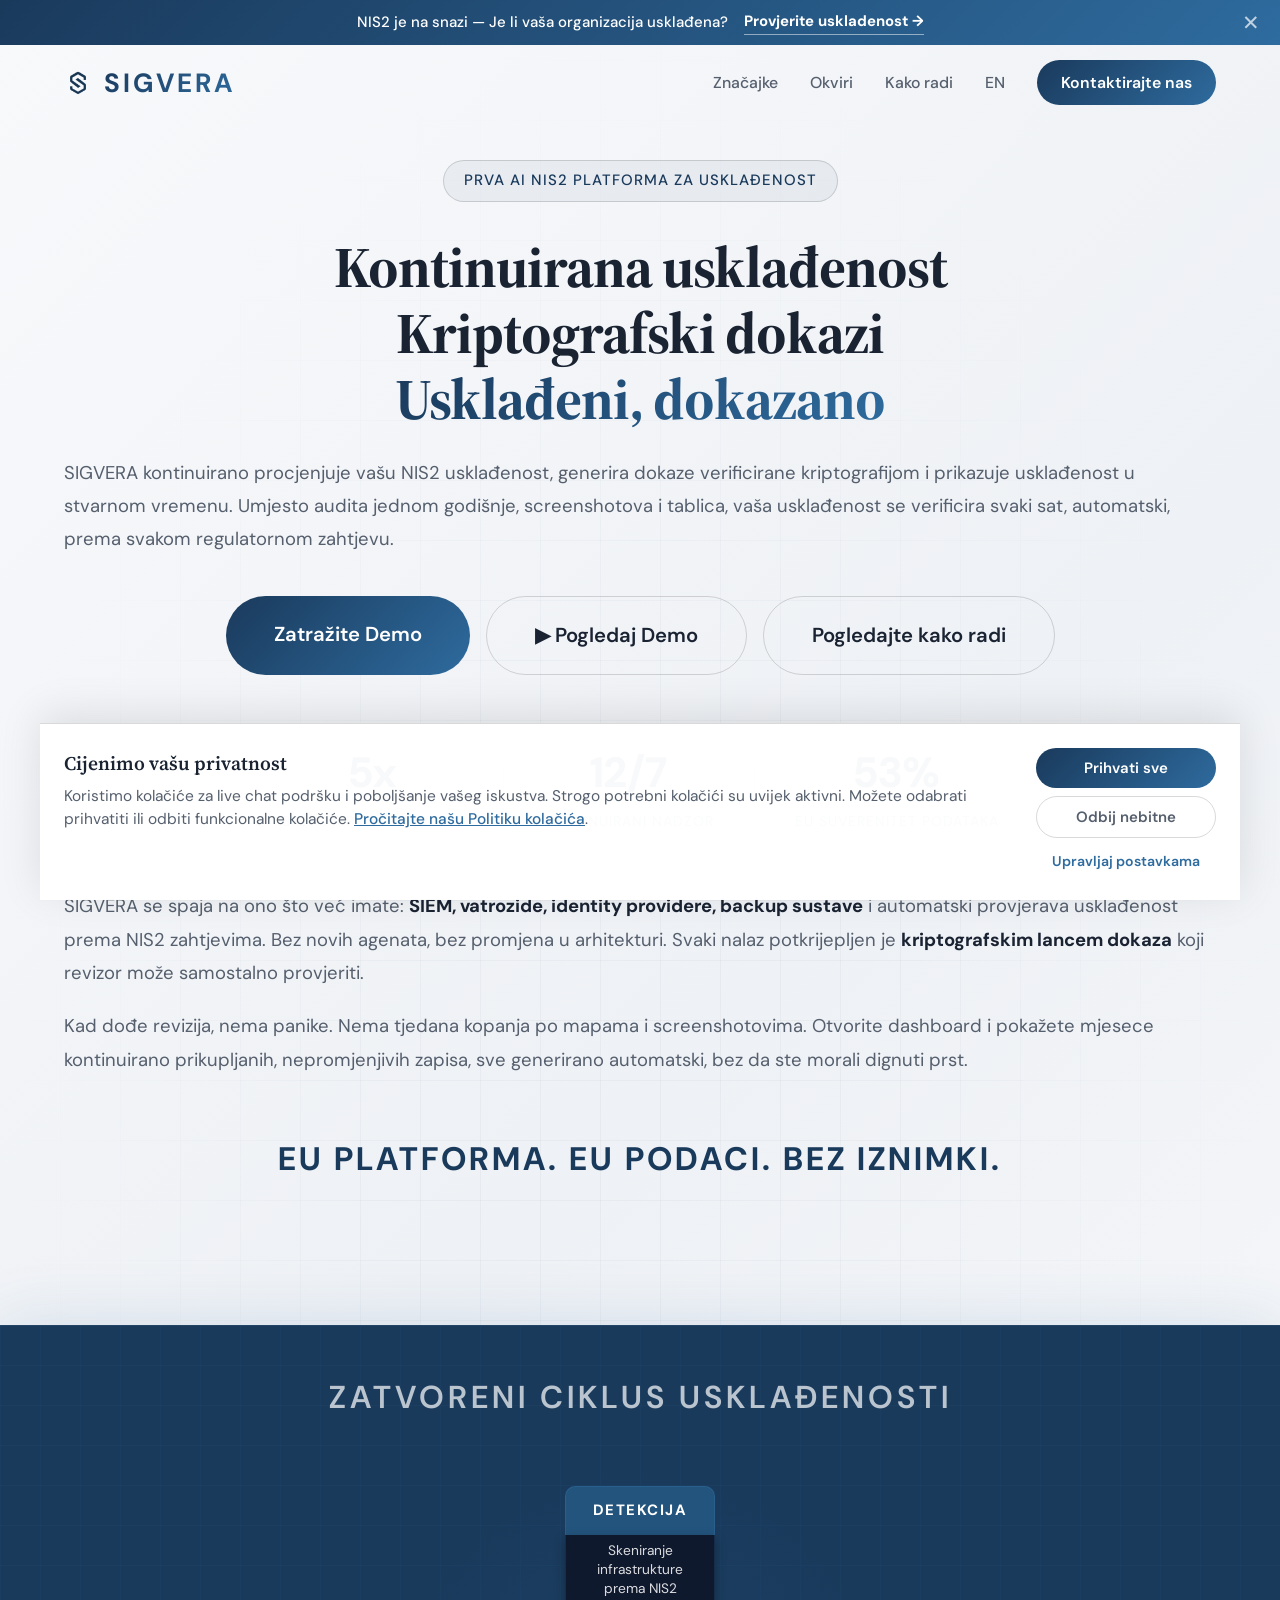
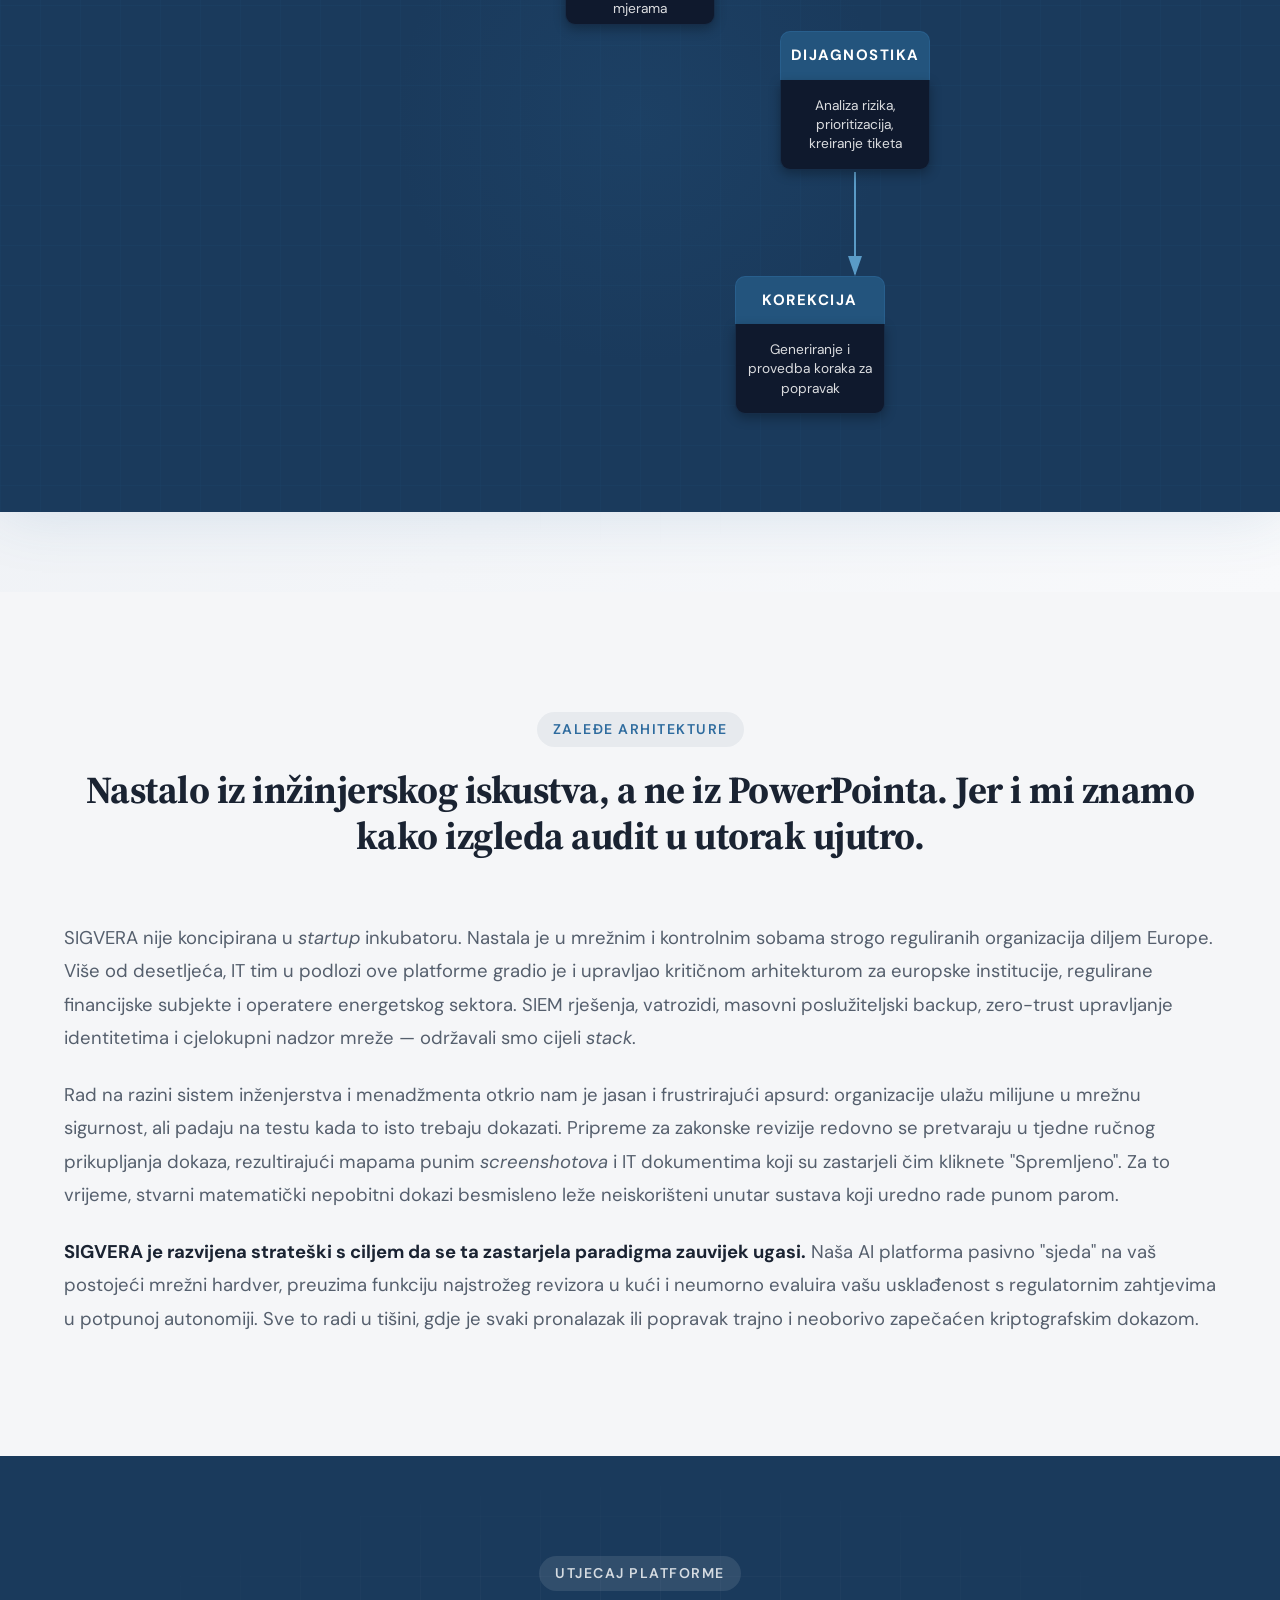
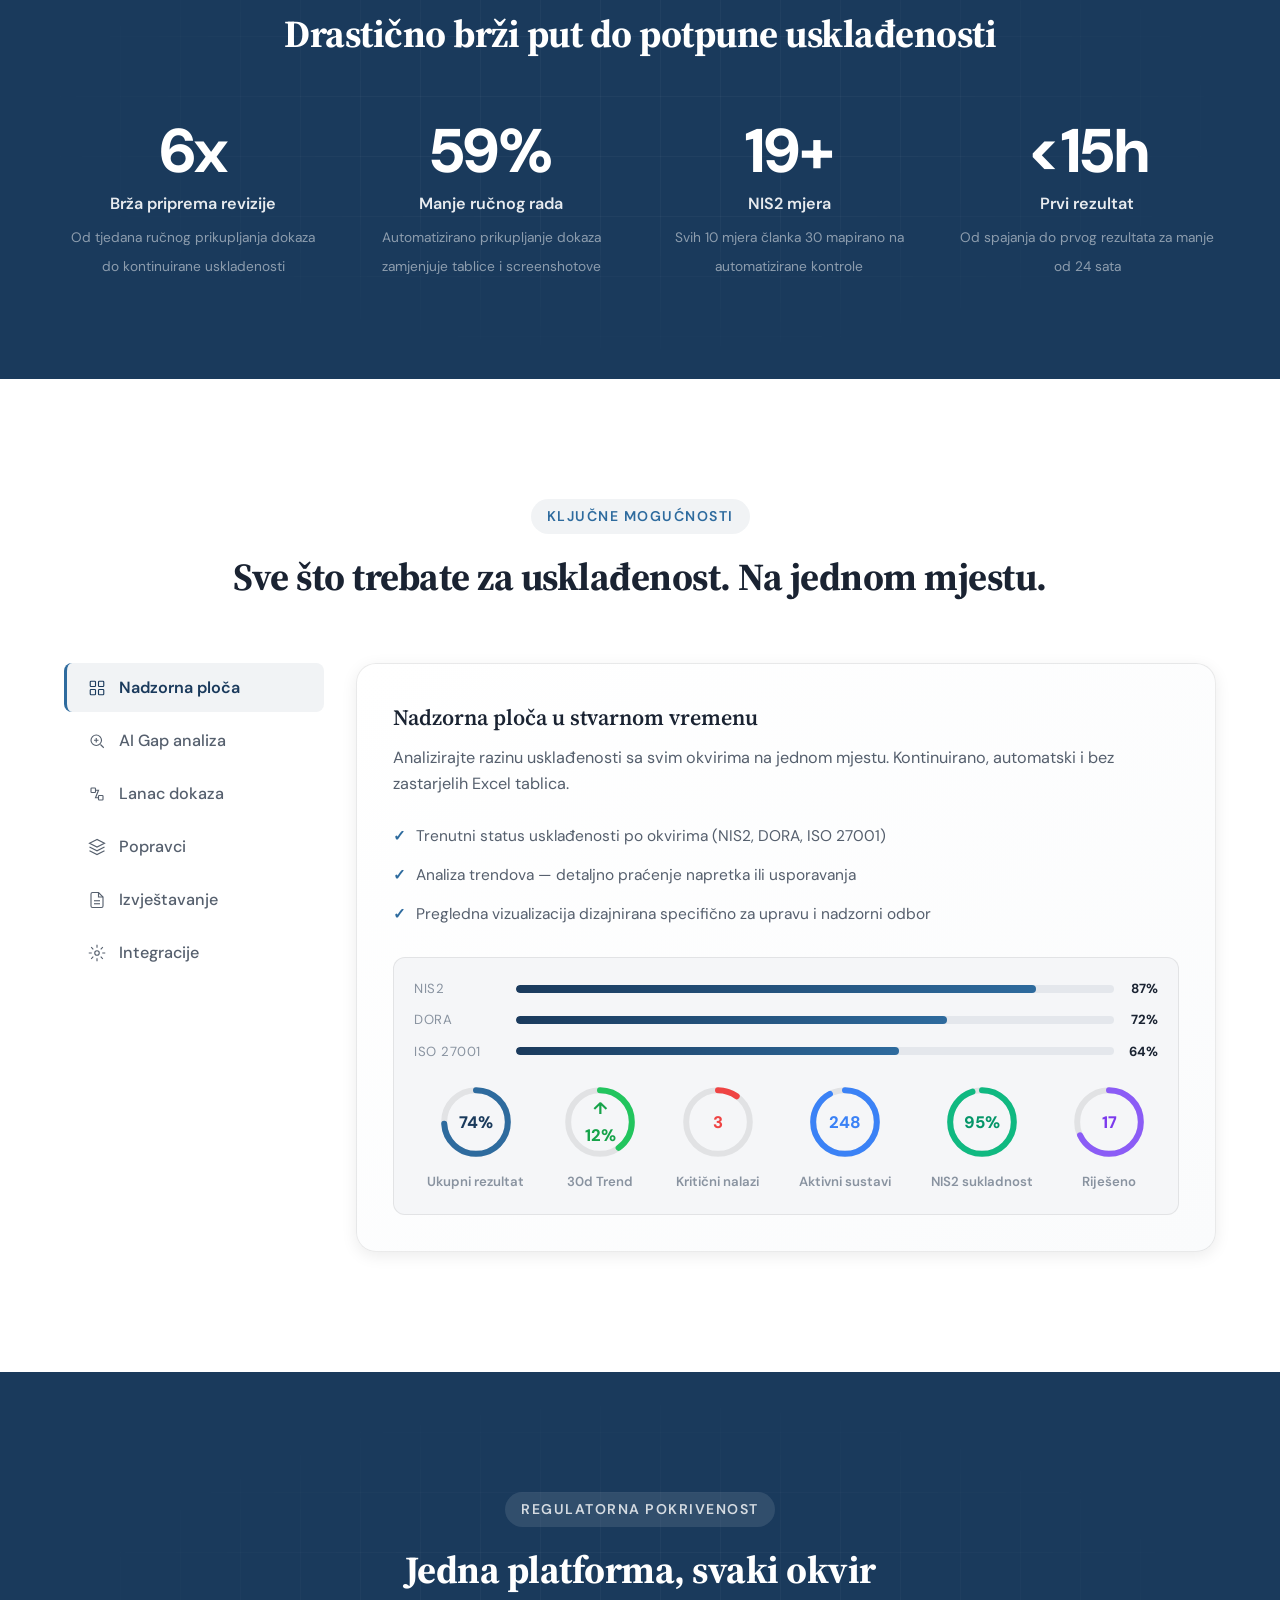
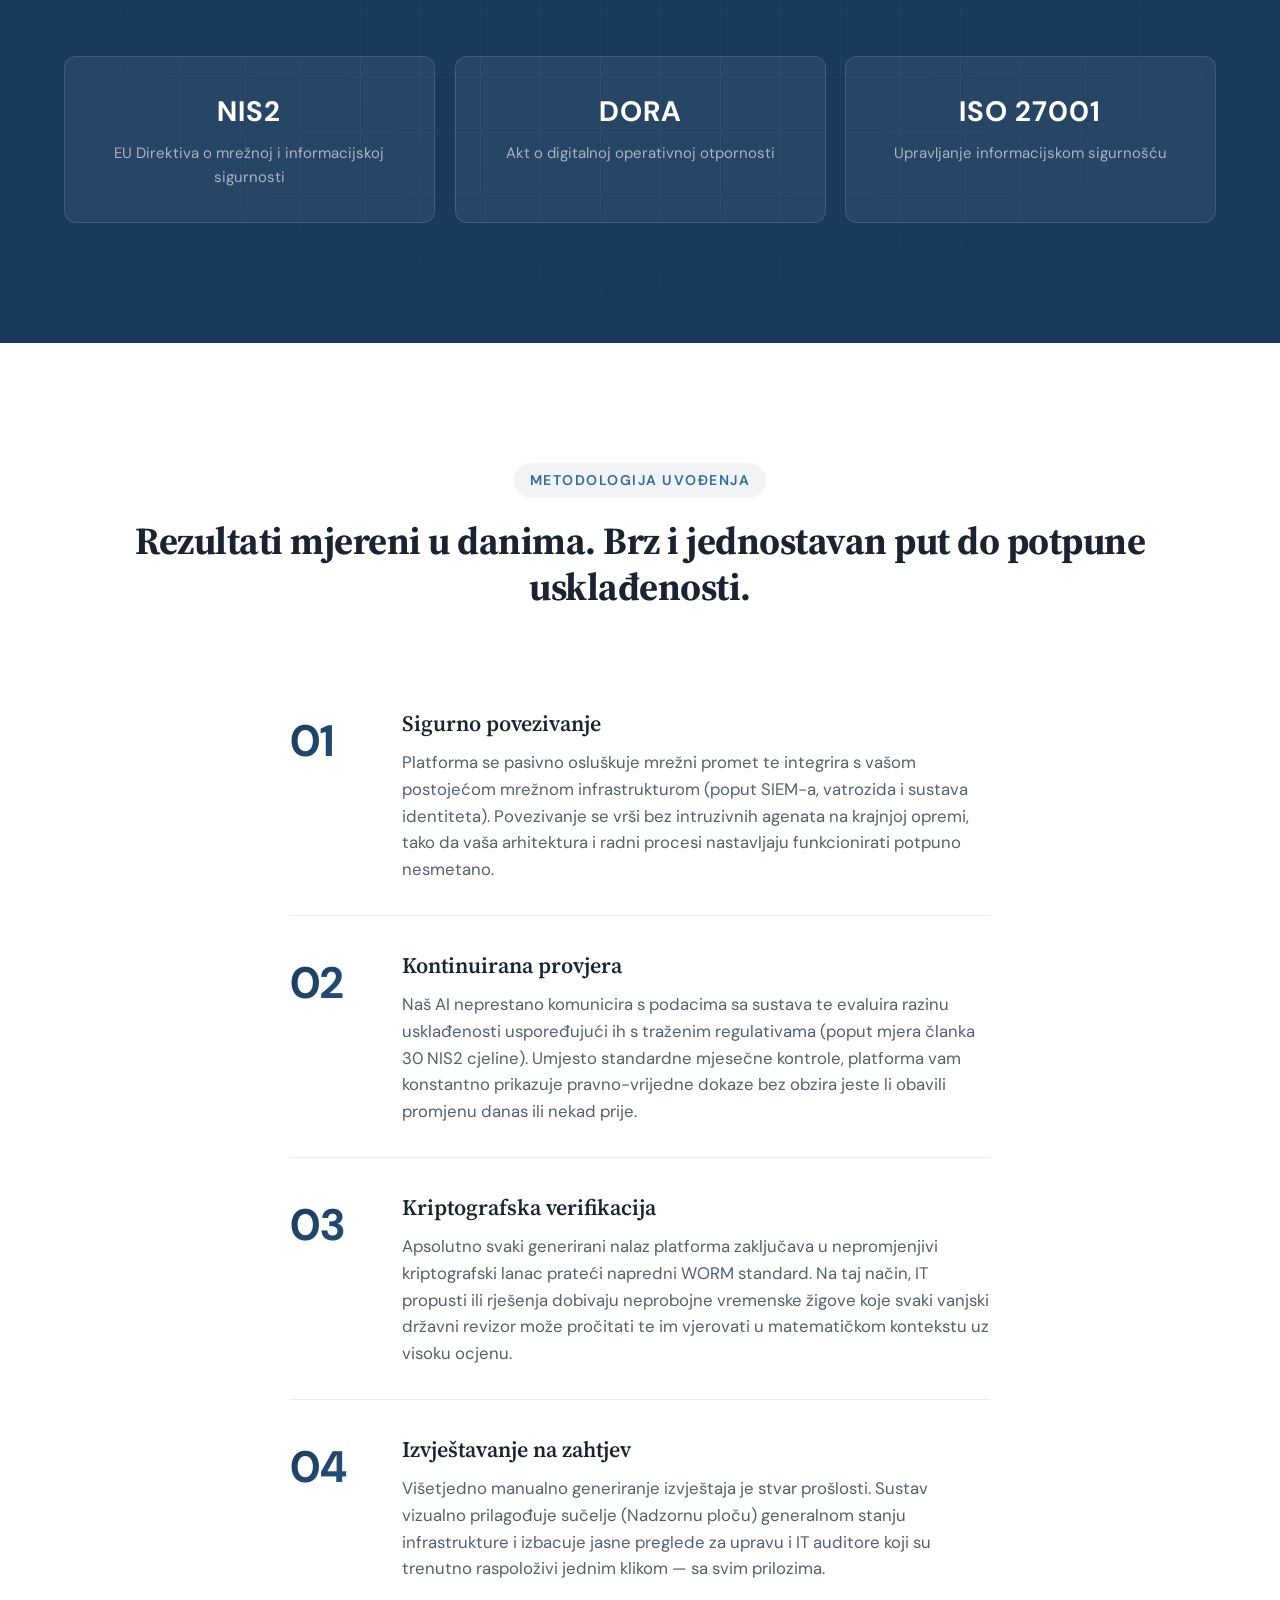
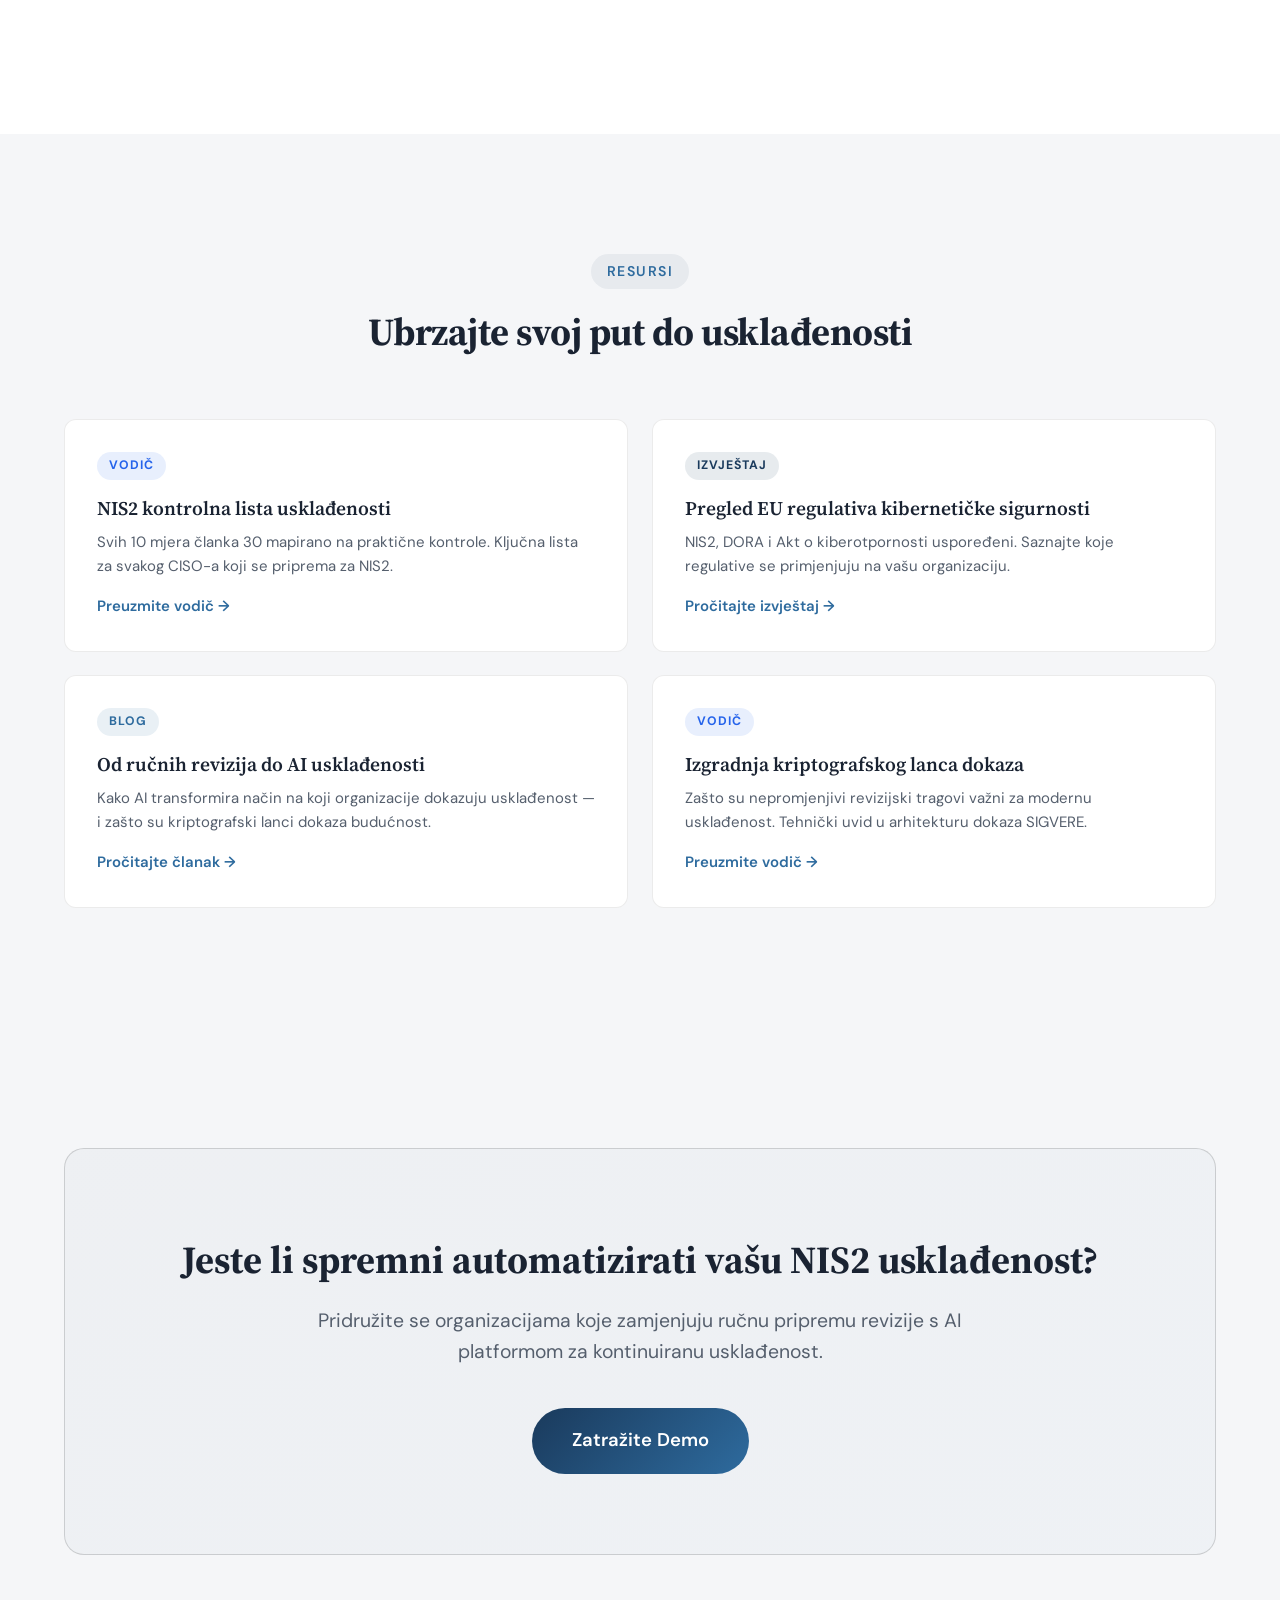
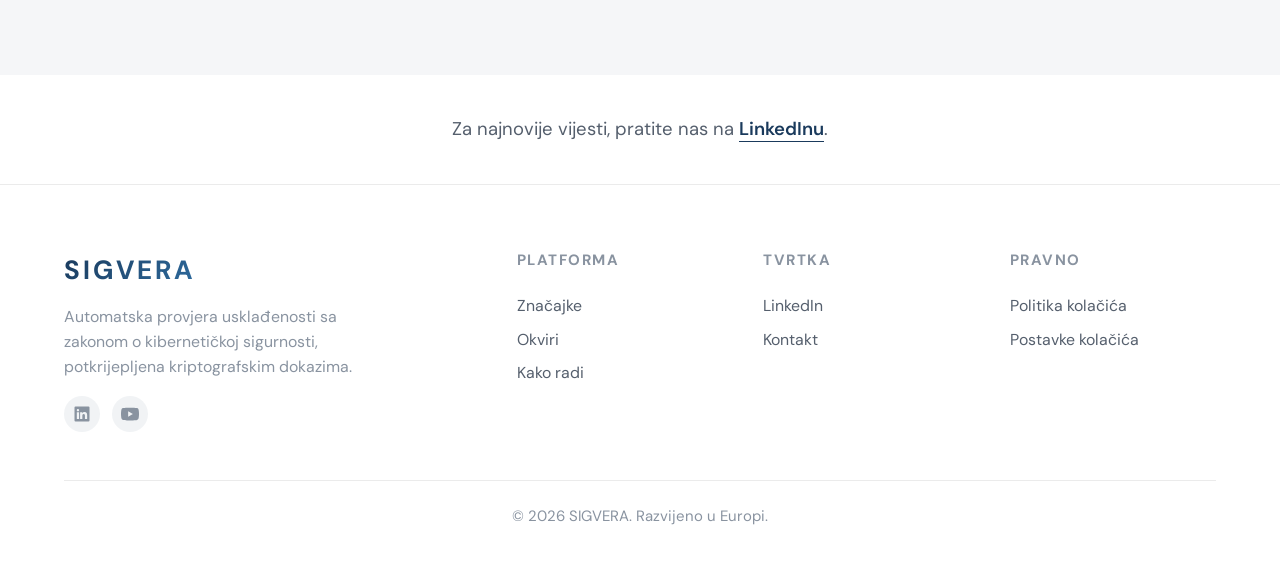
==== hr/index.html @ c68b0dc0 "content: rewrite AI sentence to sound more human" ====
<!DOCTYPE html>
<html lang="hr">
<head>
    <meta charset="UTF-8">
    <meta name="viewport" content="width=device-width, initial-scale=1.0">
    <title>SIGVERA — AI NIS2 Platforma za Usklađenost | Usklađeni. Dokazano.</title>
    <meta name="description" content="SIGVERA automatizira NIS2 usklađenost pomoću AI procjene sigurnosti, kriptografskih dokaza i bodovanja usklađenosti u stvarnom vremenu. Izgrađeno u EU, za EU.">
    <meta name="keywords" content="NIS2 zakon, NIS2 usklađenost, NIS2 platforma, NIS2 automatizacija, NIS2 gap analiza, NIS2 procjena rizika, kibernetička sigurnost, zakon o kibernetičkoj sigurnosti, sigurnosna revizija, kritična infrastruktura, automatizacija usklađenosti, kontinuirano praćenje usklađenosti, kibernetička otpornost, ISO 27001, DORA, NIS2 compliance, cybersecurity automation, AI compliance platform">
    <meta name="robots" content="index, follow">
    <meta name="author" content="SIGVERA">
    <link rel="canonical" href="https://sigvera.eu/hr/">
    <link rel="alternate" hreflang="en" href="https://sigvera.eu/">
    <link rel="alternate" hreflang="hr" href="https://sigvera.eu/hr/">
    <link rel="alternate" hreflang="x-default" href="https://sigvera.eu/">
    <link rel="icon" type="image/png" sizes="192x192" href="/favicon.png">
    <link rel="shortcut icon" href="/favicon.ico">
    <link rel="apple-touch-icon" sizes="192x192" href="/favicon.png">

    <!-- Open Graph -->
    <meta property="og:title" content="SIGVERA — AI NIS2 Platforma za Usklađenost">
    <meta property="og:description" content="Kontinuirana usklađenost. Kriptografski dokazi. Usklađeni. Dokazano.">
    <meta property="og:type" content="website">
    <meta property="og:url" content="https://sigvera.eu/hr/">
    <meta property="og:site_name" content="SIGVERA">
    <meta property="og:locale" content="hr_HR">
    <meta property="og:image" content="https://sigvera.eu/og-image.png?v=2">
    <meta property="og:image:width" content="1200">
    <meta property="og:image:height" content="630">
    <meta property="og:image:type" content="image/png">

    <!-- Twitter Card -->
    <meta name="twitter:card" content="summary_large_image">
    <meta name="twitter:title" content="SIGVERA — AI NIS2 Platforma za Usklađenost">
    <meta name="twitter:description" content="Kontinuirana usklađenost. Kriptografski dokazi. Usklađeni. Dokazano.">
    <meta name="twitter:image" content="https://sigvera.eu/og-image.png?v=2">

    <!-- Structured Data -->
    <script type="application/ld+json">
    {
        "@context": "https://schema.org",
        "@type": "Organization",
        "name": "SIGVERA",
        "url": "https://sigvera.eu",
        "description": "AI NIS2 platforma za usklađenost — kontinuirana procjena sigurnosti s kriptografskim dokazima",
        "sameAs": ["https://www.linkedin.com/company/sigvera"]
    }
    </script>

    <link rel="preconnect" href="https://fonts.googleapis.com">
    <link rel="preconnect" href="https://fonts.gstatic.com" crossorigin>
    <link href="https://fonts.googleapis.com/css2?family=DM+Sans:wght@300;400;500;600;700&family=Source+Serif+4:wght@400;600;700&display=swap" rel="stylesheet">
    <link rel="stylesheet" href="../style.css?v=2">
</head>
<body>
    <!-- Announcement Bar -->
    <div class="announcement-bar" id="announcementBar">
        <span>NIS2 je na snazi — Je li vaša organizacija usklađena?</span>
        <a href="#" onclick="openContactModal(); return false;">Provjerite uskladenost →</a>
        <button class="announcement-bar-close" onclick="dismissAnnouncement()" aria-label="Zatvori">✕</button>
    </div>

    <!-- Navigation -->
    <nav class="nav" id="nav">
        <div class="nav-container">
            <div class="nav-logo">
                <a href="#hero" style="display: flex; align-items: center; text-decoration: none;">
                    <img src="../favicon.png" alt="SIGVERA Icon" style="width: 28px; height: 28px; margin-right: 12px; border-radius: 4px;">
                    <span class="logo-text">SIGVERA</span>
                </a>
            </div>
            <div class="nav-links">
                <a href="#features">Značajke</a>
                <a href="#frameworks">Okviri</a>
                <a href="#how-it-works">Kako radi</a>
                <a href="../" onclick="localStorage.setItem('sigvera_lang','en')">EN</a>
                <a href="#contact" class="nav-cta">Kontaktirajte nas</a>
            </div>
        </div>
    </nav>

    <!-- Hero Section -->
    <section class="hero" id="hero">
        <div class="hero-bg-grid"></div>
        <div class="hero-content">
            <div class="hero-badge">Prva AI NIS2 Platforma za Usklađenost</div>
            <h1>
                <span class="title-line title-line-1">Kontinuirana usklađenost</span><br>
                <span class="title-line title-line-2">Kriptografski dokazi</span><br>
                <span class="title-line title-line-3 hero-highlight">Usklađeni, dokazano</span>
            </h1>
            <div class="hero-description">
                <p>SIGVERA kontinuirano procjenjuje vašu NIS2 usklađenost, generira dokaze verificirane kriptografijom i prikazuje usklađenost u stvarnom vremenu. Umjesto audita jednom godišnje, screenshotova i tablica, vaša usklađenost se verificira svaki sat, automatski, prema svakom regulatornom zahtjevu.</p>
            </div>
            <div class="hero-cta-group">
                <a href="#" class="btn btn-primary" onclick="openContactModal(); return false;">Zatražite Demo</a>
                <a href="#" class="btn btn-secondary" onclick="openDemoModal(); return false;">▶ Pogledaj Demo</a>
                <a href="#how-it-works" class="btn btn-secondary">Pogledajte kako radi</a>
            </div>
            <div class="hero-stats">
                <div class="stat">
                    <span class="stat-number" data-target="10" data-suffix="x">0x</span>
                    <span class="stat-label">Brža priprema revizije</span>
                </div>
                <div class="stat-divider"></div>
                <div class="stat">
                    <span class="stat-number" data-target="24" data-suffix="/7">0/7</span>
                    <span class="stat-label">Kontinuirani nadzor</span>
                </div>
                <div class="stat-divider"></div>
                <div class="stat">
                    <span class="stat-number" data-target="100" data-suffix="%">0%</span>
                    <span class="stat-label">EU suverenitet podataka</span>
                </div>
            </div>
            <div class="hero-description" style="margin-top: 56px; margin-bottom: 0;">
                <p>SIGVERA se spaja na ono što već imate: <strong>SIEM, vatrozide, identity providere, backup sustave</strong> i automatski provjerava usklađenost prema NIS2 zahtjevima. Bez novih agenata, bez promjena u arhitekturi. Svaki nalaz potkrijepljen je <strong>kriptografskim lancem dokaza</strong> koji revizor može samostalno provjeriti.</p>
                <p>Kad dođe revizija, nema panike. Nema tjedana kopanja po mapama i screenshotovima. Otvorite dashboard i pokažete mjesece kontinuirano prikupljanih, nepromjenjivih zapisa, sve generirano automatski, bez da ste morali dignuti prst.</p>
            </div>
            <div class="hero-eu-banner">
                <span><strong>EU platforma. EU podaci. Bez iznimki.</strong></span>
            </div>
            <div class="hero-diagram scroll-section">
                <h2 class="diagram-title scroll-animate delay-1">Zatvoreni ciklus usklađenosti</h2>
                <div class="loop-container" id="loopContainer">
                    <svg class="loop-arrows" id="loopArrows" viewBox="0 0 600 600"></svg>
                    <div class="loop-phase phase-detect" data-phase="0">
                        <div class="phase-title">DETEKCIJA</div>
                        <div class="phase-desc">Skeniranje infrastrukture prema NIS2 mjerama</div>
                    </div>
                    <div class="loop-phase phase-diagnose" data-phase="1">
                        <div class="phase-title">DIJAGNOSTIKA</div>
                        <div class="phase-desc">Analiza rizika, prioritizacija, kreiranje tiketa</div>
                    </div>
                    <div class="loop-phase phase-remediate" data-phase="2">
                        <div class="phase-title">KOREKCIJA</div>
                        <div class="phase-desc">Generiranje i provedba koraka za popravak</div>
                    </div>
                    <div class="loop-phase phase-verify" data-phase="3">
                        <div class="phase-title">VERIFIKACIJA</div>
                        <div class="phase-desc">Provjera jesu li popravci stvarno primijenjeni</div>
                    </div>
                    <div class="loop-phase phase-certify" data-phase="4">
                        <div class="phase-title">CERTIFIKACIJA</div>
                        <div class="phase-desc">Svaki nalaz potpisan i nepromjenjiv</div>
                    </div>
                    <div class="loop-center">SIGVERA</div>
                </div>
            </div>
        </div>
    </section>

    <!-- Origin Story Section -->
    <section class="origin scroll-section" id="origin">
        <div class="container">
            <div class="section-header scroll-animate delay-1">
                <span class="section-tag">Zaleđe arhitekture</span>
                <h2>Nastalo iz inžinjerskog iskustva, a ne iz PowerPointa. Jer i mi znamo kako izgleda audit u utorak ujutro.</h2>
            </div>
            <div class="origin-content">
                <p class="scroll-animate delay-2">SIGVERA nije koncipirana u <em>startup</em> inkubatoru. Nastala je u mrežnim i kontrolnim sobama strogo reguliranih organizacija diljem Europe. Više od desetljeća, IT tim u podlozi ove platforme gradio je i upravljao kritičnom arhitekturom za europske institucije, regulirane financijske subjekte i operatere energetskog sektora. SIEM rješenja, vatrozidi, masovni poslužiteljski backup, zero-trust upravljanje identitetima i cjelokupni nadzor mreže — održavali smo cijeli <em>stack</em>.</p>
                <p class="scroll-animate delay-3">Rad na razini sistem inženjerstva i menadžmenta otkrio nam je jasan i frustrirajući apsurd: organizacije ulažu milijune u mrežnu sigurnost, ali padaju na testu kada to isto trebaju dokazati. Pripreme za zakonske revizije redovno se pretvaraju u tjedne ručnog prikupljanja dokaza, rezultirajući mapama punim <em>screenshotova</em> i IT dokumentima koji su zastarjeli čim kliknete "Spremljeno". Za to vrijeme, stvarni matematički nepobitni dokazi besmisleno leže neiskorišteni unutar sustava koji uredno rade punom parom.</p>
                <p class="scroll-animate delay-4"><strong>SIGVERA je razvijena strateški s ciljem da se ta zastarjela paradigma zauvijek ugasi.</strong> Naša AI platforma pasivno "sjeda" na vaš postojeći mrežni hardver, preuzima funkciju najstrožeg revizora u kući i neumorno evaluira vašu usklađenost s regulatornim zahtjevima u potpunoj autonomiji. Sve to radi u tišini, gdje je svaki pronalazak ili popravak trajno i neoborivo zapečaćen kriptografskim dokazom.</p>
            </div>
        </div>
    </section>

    <!-- Impact Stats -->
    <section class="impact-stats scroll-section">
        <div class="container">
            <div class="section-header scroll-animate delay-1">
                <span class="section-tag">Utjecaj platforme</span>
                <h2>Drastično brži put do potpune usklađenosti</h2>
            </div>
            <div class="impact-stats-grid">
                <div class="impact-stat scroll-animate delay-2"><span class="impact-stat-number stat-counter" data-target="10" data-suffix="x">0x</span><span class="impact-stat-label">Brža priprema revizije</span><span class="impact-stat-desc">Od tjedana ručnog prikupljanja dokaza do kontinuirane uskladenosti</span></div>
                <div class="impact-stat scroll-animate delay-3"><span class="impact-stat-number stat-counter" data-target="90" data-suffix="%">0%</span><span class="impact-stat-label">Manje ručnog rada</span><span class="impact-stat-desc">Automatizirano prikupljanje dokaza zamjenjuje tablice i screenshotove</span></div>
                <div class="impact-stat scroll-animate delay-4"><span class="impact-stat-number stat-counter" data-target="30" data-suffix="+">0+</span><span class="impact-stat-label">NIS2 mjera</span><span class="impact-stat-desc">Svih 10 mjera članka 30 mapirano na automatizirane kontrole</span></div>
                <div class="impact-stat scroll-animate delay-5"><span class="impact-stat-number stat-counter" data-target="24" data-prefix="&lt;" data-suffix="h">&lt;0h</span><span class="impact-stat-label">Prvi rezultat</span><span class="impact-stat-desc">Od spajanja do prvog rezultata za manje od 24 sata</span></div>
            </div>
        </div>
    </section>

    <!-- Features Section (Tabbed) -->
    <section class="features scroll-section" id="features">
        <div class="container">
            <div class="section-header scroll-animate delay-1">
                <span class="section-tag">Ključne mogućnosti</span>
                <h2>Sve što trebate za usklađenost. Na jednom mjestu.</h2>
            </div>
            <div class="feature-tabs-container scroll-animate delay-2">
                <div class="tab-nav">
                    <button class="tab-btn active" data-tab="tabDashboard"><span class="tab-btn-icon"><svg viewBox="0 0 24 24" fill="none" stroke="currentColor" stroke-width="1.5"><rect x="3" y="3" width="7" height="7" rx="1"/><rect x="14" y="3" width="7" height="7" rx="1"/><rect x="3" y="14" width="7" height="7" rx="1"/><rect x="14" y="14" width="7" height="7" rx="1"/></svg></span> Nadzorna ploča</button>
                    <button class="tab-btn" data-tab="tabAnalysis"><span class="tab-btn-icon"><svg viewBox="0 0 24 24" fill="none" stroke="currentColor" stroke-width="1.5"><circle cx="11" cy="11" r="7"/><path d="M21 21l-4.35-4.35"/><path d="M8 11h6M11 8v6"/></svg></span> AI Gap analiza</button>
                    <button class="tab-btn" data-tab="tabEvidence"><span class="tab-btn-icon"><svg viewBox="0 0 24 24" fill="none" stroke="currentColor" stroke-width="1.5"><rect x="4" y="4" width="6" height="6" rx="1"/><rect x="14" y="14" width="6" height="6" rx="1"/><path d="M10 7h4l-4 10h4"/></svg></span> Lanac dokaza</button>
                    <button class="tab-btn" data-tab="tabRemediation"><span class="tab-btn-icon"><svg viewBox="0 0 24 24" fill="none" stroke="currentColor" stroke-width="1.5"><path d="M12 2L2 7l10 5 10-5-10-5z"/><path d="M2 17l10 5 10-5"/><path d="M2 12l10 5 10-5"/></svg></span> Popravci</button>
                    <button class="tab-btn" data-tab="tabReporting"><span class="tab-btn-icon"><svg viewBox="0 0 24 24" fill="none" stroke="currentColor" stroke-width="1.5"><path d="M14 2H6a2 2 0 00-2 2v16a2 2 0 002 2h12a2 2 0 002-2V8z"/><polyline points="14 2 14 8 20 8"/><line x1="16" y1="13" x2="8" y2="13"/><line x1="16" y1="17" x2="8" y2="17"/></svg></span> Izvještavanje</button>
                    <button class="tab-btn" data-tab="tabIntegration"><span class="tab-btn-icon"><svg viewBox="0 0 24 24" fill="none" stroke="currentColor" stroke-width="1.5"><circle cx="12" cy="12" r="3"/><path d="M12 1v4M12 19v4M4.22 4.22l2.83 2.83M16.95 16.95l2.83 2.83M1 12h4M19 12h4M4.22 19.78l2.83-2.83M16.95 7.05l2.83-2.83"/></svg></span> Integracije</button>
                </div>
                <div class="tab-panels">
                    <div class="tab-panel active" id="tabDashboard">
                        <h3>Nadzorna ploča u stvarnom vremenu</h3>
                        <p>Analizirajte razinu usklađenosti sa svim okvirima na jednom mjestu. Kontinuirano, automatski i bez zastarjelih Excel tablica.</p>
                        <ul class="tab-highlights">
                            <li>Trenutni status usklađenosti po okvirima (NIS2, DORA, ISO 27001)</li>
                            <li>Analiza trendova — detaljno praćenje napretka ili usporavanja</li>
                            <li>Pregledna vizualizacija dizajnirana specifično za upravu i nadzorni odbor</li>
                        </ul>
                        <div class="tab-visual">
                            <div class="mockup-bar"><span class="mockup-bar-label">NIS2</span><div class="mockup-bar-track"><div class="mockup-bar-fill" style="width:87%"></div></div><span class="mockup-bar-value">87%</span></div>
                            <div class="mockup-bar"><span class="mockup-bar-label">DORA</span><div class="mockup-bar-track"><div class="mockup-bar-fill" style="width:72%"></div></div><span class="mockup-bar-value">72%</span></div>
                            <div class="mockup-bar"><span class="mockup-bar-label">ISO 27001</span><div class="mockup-bar-track"><div class="mockup-bar-fill" style="width:64%"></div></div><span class="mockup-bar-value">64%</span></div>
                            <div style="display:flex;justify-content:center;margin-top:24px;gap:40px;flex-wrap:wrap">
                                <div style="text-align:center">
                                    <div class="mockup-gauge">
                                        <svg viewBox="0 0 36 36"><path class="gauge-bg" d="M18 2.0845 a 15.9155 15.9155 0 0 1 0 31.831 a 15.9155 15.9155 0 0 1 0 -31.831" /><path class="gauge-path" style="stroke: var(--accent-steel); --target: 74;" d="M18 2.0845 a 15.9155 15.9155 0 0 1 0 31.831 a 15.9155 15.9155 0 0 1 0 -31.831" /></svg>
                                        <div class="gauge-content"><span class="gauge-number" style="color:var(--accent-navy)">74%</span></div>
                                    </div>
                                    <span style="font-size:0.75rem;color:var(--text-muted);font-weight:600">Ukupni rezultat</span>
                                </div>
                                <div style="text-align:center">
                                    <div class="mockup-gauge">
                                        <svg viewBox="0 0 36 36"><path class="gauge-bg" d="M18 2.0845 a 15.9155 15.9155 0 0 1 0 31.831 a 15.9155 15.9155 0 0 1 0 -31.831" /><path class="gauge-path" style="stroke: #22c55e; --target: 40;" d="M18 2.0845 a 15.9155 15.9155 0 0 1 0 31.831 a 15.9155 15.9155 0 0 1 0 -31.831" /></svg>
                                        <div class="gauge-content"><span class="gauge-number" style="color:#16a34a">↑ 12%</span></div>
                                    </div>
                                    <span style="font-size:0.75rem;color:var(--text-muted);font-weight:600">30d Trend</span>
                                </div>
                                <div style="text-align:center">
                                    <div class="mockup-gauge">
                                        <svg viewBox="0 0 36 36"><path class="gauge-bg" d="M18 2.0845 a 15.9155 15.9155 0 0 1 0 31.831 a 15.9155 15.9155 0 0 1 0 -31.831" /><path class="gauge-path" style="stroke: #ef4444; --target: 10;" d="M18 2.0845 a 15.9155 15.9155 0 0 1 0 31.831 a 15.9155 15.9155 0 0 1 0 -31.831" /></svg>
                                        <div class="gauge-content"><span class="gauge-number" style="color:#ef4444">3</span></div>
                                    </div>
                                    <span style="font-size:0.75rem;color:var(--text-muted);font-weight:600">Kritični nalazi</span>
                                </div>
                                <div style="text-align:center">
                                    <div class="mockup-gauge">
                                        <svg viewBox="0 0 36 36"><path class="gauge-bg" d="M18 2.0845 a 15.9155 15.9155 0 0 1 0 31.831 a 15.9155 15.9155 0 0 1 0 -31.831" /><path class="gauge-path" style="stroke: #3b82f6; --target: 92;" d="M18 2.0845 a 15.9155 15.9155 0 0 1 0 31.831 a 15.9155 15.9155 0 0 1 0 -31.831" /></svg>
                                        <div class="gauge-content"><span class="gauge-number" style="color:#3b82f6">248</span></div>
                                    </div>
                                    <span style="font-size:0.75rem;color:var(--text-muted);font-weight:600">Aktivni sustavi</span>
                                </div>
                                <div style="text-align:center">
                                    <div class="mockup-gauge">
                                        <svg viewBox="0 0 36 36"><path class="gauge-bg" d="M18 2.0845 a 15.9155 15.9155 0 0 1 0 31.831 a 15.9155 15.9155 0 0 1 0 -31.831" /><path class="gauge-path" style="stroke: #10b981; --target: 95;" d="M18 2.0845 a 15.9155 15.9155 0 0 1 0 31.831 a 15.9155 15.9155 0 0 1 0 -31.831" /></svg>
                                        <div class="gauge-content"><span class="gauge-number" style="color:#059669">95%</span></div>
                                    </div>
                                    <span style="font-size:0.75rem;color:var(--text-muted);font-weight:600">NIS2 sukladnost</span>
                                </div>
                                <div style="text-align:center">
                                    <div class="mockup-gauge">
                                        <svg viewBox="0 0 36 36"><path class="gauge-bg" d="M18 2.0845 a 15.9155 15.9155 0 0 1 0 31.831 a 15.9155 15.9155 0 0 1 0 -31.831" /><path class="gauge-path" style="stroke: #8b5cf6; --target: 68;" d="M18 2.0845 a 15.9155 15.9155 0 0 1 0 31.831 a 15.9155 15.9155 0 0 1 0 -31.831" /></svg>
                                        <div class="gauge-content"><span class="gauge-number" style="color:#7c3aed">17</span></div>
                                    </div>
                                    <span style="font-size:0.75rem;color:var(--text-muted);font-weight:600">Riješeno</span>
                                </div>
                            </div>
                        </div>
                    </div>
                    <div class="tab-panel" id="tabAnalysis">
                        <h3>Automatska analiza propusta (Gap Analysis)</h3>
                        <p>Naš AI sustav skenira infrastrukturu iz perspektive tehničkog revizora i automatski preslikava svaki nalaz na konkretne zakonske i regulatorne stavke.</p>
                        <ul class="tab-highlights">
                            <li>Automatizirano skeniranje SIEM sustava, vatrozida i upravljanja identitetima</li>
                            <li>Preslikavanje tehničkih nalaza u specifične zakonske zahtjeve (npr. NIS2 Članak 30)</li>
                            <li>Rizici strogo rangirani prema potencijalnom utjecaju na poslovanje</li>
                            <li>Kontinuirana procjena usklađenosti umjesto povremenih i jednokratnih audita</li>
                        </ul>
                        <div class="tab-visual">
                            <div style="display:flex;flex-direction:column;gap:8px">
                                <div style="display:flex;align-items:center;gap:10px;padding:8px 12px;background:#fff;border-radius:6px;border-left:3px solid #ef4444"><span style="font-size:0.7rem;font-weight:700;color:#ef4444;min-width:55px">KRITIČNO</span><span style="font-size:0.8rem;color:var(--text-secondary)">MFA nije aktiviran za admin račune</span><span style="margin-left:auto;font-size:0.7rem;color:var(--text-muted)">Čl. 30(1)(j)</span></div>
                                <div style="display:flex;align-items:center;gap:10px;padding:8px 12px;background:#fff;border-radius:6px;border-left:3px solid #f59e0b"><span style="font-size:0.7rem;font-weight:700;color:#f59e0b;min-width:55px">VISOKO</span><span style="font-size:0.8rem;color:var(--text-secondary)">Nema šifriranja za backup pohranu</span><span style="margin-left:auto;font-size:0.7rem;color:var(--text-muted)">Čl. 30(1)(e)</span></div>
                                <div style="display:flex;align-items:center;gap:10px;padding:8px 12px;background:#fff;border-radius:6px;border-left:3px solid #3b82f6"><span style="font-size:0.7rem;font-weight:700;color:#3b82f6;min-width:55px">SREDNJE</span><span style="font-size:0.8rem;color:var(--text-secondary)">IR plan nije testiran 12 mjeseci</span><span style="margin-left:auto;font-size:0.7rem;color:var(--text-muted)">Čl. 30(1)(b)</span></div>
                                <div style="display:flex;align-items:center;gap:10px;padding:8px 12px;background:#fff;border-radius:6px;border-left:3px solid #22c55e"><span style="font-size:0.7rem;font-weight:700;color:#22c55e;min-width:55px">PROŠLO</span><span style="font-size:0.8rem;color:var(--text-secondary)">Mrežna segmentacija ispravno konfigurirana</span><span style="margin-left:auto;font-size:0.7rem;color:var(--text-muted)">Čl. 30(1)(d)</span></div>
                            </div>
                        </div>
                    </div>
                    <div class="tab-panel" id="tabEvidence">
                        <h3>Kriptografski lanac dokaza</h3>
                        <p>Svako skeniranje infrastrukture stvara nepromjenjiv i digitalno potpisan trag dokaza koji prolazi i najstrože neovisne revizije bez ikakve rasprave.</p>
                        <ul class="tab-highlights">
                            <li>Matematički SHA-256 niz koji kontinuirano ulančano povezuje sve mjere</li>
                            <li>Precizne vremenske oznake (timestamps) potpuno otporne na naknadne manipulacije</li>
                            <li>Potpuni i neizbrisivi revizijski trag svih skeniranih operacija</li>
                            <li>IT revizori verificiraju objektivnu matematiku, a ne vaše Excel izvještaje</li>
                        </ul>
                        <div class="tab-visual">
                            <div style="display:flex;flex-direction:column;gap:2px;align-items:center">
                                <div style="background:#fff;border:1px solid var(--border);border-radius:8px;padding:10px 16px;width:100%;max-width:380px;text-align:center"><div style="font-size:0.7rem;color:var(--text-muted);margin-bottom:2px">Blok #1847 · 2026-03-19 14:32:01 UTC</div><code style="font-size:0.7rem;color:var(--accent-navy)">sha256:a3f8c1...7e92b4</code><div style="font-size:0.72rem;color:var(--text-secondary);margin-top:4px">✓ Politika pristupa verificirana</div></div>
                                <div style="color:var(--accent-steel);font-size:1.2rem">↓</div>
                                <div style="background:#fff;border:1px solid var(--border);border-radius:8px;padding:10px 16px;width:100%;max-width:380px;text-align:center"><div style="font-size:0.7rem;color:var(--text-muted);margin-bottom:2px">Blok #1848 · 2026-03-19 14:32:18 UTC</div><code style="font-size:0.7rem;color:var(--accent-navy)">sha256:b7d4e2...1f83a6</code><div style="font-size:0.72rem;color:var(--text-secondary);margin-top:4px">✓ Provjera pravila vatrozida</div></div>
                                <div style="color:var(--accent-steel);font-size:1.2rem">↓</div>
                                <div style="background:#fff;border:1px solid var(--border);border-radius:8px;padding:10px 16px;width:100%;max-width:380px;text-align:center"><div style="font-size:0.7rem;color:var(--text-muted);margin-bottom:2px">Blok #1849 · 2026-03-19 14:32:35 UTC</div><code style="font-size:0.7rem;color:var(--accent-navy)">sha256:c9e5f3...4a27d8</code><div style="font-size:0.72rem;color:var(--text-secondary);margin-top:4px">✓ MFA provedba validirana</div></div>
                            </div>
                        </div>
                    </div>
                    <div class="tab-panel" id="tabRemediation">
                        <h3>Pametno otklanjanje i sanacija</h3>
                        <p>Locirajte IT propuste i odmah ih eliminirajte. Platforma izbacuje iskoristive smjernice i specifične inženjerske korake prilagođene strukturi vaše postojeće opreme.</p>
                        <ul class="tab-highlights">
                            <li>Automatski generirani sanacijski planovi za brže zatvaranje tehničkih propusta</li>
                            <li>Preporuke svrstane prema razini opasnosti i ukupnom poslovnom utjecaju</li>
                            <li>Jasno praćenje izvršenih promjena s generiranim rješenjima u ticketing sustavu</li>
                        </ul>
                        <div class="tab-visual">
                            <div style="display:flex;flex-direction:column;gap:8px">
                                <div style="display:flex;align-items:center;gap:10px;padding:10px 14px;background:#fff;border-radius:6px;border:1px solid var(--border)"><span style="width:20px;height:20px;border-radius:50%;background:#22c55e;display:flex;align-items:center;justify-content:center;color:#fff;font-size:0.7rem;flex-shrink:0">✓</span><span style="font-size:0.82rem;color:var(--text-secondary);text-decoration:line-through">Aktiviraj MFA za sve admin račune</span><span style="margin-left:auto;font-size:0.65rem;background:rgba(34,197,94,0.1);color:#16a34a;padding:2px 8px;border-radius:50px;font-weight:600">Gotovo</span></div>
                                <div style="display:flex;align-items:center;gap:10px;padding:10px 14px;background:#fff;border-radius:6px;border:1px solid var(--border)"><span style="width:20px;height:20px;border-radius:50%;background:#3b82f6;display:flex;align-items:center;justify-content:center;color:#fff;font-size:0.65rem;flex-shrink:0">…</span><span style="font-size:0.82rem;color:var(--text-secondary)">Konfiguriraj šifriranje za backupe</span><span style="margin-left:auto;font-size:0.65rem;background:rgba(59,130,246,0.1);color:#3b82f6;padding:2px 8px;border-radius:50px;font-weight:600">U tijeku</span></div>
                                <div style="display:flex;align-items:center;gap:10px;padding:10px 14px;background:#fff;border-radius:6px;border:1px solid var(--border)"><span style="width:20px;height:20px;border-radius:50%;background:var(--border);display:flex;align-items:center;justify-content:center;flex-shrink:0"></span><span style="font-size:0.82rem;color:var(--text-secondary)">Zakaži godišnje testiranje IR plana</span><span style="margin-left:auto;font-size:0.65rem;background:rgba(107,114,128,0.1);color:#6b7280;padding:2px 8px;border-radius:50px;font-weight:600">Na čekanju</span></div>
                            </div>
                        </div>
                    </div>
                    <div class="tab-panel" id="tabReporting">
                        <h3>Automatizirano izvještavanje na zahtjev</h3>
                        <p>Generirajte elegantne izvršne sažetke za upravu ili tehnički brutalno precizne izvještaje od desetaka stranica. Sve u par sekundi uz kriptografski čiste dokaze.</p>
                        <ul class="tab-highlights">
                            <li>Kompaktni probavljivi izvještaji fokusirani na C-level upravu i nadzorni odbor</li>
                            <li>Ispis sirovih tehničkih opservacija s dokazima idealan za inženjere i vanjsku reviziju</li>
                            <li>Višetjedna nadzorna ploča praćenja rasta usklađenosti unutar tvrtke</li>
                            <li>Direktan API ili ručni izvoz izvornih dokaza u .pdf format ili .csv tablice</li>
                        </ul>
                        <div class="tab-visual">
                            <div style="display:flex;gap:12px">
                                <div style="flex:1;background:#fff;border:1px solid var(--border);border-radius:8px;padding:14px;text-align:center"><svg viewBox="0 0 24 24" fill="none" stroke="var(--accent-steel)" stroke-width="1.5" style="width:28px;height:28px;margin:0 auto 8px;display:block"><path d="M14 2H6a2 2 0 00-2 2v16a2 2 0 002 2h12a2 2 0 002-2V8z"/><polyline points="14 2 14 8 20 8"/></svg><div style="font-size:0.78rem;font-weight:600;color:var(--accent-navy)">Sažetak za upravu</div><div style="font-size:0.65rem;color:var(--text-muted);margin-top:2px">PDF · 12 stranica</div></div>
                                <div style="flex:1;background:#fff;border:1px solid var(--border);border-radius:8px;padding:14px;text-align:center"><svg viewBox="0 0 24 24" fill="none" stroke="var(--accent-steel)" stroke-width="1.5" style="width:28px;height:28px;margin:0 auto 8px;display:block"><rect x="3" y="3" width="18" height="18" rx="2"/><path d="M3 9h18M9 21V9"/></svg><div style="font-size:0.78rem;font-weight:600;color:var(--accent-navy)">Tehnički izvještaj</div><div style="font-size:0.65rem;color:var(--text-muted);margin-top:2px">PDF · 48 stranica</div></div>
                                <div style="flex:1;background:#fff;border:1px solid var(--border);border-radius:8px;padding:14px;text-align:center"><svg viewBox="0 0 24 24" fill="none" stroke="var(--accent-steel)" stroke-width="1.5" style="width:28px;height:28px;margin:0 auto 8px;display:block"><polyline points="22 12 18 12 15 21 9 3 6 12 2 12"/></svg><div style="font-size:0.78rem;font-weight:600;color:var(--accent-navy)">Trend nadzorna ploča</div><div style="font-size:0.65rem;color:var(--text-muted);margin-top:2px">Uživo · Interaktivno</div></div>
                            </div>
                        </div>
                    </div>
                    <div class="tab-panel" id="tabIntegration">
                        <h3>Potpuno platformski agnostično</h3>
                        <p>Platforma se povezuje izravno s alatima i mrežnom opremom koju već koristite. Integracija je u potpunosti pasivna bez instalacije softverskih agenata i bez ometanja postojećih operativnih procesa.</p>
                        <ul class="tab-highlights">
                            <li>Centralni SIEM i log nadzor: Wazuh, Microsoft Sentinel i Splunk</li>
                            <li>Mrežna oprema i vatrozidi: Cisco platforme (FTD/ASA), Fortinet i Palo Alto Networks</li>
                            <li>Upravljanje identitetima i korisničkim rolama: lokalni On-premise LDAP repozitoriji sve do moderne AAD Okta sinkronizacije</li>
                            <li>Sustavi upravljanja zahtjevima (ITSM tickets): automatizacija s alatima poput ServiceNow, Jira Service Management te Freshservice-a</li>
                            <li>Sustav pokreće isključivo europska Mistral umjetna inteligencija čime jamčimo potpunu privatnost i sigurnost vaših podataka</li>
                        </ul>
                        <div class="tab-visual">
                            <div style="display:grid;grid-template-columns:repeat(3,1fr);gap:8px">
                                <div style="background:#fff;border:1px solid var(--border);border-radius:6px;padding:10px;text-align:center;font-size:0.78rem;font-weight:600;color:var(--accent-navy)">Wazuh</div>
                                <div style="background:#fff;border:1px solid var(--border);border-radius:6px;padding:10px;text-align:center;font-size:0.78rem;font-weight:600;color:var(--accent-navy)">Cisco FTD</div>
                                <div style="background:#fff;border:1px solid var(--border);border-radius:6px;padding:10px;text-align:center;font-size:0.78rem;font-weight:600;color:var(--accent-navy)">Fortinet</div>
                                <div style="background:#fff;border:1px solid var(--border);border-radius:6px;padding:10px;text-align:center;font-size:0.78rem;font-weight:600;color:var(--accent-navy)">Azure AD</div>
                                <div style="background:#fff;border:1px solid var(--border);border-radius:6px;padding:10px;text-align:center;font-size:0.78rem;font-weight:600;color:var(--accent-navy)">Splunk</div>
                                <div style="background:#fff;border:1px solid var(--border);border-radius:6px;padding:10px;text-align:center;font-size:0.78rem;font-weight:600;color:var(--accent-navy)">ServiceNow</div>
                                <div style="background:#fff;border:1px solid var(--border);border-radius:6px;padding:10px;text-align:center;font-size:0.78rem;font-weight:600;color:var(--accent-navy)">Okta</div>
                                <div style="background:#fff;border:1px solid var(--border);border-radius:6px;padding:10px;text-align:center;font-size:0.78rem;font-weight:600;color:var(--accent-navy)">Palo Alto</div>
                                <div style="background:#fff;border:1px solid var(--border);border-radius:6px;padding:10px;text-align:center;font-size:0.78rem;font-weight:600;color:var(--accent-navy)">Sentinel</div>
                            </div>
                        </div>
                    </div>
                </div>
            </div>
        </div>
    </section>

    <!-- Frameworks Section -->
    <section class="frameworks scroll-section" id="frameworks">
        <div class="container">
            <div class="section-header scroll-animate delay-1">
                <span class="section-tag">Regulatorna pokrivenost</span>
                <h2>Jedna platforma, svaki okvir</h2>
            </div>
            <div class="frameworks-grid">
                <div class="framework-card scroll-animate delay-2">
                    <div class="framework-name">NIS2</div>
                    <div class="framework-desc">EU Direktiva o mrežnoj i informacijskoj sigurnosti</div>
                </div>
                <div class="framework-card scroll-animate delay-3">
                    <span class="coming-soon-badge">Uskoro</span>
                    <div class="framework-name">DORA</div>
                    <div class="framework-desc">Akt o digitalnoj operativnoj otpornosti</div>
                </div>
                <div class="framework-card scroll-animate delay-4">
                    <span class="coming-soon-badge">Uskoro</span>
                    <div class="framework-name">ISO 27001</div>
                    <div class="framework-desc">Upravljanje informacijskom sigurnošću</div>
                </div>
            </div>
        </div>
    </section>
    <!-- Removed extra closing section tag that was present here before -->

    <!-- How It Works Section -->
    <section class="how-it-works scroll-section" id="how-it-works">
        <div class="container">
            <div class="section-header scroll-animate delay-1">
                <span class="section-tag">Metodologija uvođenja</span>
                <h2>Rezultati mjereni u danima. Brz i jednostavan put do potpune usklađenosti.</h2>
            </div>
            <div class="steps">
                <div class="step scroll-animate delay-2">
                    <div class="step-number">01</div>
                    <div class="step-content">
                        <h3>Sigurno povezivanje</h3>
                        <p>Platforma se pasivno osluškuje mrežni promet te integrira s vašom postojećom mrežnom infrastrukturom (poput SIEM-a, vatrozida i sustava identiteta). Povezivanje se vrši bez intruzivnih agenata na krajnjoj opremi, tako da vaša arhitektura i radni procesi nastavljaju funkcionirati potpuno nesmetano.</p>
                    </div>
                </div>
                <div class="step scroll-animate delay-3">
                    <div class="step-number">02</div>
                    <div class="step-content">
                        <h3>Kontinuirana provjera</h3>
                        <p>Naš AI neprestano komunicira s podacima sa sustava te evaluira razinu usklađenosti uspoređujući ih s traženim regulativama (poput mjera članka 30 NIS2 cjeline). Umjesto standardne mjesečne kontrole, platforma vam konstantno prikazuje pravno-vrijedne dokaze bez obzira jeste li obavili promjenu danas ili nekad prije.</p>
                    </div>
                </div>
                <div class="step scroll-animate delay-4">
                    <div class="step-number">03</div>
                    <div class="step-content">
                        <h3>Kriptografska verifikacija</h3>
                        <p>Apsolutno svaki generirani nalaz platforma zaključava u nepromjenjivi kriptografski lanac prateći napredni WORM standard. Na taj način, IT propusti ili rješenja dobivaju neprobojne vremenske žigove koje svaki vanjski državni revizor može pročitati te im vjerovati u matematičkom kontekstu uz visoku ocjenu.</p>
                    </div>
                </div>
                <div class="step scroll-animate delay-5">
                    <div class="step-number">04</div>
                    <div class="step-content">
                        <h3>Izvještavanje na zahtjev</h3>
                        <p>Višetjedno manualno generiranje izvještaja je stvar prošlosti. Sustav vizualno prilagođuje sučelje (Nadzornu ploču) generalnom stanju infrastrukture i izbacuje jasne preglede za upravu i IT auditore koji su trenutno raspoloživi jednim klikom — sa svim prilozima.</p>
                    </div>
                </div>
            </div>
        </div>
    </section>

    <!-- Resources Section -->
    <section class="resources-section scroll-section" id="resources">
        <div class="container">
            <div class="section-header scroll-animate delay-1">
                <span class="section-tag">Resursi</span>
                <h2>Ubrzajte svoj put do usklađenosti</h2>
            </div>
            <div class="resources-grid">
                <a class="resource-card scroll-animate delay-2" href="#" onclick="openContactModal(); return false;"><span class="resource-tag guide">Vodič</span><h3>NIS2 kontrolna lista usklađenosti</h3><p>Svih 10 mjera članka 30 mapirano na praktične kontrole. Ključna lista za svakog CISO-a koji se priprema za NIS2.</p><span class="resource-card-cta">Preuzmite vodič →</span></a>
                <a class="resource-card scroll-animate delay-3" href="#" onclick="openContactModal(); return false;"><span class="resource-tag report">Izvještaj</span><h3>Pregled EU regulativa kibernetičke sigurnosti</h3><p>NIS2, DORA i Akt o kiberotpornosti uspoređeni. Saznajte koje regulative se primjenjuju na vašu organizaciju.</p><span class="resource-card-cta">Pročitajte izvještaj →</span></a>
                <a class="resource-card scroll-animate delay-4" href="#" onclick="openContactModal(); return false;"><span class="resource-tag blog">Blog</span><h3>Od ručnih revizija do AI usklađenosti</h3><p>Kako AI transformira način na koji organizacije dokazuju usklađenost — i zašto su kriptografski lanci dokaza budućnost.</p><span class="resource-card-cta">Pročitajte članak →</span></a>
                <a class="resource-card scroll-animate delay-5" href="#" onclick="openContactModal(); return false;"><span class="resource-tag guide">Vodič</span><h3>Izgradnja kriptografskog lanca dokaza</h3><p>Zašto su nepromjenjivi revizijski tragovi važni za modernu usklađenost. Tehnički uvid u arhitekturu dokaza SIGVERE.</p><span class="resource-card-cta">Preuzmite vodič →</span></a>
            </div>
        </div>
    </section>

    <!-- CTA Section -->
    <section class="cta-section scroll-section" id="contact">
        <div class="container">
            <div class="cta-card scroll-animate delay-1">
                <h2>Jeste li spremni automatizirati vašu NIS2 usklađenost?</h2>
                <p>Pridružite se organizacijama koje zamjenjuju ručnu pripremu revizije s AI platformom za kontinuiranu usklađenost.</p>
                <div class="cta-buttons">
                    <a href="#" class="btn btn-primary btn-large" onclick="openContactModal(); return false;">Zatražite Demo</a>
                </div>
            </div>
        </div>
    </section>

    <!-- LinkedIn Section -->
    <section class="linkedin-section">
        <div class="container">
            <p class="linkedin-text">Za najnovije vijesti, pratite nas na <a href="https://www.linkedin.com/company/sigvera" target="_blank">LinkedInu</a>.</p>
        </div>
    </section>

    <!-- Demo Coming Soon Modal -->
    <div class="modal-overlay" id="demoModal">
        <div class="modal-card">
            <button class="modal-close" onclick="closeDemoModal()">&times;</button>
            <div class="demo-modal-content">
                <div class="demo-modal-icon">🎬</div>
                <h3>Demo video uskoro</h3>
                <p>Pripremamo detaljan video pregled SIGVERA platforme. Ostavite svoje podatke da vas obavijestimo kada bude spreman.</p>
                <a href="#" class="btn btn-primary" onclick="closeDemoModal(); openContactModal(); return false;">Obavijestite me</a>
            </div>
        </div>
    </div>

    <!-- Contact Modal -->
    <div class="modal-overlay" id="contactModal">
        <div class="modal-card">
            <button class="modal-close" onclick="closeContactModal()">&times;</button>
            <h2>Kontaktirajte nas</h2>
            <p class="modal-subtitle">Recite nam što tražite i javit ćemo vam se uskoro.</p>
            <form id="contactForm" onsubmit="submitContactForm(event)">
                <div class="form-row">
                    <div class="form-group">
                        <label for="contactName">Ime</label>
                        <input type="text" id="contactName" name="name" required placeholder="Vaše puno ime">
                    </div>
                    <div class="form-group">
                        <label for="contactEmail">Email</label>
                        <input type="email" id="contactEmail" name="email" required placeholder="posao@tvrtka.hr">
                    </div>
                </div>
                <div class="form-row">
                    <div class="form-group">
                        <label for="contactCompany">Tvrtka</label>
                        <input type="text" id="contactCompany" name="company" placeholder="Vaša organizacija">
                    </div>
                    <div class="form-group">
                        <label for="contactInquiry">Vrsta upita</label>
                        <select id="contactInquiry" name="inquiry" required>
                            <option value="" disabled selected>Odaberite opciju</option>
                            <option value="Zatražite Demo">Zatražite Demo</option>
                            <option value="Više informacija">Više informacija</option>
                            <option value="Partnerstvo">Partnerstvo</option>
                            <option value="Cijene">Cijene</option>
                            <option value="Ostalo">Ostalo</option>
                        </select>
                    </div>
                </div>
                <div class="form-group">
                    <label for="contactMessage">Poruka</label>
                    <textarea id="contactMessage" name="message" rows="4" placeholder="Opišite nam vaše potrebe za usklađenost..."></textarea>
                </div>
                <button type="submit" class="btn btn-primary btn-large" style="width: 100%;">Pošaljite poruku</button>
            </form>
        </div>
    </div>

    <!-- Tab Switching + Announcement Bar + Demo Modal JS -->
    <script>
        document.querySelectorAll('.tab-btn').forEach(function(btn) {
            btn.addEventListener('click', function() {
                document.querySelectorAll('.tab-btn').forEach(function(b) { b.classList.remove('active'); });
                document.querySelectorAll('.tab-panel').forEach(function(p) { p.classList.remove('active', 'animating'); });
                btn.classList.add('active');
                var panel = document.getElementById(btn.dataset.tab);
                panel.classList.add('active', 'animating');
                setTimeout(function() { panel.classList.remove('animating'); }, 1500);
            });
        });
        (function() {
            var initial = document.querySelector('.tab-panel.active');
            if (initial) { initial.classList.add('animating'); setTimeout(function() { initial.classList.remove('animating'); }, 1500); }
        })();
        // Loop diagram staggered animation on scroll
        var loopAnimationDone = false;
        (function() {
            var loop = document.getElementById('loopContainer');
            if (!loop) return;

            function runSequence() {
                var phases = loop.querySelectorAll('.loop-phase');
                var center = loop.querySelector('.loop-center');
                function getArrow(i) { var a = loop.querySelectorAll('.arrow-path'); return a[i]; }
                var seq = [
                    [200,   function() { if (phases[0]) phases[0].classList.add('phase-visible'); }],
                    [700,   function() { var a = getArrow(0); if (a) a.classList.add('arrow-visible'); }],
                    [1000,  function() { if (phases[1]) phases[1].classList.add('phase-visible'); }],
                    [1500,  function() { var a = getArrow(1); if (a) a.classList.add('arrow-visible'); }],
                    [1800,  function() { if (phases[2]) phases[2].classList.add('phase-visible'); }],
                    [2300,  function() { var a = getArrow(2); if (a) a.classList.add('arrow-visible'); }],
                    [2600,  function() { if (phases[3]) phases[3].classList.add('phase-visible'); }],
                    [3100,  function() { var a = getArrow(3); if (a) a.classList.add('arrow-visible'); }],
                    [3400,  function() { if (phases[4]) phases[4].classList.add('phase-visible'); }],
                    [3900,  function() { var a = getArrow(4); if (a) a.classList.add('arrow-visible'); }],
                    [4400,  function() { if (center) center.classList.add('center-visible'); loopAnimationDone = true; setTimeout(drawLoopArrows, 50); }]
                ];
                seq.forEach(function(s) { setTimeout(s[1], s[0]); });
            }

            if ('IntersectionObserver' in window) {
                var obs = new IntersectionObserver(function(entries) {
                    entries.forEach(function(entry) {
                        if (entry.isIntersecting) {
                            runSequence();
                            obs.unobserve(loop);
                        }
                    });
                }, { threshold: 0.3 });
                obs.observe(loop);
            } else {
                runSequence();
            }
        })();
        function dismissAnnouncement() {
            var bar = document.getElementById('announcementBar');
            if (bar) bar.remove();
            document.body.classList.remove('has-announcement');
            localStorage.setItem('sigvera_announcement_dismissed', '1');
        }
        (function() {
            if (localStorage.getItem('sigvera_announcement_dismissed')) {
                var bar = document.getElementById('announcementBar');
                if (bar) bar.remove();
            } else {
                document.body.classList.add('has-announcement');
            }
        })();
        function openDemoModal() {
            document.getElementById('demoModal').classList.add('active');
            document.body.style.overflow = 'hidden';
        }
        function closeDemoModal() {
            document.getElementById('demoModal').classList.remove('active');
            document.body.style.overflow = '';
        }
        document.getElementById('demoModal').addEventListener('click', function(e) {
            if (e.target === this) closeDemoModal();
        });

        // Stats counter animation & Scroll animations
        function setupAnimations() {
            var numberObs = new IntersectionObserver(function(entries) {
                entries.forEach(function(entry) {
                    if (entry.isIntersecting) {
                        var el = entry.target;
                        if (!el.dataset.animated) {
                            el.dataset.animated = 'true';
                            var target = parseInt(el.getAttribute('data-target'));
                            var suffix = el.getAttribute('data-suffix') || '';
                            var prefix = el.getAttribute('data-prefix') || '';
                            var current = 0;
                            var duration = el.classList.contains('impact-stat-number') ? 2500 : 1200; // ms
                            var increment = target / (duration / 40); // update every 40ms
                            
                            var timer = setInterval(function() {
                                current += increment;
                                if (current >= target) {
                                    el.textContent = prefix + target + suffix;
                                    clearInterval(timer);
                                } else {
                                    el.textContent = prefix + Math.floor(current) + suffix;
                                }
                            }, 40);
                        }
                    }
                });
            }, { threshold: 0.1 });

            // Initialize scroll animations
            var scrollObs = new IntersectionObserver(function(entries) {
                entries.forEach(function(entry) {
                    if (entry.isIntersecting) {
                        entry.target.classList.add('is-visible');
                        scrollObs.unobserve(entry.target);
                    }
                });
            }, { threshold: 0.15 });

            document.querySelectorAll('.scroll-section').forEach(function(el) {
                scrollObs.observe(el);
            });

            // Observe impact stats immediately based on scroll
            document.querySelectorAll('.impact-stat-number.stat-counter').forEach(function(el) {
                numberObs.observe(el);
            });

            // For hero stats, we delay the observation slightly so they don't count up while invisible during CSS fade-up
            setTimeout(function() {
                document.querySelectorAll('.hero-stats .stat-number').forEach(function(el) {
                    numberObs.observe(el);
                });
            }, 1700);
        }

        window.addEventListener('load', setupAnimations);
    </script>

    <!-- Cookie Consent Banner -->
    <div class="cookie-banner" id="cookieBanner">
        <div class="cookie-banner-inner">

            <div class="cookie-text">
                <h3>Cijenimo vašu privatnost</h3>
                <p>Koristimo kolačiće za live chat podršku i poboljšanje vašeg iskustva. Strogo potrebni kolačići su uvijek aktivni. Možete odabrati prihvatiti ili odbiti funkcionalne kolačiće. <a href="cookie-policy.html">Pročitajte našu Politiku kolačića</a>.</p>
                <!-- Upravljanje postavkama -->
                <div class="cookie-preferences" id="cookiePreferences">
                    <div class="cookie-pref-item">
                        <div class="cookie-pref-info">
                            <h4>Strogo potrebni</h4>
                            <p>Potrebni za funkcioniranje web stranice (jezik, postavke pristanka)</p>
                        </div>
                        <label class="cookie-toggle">
                            <input type="checkbox" checked disabled>
                            <span class="cookie-toggle-slider"></span>
                        </label>
                    </div>
                    <div class="cookie-pref-item">
                        <div class="cookie-pref-info">
                            <h4>Funkcionalni</h4>
                            <p>Live chat podrška (Tawk.to) — omogućuje pomoć u stvarnom vremenu</p>
                        </div>
                        <label class="cookie-toggle">
                            <input type="checkbox" id="cookieFunctional" checked>
                            <span class="cookie-toggle-slider"></span>
                        </label>
                    </div>
                    <div class="cookie-pref-actions">
                        <button class="cookie-btn cookie-btn-accept" onclick="savePreferences()">Spremi postavke</button>
                    </div>
                </div>
            </div>
            <div class="cookie-actions" id="cookieMainActions">
                <button class="cookie-btn cookie-btn-accept" onclick="acceptAllCookies()">Prihvati sve</button>
                <button class="cookie-btn cookie-btn-reject" onclick="rejectNonEssential()">Odbij nebitne</button>
                <button class="cookie-btn cookie-btn-manage" onclick="togglePreferences()">Upravljaj postavkama</button>
            </div>
        </div>
    </div>

    <!-- Footer -->
    <footer class="footer">
        <div class="container">
            <div class="footer-grid">
                <div class="footer-brand">
                    <span class="logo-text">SIGVERA</span>
                    <p>Automatska provjera usklađenosti sa zakonom o kibernetičkoj sigurnosti, potkrijepljena kriptografskim dokazima.</p>
                    <div class="social-icons">
                        <a href="https://www.linkedin.com/company/sigvera" target="_blank" class="social-icon" aria-label="LinkedIn"><svg viewBox="0 0 24 24"><path d="M20.47 2H3.53A1.45 1.45 0 002 3.47v17.06A1.45 1.45 0 003.47 22h17.06A1.45 1.45 0 0022 20.53V3.47A1.45 1.45 0 0020.47 2zM8.09 18.74h-3v-9h3v9zM6.59 8.48a1.56 1.56 0 110-3.12 1.56 1.56 0 010 3.12zM18.91 18.74h-3v-4.26c0-1.14-.03-2.61-1.59-2.61-1.59 0-1.84 1.24-1.84 2.53v4.34h-3v-9h2.89v1.17h.04a3.16 3.16 0 012.85-1.56c3.05 0 3.61 2.01 3.61 4.62v4.77z"/></svg></a>
                        <a href="https://youtube.com/@sigvera" target="_blank" class="social-icon" aria-label="YouTube"><svg viewBox="0 0 24 24"><path d="M23.5 6.19a3 3 0 00-2.11-2.12C19.55 3.5 12 3.5 12 3.5s-7.55 0-9.39.57A3 3 0 00.5 6.19 31.5 31.5 0 000 12a31.5 31.5 0 00.5 5.81 3 3 0 002.11 2.12c1.84.57 9.39.57 9.39.57s7.55 0 9.39-.57a3 3 0 002.11-2.12A31.5 31.5 0 0024 12a31.5 31.5 0 00-.5-5.81zM9.55 15.57V8.43L15.82 12l-6.27 3.57z"/></svg></a>
                    </div>
                </div>
                <div class="footer-links">
                    <h4>Platforma</h4>
                    <a href="#features">Značajke</a>
                    <a href="#frameworks">Okviri</a>
                    <a href="#how-it-works">Kako radi</a>
                </div>
                <div class="footer-links">
                    <h4>Tvrtka</h4>
                    <a href="https://www.linkedin.com/company/sigvera" target="_blank">LinkedIn</a>
                    <a href="#" onclick="openContactModal(); return false;">Kontakt</a>
                </div>
                <div class="footer-links">
                    <h4>Pravno</h4>
                    <a href="cookie-policy.html">Politika kolačića</a>
                    <a href="#" id="openCookieSettings" onclick="openCookieSettings(); return false;">Postavke kolačića</a>
                </div>
            </div>
            <div class="footer-bottom">
                <p>&copy; 2026 SIGVERA. Razvijeno u Europi.</p>
            </div>
        </div>
    </footer>

    <script>
        // Navbar scroll effect
        window.addEventListener('scroll', () => {
            const nav = document.getElementById('nav');
            if (window.scrollY > 50) {
                nav.classList.add('nav-scrolled');
            } else {
                nav.classList.remove('nav-scrolled');
            }
        });

        // Smooth scroll for anchor links
        document.querySelectorAll('a[href^="#"]').forEach(anchor => {
            anchor.addEventListener('click', function (e) {
                e.preventDefault();
                const target = document.querySelector(this.getAttribute('href'));
                if (target) {
                    target.scrollIntoView({ behavior: 'smooth', block: 'start' });
                }
            });
        });

        // Fade-in animation on scroll
        const observerOptions = { threshold: 0.1, rootMargin: '0px 0px -50px 0px' };
        const observer = new IntersectionObserver((entries) => {
            entries.forEach(entry => {
                if (entry.isIntersecting) {
                    entry.target.classList.add('visible');
                }
            });
        }, observerOptions);
        document.querySelectorAll('.feature-card, .problem-card, .framework-card, .step').forEach(el => {
            el.classList.add('fade-in');
            observer.observe(el);
        });

        // Dynamic arrow drawing - reads actual box positions, works on all screen sizes
        function drawLoopArrows() {
            const container = document.getElementById('loopContainer');
            const svg = document.getElementById('loopArrows');
            if (!container || !svg) return;
            const cRect = container.getBoundingClientRect();
            const W = cRect.width, H = cRect.height;
            svg.setAttribute('viewBox', '0 0 ' + W + ' ' + H);
            svg.innerHTML = '';

            const ns = 'http://www.w3.org/2000/svg';
            const defs = document.createElementNS(ns, 'defs');
            const marker = document.createElementNS(ns, 'marker');
            marker.setAttribute('id', 'ah');
            marker.setAttribute('markerWidth', '10');
            marker.setAttribute('markerHeight', '7');
            marker.setAttribute('refX', '9');
            marker.setAttribute('refY', '3.5');
            marker.setAttribute('orient', 'auto');
            const poly = document.createElementNS(ns, 'polygon');
            poly.setAttribute('points', '0 0, 10 3.5, 0 7');
            poly.setAttribute('fill', '#5a9bc7');
            marker.appendChild(poly);
            defs.appendChild(marker);
            svg.appendChild(defs);

            const phases = container.querySelectorAll('.loop-phase');
            const b = [];
            phases.forEach(p => {
                const r = p.getBoundingClientRect();
                const x = r.left - cRect.left, y = r.top - cRect.top;
                b.push({
                    cx: x + r.width / 2, cy: y + r.height / 2,
                    top: y, bottom: y + r.height,
                    left: x, right: x + r.width
                });
            });

            const conns = [
                [0, 'right',  1, 'top'],
                [1, 'bottom', 2, 'top'],
                [2, 'left',   3, 'right'],
                [3, 'top',    4, 'bottom'],
                [4, 'top',    0, 'left']
            ];

            function edgePt(box, edge, alignX) {
                switch(edge) {
                    case 'top':    return { x: alignX !== undefined ? alignX : box.cx, y: box.top - 2 };
                    case 'bottom': return { x: alignX !== undefined ? alignX : box.cx, y: box.bottom + 2 };
                    case 'left':   return { x: box.left - 2, y: box.cy };
                    case 'right':  return { x: box.right + 2, y: box.cy };
                }
            }

            conns.forEach(([fi, fe, ti, te], i) => {
                let sx, sy, ex, ey;
                const pArr = Array.from(phases);

                if (i === 2) {
                    const title1 = pArr[fi].querySelector('.phase-title');
                    const title2 = pArr[ti].querySelector('.phase-title');
                    const y1 = title1.getBoundingClientRect().bottom - cRect.top;
                    const y2 = title2.getBoundingClientRect().bottom - cRect.top;
                    const arrowY = (y1 + y2) / 2;
                    sx = b[fi].left; sy = arrowY;
                    ex = b[ti].right; ey = arrowY;
                } else if (i === 1) {
                    const pt1 = edgePt(b[fi], fe, b[fi].cx);
                    const pt2 = edgePt(b[ti], te, b[fi].cx);
                    sx = pt1.x; sy = pt1.y; ex = pt2.x; ey = pt2.y;
                } else if (i === 3) {
                    const pt1 = edgePt(b[fi], fe, b[ti].cx);
                    const pt2 = edgePt(b[ti], te, b[ti].cx);
                    sx = pt1.x; sy = pt1.y; ex = pt2.x; ey = pt2.y;
                } else {
                    const pt1 = edgePt(b[fi], fe);
                    const pt2 = edgePt(b[ti], te);
                    sx = pt1.x; sy = pt1.y; ex = pt2.x; ey = pt2.y;
                }

                const path = document.createElementNS(ns, 'path');
                path.setAttribute('d', 'M ' + sx + ' ' + sy + ' L ' + ex + ' ' + ey);
                path.setAttribute('fill', 'none');
                path.setAttribute('stroke', '#5a9bc7');
                path.setAttribute('stroke-width', '2');
                path.setAttribute('marker-end', 'url(#ah)');
                path.classList.add('arrow-path');
                svg.appendChild(path);
                var len = path.getTotalLength();
                path.style.strokeDasharray = len;
                path.style.strokeDashoffset = len;
                if (typeof loopAnimationDone !== 'undefined' && loopAnimationDone) {
                    path.style.strokeDashoffset = '0';
                    path.classList.add('arrow-visible');
                }
            });
        }

        if (document.fonts && document.fonts.ready) {
            document.fonts.ready.then(function() { setTimeout(drawLoopArrows, 50); });
        } else {
            window.addEventListener('load', () => setTimeout(drawLoopArrows, 300));
        }
        window.addEventListener('resize', drawLoopArrows);

        // Contact modal
        function openContactModal() {
            document.getElementById('contactModal').classList.add('active');
            document.body.style.overflow = 'hidden';
        }
        function closeContactModal() {
            document.getElementById('contactModal').classList.remove('active');
            document.body.style.overflow = '';
        }
        document.getElementById('contactModal').addEventListener('click', function(e) {
            if (e.target === this) closeContactModal();
        });
        document.addEventListener('keydown', function(e) {
            if (e.key === 'Escape') closeContactModal();
        });
        function submitContactForm(e) {
            e.preventDefault();
            const btn = e.target.querySelector('button[type="submit"]');
            const origText = btn.textContent;
            btn.textContent = 'Šaljem...';
            btn.disabled = true;

            const formData = new FormData();
            formData.append('name', document.getElementById('contactName').value);
            formData.append('email', document.getElementById('contactEmail').value);
            formData.append('company', document.getElementById('contactCompany').value);
            formData.append('inquiry', document.getElementById('contactInquiry').value);
            formData.append('message', document.getElementById('contactMessage').value);
            formData.append('_subject', 'SIGVERA — ' + document.getElementById('contactInquiry').value);
            formData.append('_captcha', 'false');
            formData.append('_template', 'table');

            fetch('https://formsubmit.co/ajax/info@virtualis.hr', {
                method: 'POST',
                body: formData
            })
            .then(r => r.json())
            .then(data => {
                if (data.success) {
                    e.target.innerHTML = '<div style="text-align:center;padding:40px 0;"><div style="font-size:48px;margin-bottom:16px;">✓</div><h3 style="color:#2E6B9E;margin-bottom:8px;">Poruka poslana!</h3><p style="color:#64748b;">Javit ćemo vam se uskoro.</p></div>';
                    setTimeout(closeContactModal, 3000);
                } else {
                    btn.textContent = origText;
                    btn.disabled = false;
                    alert('Nešto je pošlo po krivu. Pokušajte ponovno.');
                }
            })
            .catch(() => {
                btn.textContent = origText;
                btn.disabled = false;
                alert('Greška mreže. Pokušajte ponovno.');
            });
        }
    </script>
    <!-- Cookie Consent + Conditional Tawk.to -->
    <script>
        // Cookie consent logic
        function getCookieConsent() {
            try {
                return JSON.parse(localStorage.getItem('sigvera_cookie_consent'));
            } catch (e) { return null; }
        }

        function setCookieConsent(prefs) {
            localStorage.setItem('sigvera_cookie_consent', JSON.stringify(prefs));
        }

        function showBanner() {
            document.getElementById('cookieBanner').classList.add('active');
        }

        function hideBanner() {
            document.getElementById('cookieBanner').classList.remove('active');
        }

        function acceptAllCookies() {
            setCookieConsent({ necessary: true, functional: true });
            hideBanner();
            loadTawkTo();
        }

        function rejectNonEssential() {
            setCookieConsent({ necessary: true, functional: false });
            hideBanner();
        }

        function togglePreferences() {
            var prefs = document.getElementById('cookiePreferences');
            var actions = document.getElementById('cookieMainActions');
            prefs.classList.toggle('active');
            actions.style.display = prefs.classList.contains('active') ? 'none' : '';
        }

        function savePreferences() {
            var functional = document.getElementById('cookieFunctional').checked;
            setCookieConsent({ necessary: true, functional: functional });
            hideBanner();
            if (functional) loadTawkTo();
        }

        function openCookieSettings() {
            localStorage.removeItem('sigvera_cookie_consent');
            document.getElementById('cookiePreferences').classList.remove('active');
            document.getElementById('cookieMainActions').style.display = '';
            document.getElementById('cookieFunctional').checked = true;
            showBanner();
        }

        // Tawk.to conditional loader
        function loadTawkTo() {
            if (window.__tawkLoaded) return;
            window.__tawkLoaded = true;
            var Tawk_API = Tawk_API || {};
            var Tawk_LoadStart = new Date();
            var s1 = document.createElement('script');
            var s0 = document.getElementsByTagName('script')[0];
            s1.async = true;
            s1.src = 'https://embed.tawk.to/69b87e192cbcd11c3aa9f47a/1jjsap5ss';
            s1.charset = 'UTF-8';
            s1.setAttribute('crossorigin', '*');
            s0.parentNode.insertBefore(s1, s0);
        }

        // On page load: check consent
        (function() {
            var consent = getCookieConsent();
            if (!consent) {
                showBanner();
            } else {
                if (consent.functional) {
                    loadTawkTo();
                }
            }
        })();
    </script>
</body>
</html>
---- style.css ----
/* ========== DESIGN TOKENS ========== */
:root {
    --bg-primary: #FFFFFF;
    --bg-secondary: #F5F6F8;
    --bg-card: #FFFFFF;
    --bg-card-hover: #F0F2F5;
    --border: rgba(0, 0, 0, 0.08);
    --border-hover: rgba(0, 0, 0, 0.15);
    --text-primary: #1A2332;
    --text-secondary: #555F6D;
    --text-muted: #8993A0;
    --accent-navy: #1A3A5C;
    --accent-steel: #2E6B9E;
    --accent-blue: #2563EB;
    --gradient-hero: linear-gradient(135deg, #F8F9FB 0%, #EEF1F5 50%, #F8F9FB 100%);
    --gradient-card: linear-gradient(145deg, #FFFFFF, #FAFBFC);
    --gradient-accent: linear-gradient(135deg, #1A3A5C, #2E6B9E);
    --shadow-sm: 0 1px 3px rgba(0, 0, 0, 0.06);
    --shadow-md: 0 4px 16px rgba(0, 0, 0, 0.08);
    --shadow-lg: 0 8px 32px rgba(0, 0, 0, 0.1);
    --radius-sm: 8px;
    --radius-md: 12px;
    --radius-lg: 20px;
    --transition: all 0.3s cubic-bezier(0.4, 0, 0.2, 1);
}

/* ========== RESET & BASE ========== */
*, *::before, *::after {
    margin: 0;
    padding: 0;
    box-sizing: border-box;
}

html {
    scroll-behavior: smooth;
    font-size: 110%;
}

body {
    font-family: 'DM Sans', -apple-system, BlinkMacSystemFont, sans-serif;
    background: var(--bg-primary);
    color: var(--text-primary);
    line-height: 1.6;
    overflow-x: hidden;
}

.container {
    max-width: 1200px;
    margin: 0 auto;
    padding: 0 24px;
}

/* ========== SCROLL ANIMATIONS ========== */
.scroll-section .scroll-animate {
    opacity: 0;
    transform: translateY(40px);
    transition: opacity 1.0s cubic-bezier(0.16, 1, 0.3, 1), transform 1.0s cubic-bezier(0.16, 1, 0.3, 1);
    will-change: opacity, transform;
}

.scroll-section.is-visible .scroll-animate {
    opacity: 1;
    transform: translateY(0);
}

.scroll-section.is-visible .delay-1 { transition-delay: 0.2s; }
.scroll-section.is-visible .delay-2 { transition-delay: 0.5s; }
.scroll-section.is-visible .delay-3 { transition-delay: 0.8s; }
.scroll-section.is-visible .delay-4 { transition-delay: 1.1s; }
.scroll-section.is-visible .delay-5 { transition-delay: 1.4s; }

/* ========== NAVIGATION ========== */
.nav {
    position: fixed;
    top: 0;
    left: 0;
    right: 0;
    z-index: 100;
    padding: 20px 0;
    transition: var(--transition);
}

.nav-scrolled {
    background: rgba(255, 255, 255, 0.95);
    backdrop-filter: blur(20px);
    padding: 12px 0;
    border-bottom: 1px solid var(--border);
    box-shadow: var(--shadow-sm);
}

.nav-container {
    max-width: 1200px;
    margin: 0 auto;
    padding: 0 24px;
    display: flex;
    justify-content: space-between;
    align-items: center;
}

.logo-text {
    font-size: 1.5rem;
    font-weight: 700;
    letter-spacing: 3px;
    background: var(--gradient-accent);
    -webkit-background-clip: text;
    -webkit-text-fill-color: transparent;
    background-clip: text;
    text-decoration: none;
}

.nav-links {
    display: flex;
    align-items: center;
    gap: 32px;
}

.nav-links a {
    color: var(--text-secondary);
    text-decoration: none;
    font-size: 0.9rem;
    font-weight: 500;
    transition: var(--transition);
}

.nav-links a:hover {
    color: var(--text-primary);
}

.nav-cta {
    background: var(--gradient-accent);
    color: #FFFFFF !important;
    padding: 10px 24px;
    border-radius: 50px;
    font-weight: 600 !important;
}

.nav-cta:hover {
    transform: translateY(-1px);
    box-shadow: 0 4px 20px rgba(26, 58, 92, 0.25);
}

/* ========== HERO ========== */
.hero {
    min-height: 100vh;
    display: flex;
    align-items: center;
    justify-content: center;
    position: relative;
    background: var(--gradient-hero);
    padding: 120px 24px 80px;
    overflow: hidden;
}

.hero-bg-grid {
    position: absolute;
    inset: 0;
    background-image:
        linear-gradient(rgba(26, 58, 92, 0.03) 1px, transparent 1px),
        linear-gradient(90deg, rgba(26, 58, 92, 0.03) 1px, transparent 1px);
    background-size: 60px 60px;
    mask-image: radial-gradient(ellipse at center, black 30%, transparent 70%);
    -webkit-mask-image: radial-gradient(ellipse at center, black 30%, transparent 70%);
}

@keyframes heroFadeUp {
    from {
        opacity: 0;
        transform: translateY(30px);
    }
    to {
        opacity: 1;
        transform: translateY(0);
    }
}

.hero-content {
    max-width: 1200px;
    padding: 0 24px;
    text-align: center;
    position: relative;
    z-index: 1;
}

.hero-badge {
    display: inline-block;
    padding: 8px 20px;
    border-radius: 50px;
    border: 1px solid var(--border-hover);
    background: rgba(26, 58, 92, 0.05);
    color: var(--accent-navy);
    font-size: 0.85rem;
    font-weight: 500;
    letter-spacing: 1px;
    margin-bottom: 32px;
    text-transform: uppercase;
    animation: heroFadeUp 1.3s cubic-bezier(0.16, 1, 0.3, 1) both;
}

.hero h1 {
    font-family: 'Source Serif 4', Georgia, serif;
    font-size: clamp(2rem, 4.5vw, 3.8rem);
    font-weight: 700;
    line-height: 1.15;
    margin-bottom: 24px;
    letter-spacing: -1px;
}

.title-line {
    display: inline-block;
    opacity: 0;
    animation: heroFadeUp 1.3s cubic-bezier(0.16, 1, 0.3, 1) both;
}

.title-line-1 { animation-delay: 0.2s; }
.title-line-2 { animation-delay: 0.6s; }
.title-line-3 { animation-delay: 1.0s; }

.hero-highlight {
    background: var(--gradient-accent);
    -webkit-background-clip: text;
    -webkit-text-fill-color: transparent;
    background-clip: text;
}

.hero-subtitle {
    font-size: 1.15rem;
    color: var(--text-secondary);
    max-width: 640px;
    margin: 0 auto 40px;
    line-height: 1.7;
}

.hero-description {
    max-width: 100%;
    margin: 0 auto 40px;
    text-align: left;
    animation: heroFadeUp 1.3s cubic-bezier(0.16, 1, 0.3, 1) both 1.3s;
}

.hero-description p {
    font-size: 1.05rem;
    line-height: 1.8;
    color: var(--text-secondary);
    margin-bottom: 20px;
}

.hero-description p:last-child {
    margin-bottom: 0;
}

.hero-description strong {
    color: var(--text-primary);
}

.hero-cta-group {
    display: flex;
    gap: 16px;
    justify-content: center;
    margin-bottom: 64px;
    animation: heroFadeUp 1.3s cubic-bezier(0.16, 1, 0.3, 1) both 1.5s;
}

/* ========== BUTTONS ========== */
.btn {
    display: inline-block;
    padding: 22px 48px;
    border-radius: 50px;
    font-size: 1.15rem;
    font-weight: 600;
    text-decoration: none;
    transition: var(--transition);
    cursor: pointer;
}

.btn-primary {
    background: var(--gradient-accent);
    color: #FFFFFF;
}

.btn-primary:hover {
    transform: translateY(-2px);
    box-shadow: 0 6px 30px rgba(26, 58, 92, 0.2);
}

.btn-secondary {
    background: transparent;
    color: var(--text-primary);
    border: 1px solid var(--border-hover);
}

.btn-secondary:hover {
    background: rgba(26, 58, 92, 0.04);
    border-color: var(--accent-navy);
}

.btn-large {
    padding: 18px 40px;
    font-size: 1.05rem;
}

/* ========== HERO STATS ========== */
.hero-stats {
    display: flex;
    justify-content: center;
    align-items: center;
    gap: 40px;
    animation: heroFadeUp 1.3s cubic-bezier(0.16, 1, 0.3, 1) both 1.7s;
}

.stat {
    text-align: center;
}

.stat-number {
    display: block;
    font-size: 2.4rem;
    font-weight: 800;
    color: var(--accent-navy);
}

.stat-label {
    font-size: 0.8rem;
    color: var(--text-muted);
    text-transform: uppercase;
    letter-spacing: 1px;
}

.stat-divider {
    width: 1px;
    height: 40px;
    background: var(--border);
}

/* ========== EU BANNER ========== */
@keyframes bannerPopIn {
    0% { opacity: 0; transform: scale(0.85); }
    60% { opacity: 1; transform: scale(1.03); }
    100% { opacity: 1; transform: scale(1); }
}

.hero-eu-banner {
    margin-top: 56px;
    animation: bannerPopIn 0.8s cubic-bezier(0.175, 0.885, 0.32, 1.275) both 2.9s;
}

.hero-eu-banner span {
    color: var(--accent-navy);
    font-size: 1.85rem;
    font-weight: 700;
    letter-spacing: 3px;
    text-transform: uppercase;
}

/* ========== HERO DIAGRAM ========== */
.hero-diagram {
    margin-top: 140px;
    display: flex;
    flex-direction: column;
    align-items: center;
    background: var(--accent-navy);
    padding: 48px 24px 56px;
    position: relative;
    overflow: hidden;
    box-shadow: 0 0 60px rgba(46, 107, 158, 0.15), inset 0 1px 0 rgba(255,255,255,0.04);
    width: 100vw;
    margin-left: calc(-50vw + 50%);
    margin-right: calc(-50vw + 50%);
}

/* Cyber grid overlay */
.hero-diagram::before {
    content: '';
    position: absolute;
    inset: 0;
    background-image:
        linear-gradient(rgba(46, 107, 158, 0.06) 1px, transparent 1px),
        linear-gradient(90deg, rgba(46, 107, 158, 0.06) 1px, transparent 1px);
    background-size: 40px 40px;
    pointer-events: none;
}

/* Subtle radial glow */
.hero-diagram::after {
    content: '';
    position: absolute;
    top: 50%;
    left: 50%;
    transform: translate(-50%, -50%);
    width: 500px;
    height: 500px;
    background: radial-gradient(circle, rgba(46, 107, 158, 0.12) 0%, transparent 70%);
    pointer-events: none;
}

.diagram-title {
    font-family: 'DM Sans', sans-serif;
    font-size: 1.8rem;
    font-weight: 600;
    letter-spacing: 4px;
    text-transform: uppercase;
    color: rgba(255, 255, 255, 0.7);
    margin-bottom: 32px;
    position: relative;
    z-index: 1;
}

.loop-container {
    position: relative;
    width: 600px;
    height: 600px;
    z-index: 1;
}

.loop-arrows {
    position: absolute;
    inset: 0;
    width: 100%;
    height: 100%;
    z-index: 1;
    pointer-events: none;
}

.arrow-path {
    opacity: 0;
}
.arrow-path.arrow-visible {
    opacity: 1;
    animation: drawArrow 0.5s ease forwards;
}

@keyframes drawArrow {
    to { stroke-dashoffset: 0; }
}

/* Phase boxes */
.loop-phase {
    position: absolute;
    width: 150px;
    text-align: center;
    cursor: default;
    transition: var(--transition);
    opacity: 0;
    transform-origin: center;
    z-index: 2;
}

.loop-phase.phase-visible {
    animation: phaseAppear 0.6s cubic-bezier(0.34, 1.56, 0.64, 1) both;
}
/* Override for detect which has translateX */
.phase-detect.phase-visible {
    animation-name: phaseAppearCenter;
}

@keyframes phaseAppear {
    0% { opacity: 0; transform: scale(0.5) translateY(20px); }
    60% { opacity: 1; transform: scale(1.06) translateY(-3px); }
    100% { opacity: 1; transform: scale(1) translateY(0); }
}

@keyframes phaseAppearCenter {
    0% { opacity: 0; transform: translateX(-50%) scale(0.5) translateY(20px); }
    60% { opacity: 1; transform: translateX(-50%) scale(1.06) translateY(-3px); }
    100% { opacity: 1; transform: translateX(-50%) scale(1) translateY(0); }
}

.loop-phase:hover {
    transform: scale(1.08);
}

.loop-phase:hover .phase-title {
    background: #3a8fd4;
    box-shadow: 0 0 20px rgba(58, 143, 212, 0.4);
}

.phase-title {
    background: #23547d; /* Solid navy instead of rgba */
    color: #FFFFFF;
    font-family: 'DM Sans', sans-serif;
    font-size: 0.85rem;
    font-weight: 700;
    letter-spacing: 1.5px;
    padding: 12px 8px;
    border-radius: 10px 10px 0 0;
    transition: var(--transition);
    border: 1px solid rgba(46, 107, 158, 0.5);
    border-bottom: none;
}

.phase-desc {
    background: #0f192d; /* Solid dark instead of rgba */
    border: 1px solid rgba(46, 107, 158, 0.25);
    border-top: none;
    padding: 10px 10px;
    border-radius: 0 0 10px 10px;
    font-size: 0.78rem;
    color: rgba(255, 255, 255, 0.85);
    line-height: 1.4;
    box-shadow: 0 4px 12px rgba(0, 0, 0, 0.3);
    height: 90px;
    display: flex;
    align-items: center;
    justify-content: center;
    flex-direction: column;
}

/* Positions: circular layout */
.phase-detect    { top: 30px;  left: 50%;  transform: translateX(-50%); }
.phase-diagnose  { top: 175px; right: 10px; }
.phase-remediate { top: 420px; right: 55px; }
.phase-verify    { top: 420px; left: 55px; }
.phase-certify   { top: 175px; left: 10px; }

.phase-detect:hover    { transform: translateX(-50%) scale(1.08); }

/* Center text */
.loop-center {
    position: absolute;
    top: 50%;
    left: 50%;
    transform: translate(-50%, -50%);
    font-family: 'Source Serif 4', Georgia, serif;
    font-size: 1.6rem;
    font-weight: 600;
    color: rgba(255, 255, 255, 0.85);
    letter-spacing: 3px;
    opacity: 0;
    text-shadow: 0 0 30px rgba(46, 107, 158, 0.5);
}
.loop-center.center-visible {
    animation: centerReveal 0.7s ease-out both;
}
@keyframes centerReveal {
    0% { opacity: 0; transform: translate(-50%, -50%) scale(0.7); letter-spacing: 10px; }
    100% { opacity: 1; transform: translate(-50%, -50%) scale(1); letter-spacing: 3px; }
}

@media (max-width: 768px) {
    .loop-container {
        width: 340px;
        height: 400px;
    }
    .loop-phase { width: 90px; }
    .phase-title { font-size: 0.65rem; padding: 8px 4px; }
    .phase-desc { font-size: 0.6rem; padding: 6px; height: 70px; }
    .loop-center { font-size: 1rem; }
    .phase-detect    { top: 10px; }
    .phase-diagnose  { top: 95px; right: 0; }
    .phase-remediate { top: 280px; right: 20px; }
    .phase-verify    { top: 280px; left: 20px; }
    .phase-certify   { top: 95px; left: 0; }
    .diagram-title { font-size: 0.85rem; letter-spacing: 2px; }
}

/* ========== HERO PROBLEM CARDS ========== */
.hero-problems {
    display: grid;
    grid-template-columns: repeat(3, 1fr);
    gap: 20px;
    margin-top: 64px;
    max-width: 1000px;
    margin-left: auto;
    margin-right: auto;
}

.problem-card {
    padding: 28px;
    background: rgba(18, 29, 51, 0.6);
    border: 1px solid var(--border);
    border-radius: var(--radius-md);
    transition: var(--transition);
    text-align: left;
}

.problem-card:hover {
    border-color: var(--border-hover);
    transform: translateY(-4px);
}

.problem-icon {
    font-size: 1.5rem;
    margin-bottom: 12px;
}

.problem-card h3 {
    font-size: 1rem;
    margin-bottom: 8px;
    color: var(--text-primary);
}

.problem-card p {
    color: var(--text-secondary);
    font-size: 0.85rem;
}

/* ========== SECTION HEADERS ========== */
.section-header {
    text-align: center;
    margin-bottom: 64px;
}


.section-tag {
    display: inline-block;
    padding: 6px 16px;
    border-radius: 50px;
    background: rgba(26, 58, 92, 0.06);
    color: var(--accent-steel);
    font-size: 0.8rem;
    font-weight: 600;
    letter-spacing: 1.5px;
    text-transform: uppercase;
    margin-bottom: 20px;
}

.section-header h2 {
    font-family: 'Source Serif 4', Georgia, serif;
    font-size: clamp(1.8rem, 3vw, 2.2rem);
    font-weight: 700;
    line-height: 1.2;
    letter-spacing: -0.5px;
}

/* ========== ORIGIN STORY ========== */
.origin {
    padding: 120px 0;
    background: var(--bg-secondary);
}

.origin-content p {
    font-size: 1.05rem;
    line-height: 1.8;
    color: var(--text-secondary);
    margin-bottom: 24px;
}

.origin-content p:last-child {
    margin-bottom: 0;
}

.origin-content strong {
    color: var(--text-primary);
}

.origin-quote {
    margin: 48px 0 0;
    padding: 32px 40px;
    border-left: 3px solid var(--accent-steel);
    background: rgba(26, 58, 92, 0.03);
    border-radius: 0 var(--radius-sm) var(--radius-sm) 0;
    font-family: 'Source Serif 4', Georgia, serif;
    font-size: 1.15rem;
    font-style: italic;
    color: var(--accent-navy);
    line-height: 1.6;
}

/* ========== FEATURES ========== */
.features {
    padding: 120px 0;
}

.features-grid {
    display: grid;
    grid-template-columns: repeat(3, 1fr);
    gap: 24px;
}

.feature-card {
    padding: 36px;
    background: var(--gradient-card);
    border: 1px solid var(--border);
    border-radius: var(--radius-md);
    transition: var(--transition);
    box-shadow: var(--shadow-sm);
}

.feature-card:hover {
    border-color: var(--accent-steel);
    transform: translateY(-4px);
    box-shadow: var(--shadow-md);
}

.feature-icon-wrap {
    width: 56px;
    height: 56px;
    border-radius: var(--radius-sm);
    background: rgba(26, 58, 92, 0.06);
    display: flex;
    align-items: center;
    justify-content: center;
    margin-bottom: 20px;
}

.feature-icon {
    font-size: 1.5rem;
}

.feature-card h3 {
    font-family: 'Source Serif 4', Georgia, serif;
    font-size: 1.1rem;
    margin-bottom: 10px;
    font-weight: 600;
}

.feature-card p {
    color: var(--text-secondary);
    font-size: 0.9rem;
    line-height: 1.6;
}

/* ========== FRAMEWORKS ========== */
.frameworks {
    padding: 120px 0;
    background: var(--accent-navy);
    position: relative;
    overflow: hidden;
}

.frameworks::before {
    content: '';
    position: absolute;
    inset: 0;
    background-image:
        linear-gradient(rgba(255,255,255,0.03) 1px, transparent 1px),
        linear-gradient(90deg, rgba(255,255,255,0.03) 1px, transparent 1px);
    background-size: 60px 60px;
    mask-image: radial-gradient(ellipse at center, black 30%, transparent 70%);
    -webkit-mask-image: radial-gradient(ellipse at center, black 30%, transparent 70%);
    pointer-events: none;
}

.frameworks .section-tag { background: rgba(255,255,255,0.1); color: rgba(255,255,255,0.8); }
.frameworks .section-header h2 { color: #FFFFFF; }

.frameworks-grid {
    display: grid;
    grid-template-columns: repeat(3, 1fr);
    gap: 20px;
    position: relative;
}

.framework-card {
    padding: 32px;
    background: rgba(255,255,255,0.06);
    border: 1px solid rgba(255,255,255,0.12);
    border-radius: var(--radius-md);
    text-align: center;
    transition: var(--transition);
}

.framework-card:hover {
    background: rgba(255,255,255,0.1);
    border-color: rgba(255,255,255,0.25);
    transform: translateY(-2px);
    box-shadow: 0 8px 32px rgba(0,0,0,0.2);
}

.coming-soon-badge {
    position: absolute;
    top: 0;
    left: 50%;
    transform: translate(-50%, 10px);
    opacity: 0;
    transition: all 0.3s ease;
    font-size: 0.65rem;
    background: rgba(255,255,255,0.15);
    backdrop-filter: blur(4px);
    -webkit-backdrop-filter: blur(4px);
    border: 1px solid rgba(255,255,255,0.1);
    color: rgba(255,255,255,0.9);
    padding: 4px 12px;
    border-radius: 20px;
    font-weight: 600;
    text-transform: uppercase;
    letter-spacing: 1px;
    pointer-events: none;
    white-space: nowrap;
}

.framework-card:hover .coming-soon-badge {
    opacity: 1;
    transform: translate(-50%, calc(-100% - 14px));
}

.framework-name {
    font-size: 1.6rem;
    font-weight: 700;
    color: #FFFFFF;
    margin-bottom: 8px;
    letter-spacing: 1px;
}

.framework-desc {
    font-size: 0.85rem;
    color: rgba(255,255,255,0.6);
}

/* ========== HOW IT WORKS ========== */
.how-it-works {
    padding: 120px 0;
}

.steps {
    max-width: 700px;
    margin: 0 auto;
}

.step {
    display: flex;
    gap: 32px;
    padding: 32px 0;
    border-bottom: 1px solid var(--border);
}

.step:last-child {
    border-bottom: none;
}

.step-number {
    font-size: 2.5rem;
    font-weight: 700;
    background: var(--gradient-accent);
    -webkit-background-clip: text;
    -webkit-text-fill-color: transparent;
    background-clip: text;
    min-width: 80px;
}

.step-content h3 {
    font-family: 'Source Serif 4', Georgia, serif;
    font-size: 1.25rem;
    font-weight: 600;
    margin-bottom: 8px;
}

.step-content p {
    color: var(--text-secondary);
    font-size: 0.95rem;
    line-height: 1.6;
}

/* ========== CTA SECTION ========== */
.cta-section {
    padding: 120px 0;
    background: var(--bg-secondary);
}

.cta-card {
    text-align: center;
    padding: 80px 40px;
    border-radius: var(--radius-lg);
    background: linear-gradient(145deg, rgba(26, 58, 92, 0.03), rgba(46, 107, 158, 0.03));
    border: 1px solid var(--border-hover);
}

.cta-card h2 {
    font-family: 'Source Serif 4', Georgia, serif;
    font-size: clamp(1.8rem, 3vw, 2.5rem);
    margin-bottom: 16px;
    font-weight: 700;
}

.cta-card p {
    color: var(--text-secondary);
    font-size: 1.1rem;
    margin-bottom: 40px;
    max-width: 700px;
    margin-left: auto;
    margin-right: auto;
}

.cta-buttons {
    display: flex;
    gap: 16px;
    justify-content: center;
}

/* ========== LINKEDIN SECTION ========== */
.linkedin-section {
    padding: 40px 0;
    text-align: center;
}

.linkedin-text {
    font-size: 1.05rem;
    color: var(--text-secondary);
}

.linkedin-text a {
    color: var(--accent-navy);
    font-weight: 600;
    text-decoration: none;
    border-bottom: 1px solid var(--accent-navy);
    transition: var(--transition);
}

.linkedin-text a:hover {
    color: var(--accent-steel);
    border-color: var(--accent-steel);
}

/* ========== FOOTER ========== */
.footer {
    padding: 64px 0 32px;
    border-top: 1px solid var(--border);
}

.footer-grid {
    display: grid;
    grid-template-columns: 2fr 1fr 1fr 1fr;
    gap: 40px;
    margin-bottom: 48px;
}

.footer-brand p {
    color: var(--text-muted);
    margin-top: 12px;
    font-size: 0.9rem;
    max-width: 300px;
}

.footer-links h4 {
    font-size: 0.85rem;
    text-transform: uppercase;
    letter-spacing: 1.5px;
    color: var(--text-muted);
    margin-bottom: 16px;
}

.footer-links a {
    display: block;
    color: var(--text-secondary);
    text-decoration: none;
    font-size: 0.9rem;
    padding: 4px 0;
    transition: var(--transition);
}

.footer-links a:hover {
    color: var(--accent-navy);
}

.footer-bottom {
    border-top: 1px solid var(--border);
    padding-top: 24px;
    text-align: center;
}

.footer-bottom p {
    color: var(--text-muted);
    font-size: 0.85rem;
}

/* ========== RESPONSIVE ========== */
@media (max-width: 768px) {
    .nav-links {
        display: none;
    }

    .hero {
        padding: 100px 20px 60px;
    }

    .hero-cta-group {
        flex-direction: column;
        align-items: center;
    }

    .hero-stats {
        flex-direction: column;
        gap: 24px;
    }

    .stat-divider {
        width: 60px;
        height: 1px;
    }

    .problem-grid,
    .features-grid,
    .frameworks-grid {
        grid-template-columns: 1fr;
    }

    .step {
        flex-direction: column;
        gap: 12px;
    }

    .footer-grid {
        grid-template-columns: 1fr;
        gap: 32px;
    }

    .cta-buttons {
        flex-direction: column;
        align-items: center;
    }
}

/* Contact Modal */
.modal-overlay {
    display: none;
    position: fixed;
    top: 0; left: 0; right: 0; bottom: 0;
    background: rgba(15, 23, 42, 0.6);
    backdrop-filter: blur(4px);
    z-index: 10000;
    justify-content: center;
    align-items: center;
    padding: 24px;
}
.modal-overlay.active {
    display: flex;
}
.modal-card {
    background: #fff;
    border-radius: 16px;
    padding: 40px;
    max-width: 560px;
    width: 100%;
    position: relative;
    box-shadow: 0 24px 48px rgba(0,0,0,0.15);
    animation: modalIn 0.25s ease-out;
}
@keyframes modalIn {
    from { opacity: 0; transform: translateY(20px) scale(0.97); }
    to { opacity: 1; transform: translateY(0) scale(1); }
}
.modal-close {
    position: absolute;
    top: 16px; right: 20px;
    background: none;
    border: none;
    font-size: 28px;
    color: #64748b;
    cursor: pointer;
    line-height: 1;
}
.modal-close:hover { color: #1e293b; }
.modal-card h2 {
    font-size: 1.5rem;
    color: var(--text-dark);
    margin-bottom: 4px;
}
.modal-subtitle {
    color: #64748b;
    font-size: 0.9rem;
    margin-bottom: 24px;
}
.form-row {
    display: flex;
    gap: 16px;
}
.form-group {
    flex: 1;
    margin-bottom: 16px;
}
.form-group label {
    display: block;
    font-size: 0.8rem;
    font-weight: 600;
    color: #475569;
    margin-bottom: 6px;
    text-transform: uppercase;
    letter-spacing: 0.5px;
}
.form-group input,
.form-group select,
.form-group textarea {
    width: 100%;
    padding: 10px 14px;
    border: 1.5px solid #e2e8f0;
    border-radius: 8px;
    font-size: 0.95rem;
    font-family: inherit;
    color: #1e293b;
    background: #f8fafc;
    transition: border-color 0.2s;
    box-sizing: border-box;
}
.form-group input:focus,
.form-group select:focus,
.form-group textarea:focus {
    outline: none;
    border-color: var(--primary);
    background: #fff;
}
.form-group textarea { resize: vertical; }

@media (max-width: 600px) {
    .form-row { flex-direction: column; gap: 0; }
    .modal-card { padding: 24px; }
}

/* ========== COOKIE CONSENT BANNER ========== */
.cookie-banner {
    display: none;
    position: fixed;
    bottom: 0;
    left: 0;
    right: 0;
    z-index: 10001;
    padding: 0;
    animation: cookieSlideUp 0.5s cubic-bezier(0.4, 0, 0.2, 1) forwards;
}

.cookie-banner.active {
    display: block;
}

@keyframes cookieSlideUp {
    from { transform: translateY(100%); opacity: 0; }
    to { transform: translateY(0); opacity: 1; }
}

.cookie-banner-inner {
    max-width: 1200px;
    margin: 0 auto;
    padding: 24px;
    background: rgba(255, 255, 255, 0.97);
    backdrop-filter: blur(20px);
    -webkit-backdrop-filter: blur(20px);
    border-top: 1px solid var(--border-hover);
    box-shadow: 0 -8px 40px rgba(0, 0, 0, 0.1);
    display: flex;
    align-items: flex-start;
    gap: 24px;
}

.cookie-icon {
    font-size: 2rem;
    flex-shrink: 0;
    margin-top: 2px;
}

.cookie-text {
    flex: 1;
}

.cookie-text h3 {
    font-family: 'Source Serif 4', Georgia, serif;
    font-size: 1.1rem;
    font-weight: 600;
    color: var(--text-primary);
    margin-bottom: 6px;
}

.cookie-text p {
    font-size: 0.88rem;
    color: var(--text-secondary);
    line-height: 1.5;
    margin-bottom: 0;
}

.cookie-text a {
    color: var(--accent-steel);
    text-decoration: underline;
    font-weight: 500;
    transition: var(--transition);
}

.cookie-text a:hover {
    color: var(--accent-navy);
}

.cookie-actions {
    display: flex;
    flex-direction: column;
    gap: 8px;
    flex-shrink: 0;
    align-self: center;
}

.cookie-btn {
    padding: 10px 24px;
    border-radius: 50px;
    font-size: 0.85rem;
    font-weight: 600;
    cursor: pointer;
    border: none;
    transition: var(--transition);
    white-space: nowrap;
    font-family: inherit;
    text-align: center;
}

.cookie-btn-accept {
    background: var(--gradient-accent);
    color: #FFFFFF;
}

.cookie-btn-accept:hover {
    transform: translateY(-1px);
    box-shadow: 0 4px 20px rgba(26, 58, 92, 0.25);
}

.cookie-btn-reject {
    background: transparent;
    color: var(--text-secondary);
    border: 1px solid var(--border-hover);
}

.cookie-btn-reject:hover {
    background: rgba(26, 58, 92, 0.04);
    border-color: var(--accent-navy);
    color: var(--text-primary);
}

.cookie-btn-manage {
    background: transparent;
    color: var(--accent-steel);
    font-size: 0.8rem;
    padding: 6px 16px;
}

.cookie-btn-manage:hover {
    text-decoration: underline;
}

/* Cookie Preferences Panel */
.cookie-preferences {
    display: none;
    border-top: 1px solid var(--border);
    margin-top: 16px;
    padding-top: 16px;
}

.cookie-preferences.active {
    display: block;
}

.cookie-pref-item {
    display: flex;
    justify-content: space-between;
    align-items: center;
    padding: 12px 0;
    border-bottom: 1px solid rgba(0,0,0,0.04);
}

.cookie-pref-item:last-child {
    border-bottom: none;
}

.cookie-pref-info h4 {
    font-size: 0.9rem;
    font-weight: 600;
    color: var(--text-primary);
    margin-bottom: 2px;
}

.cookie-pref-info p {
    font-size: 0.78rem;
    color: var(--text-muted);
}

/* Toggle switch */
.cookie-toggle {
    position: relative;
    width: 44px;
    height: 24px;
    flex-shrink: 0;
}

.cookie-toggle input {
    opacity: 0;
    width: 0;
    height: 0;
}

.cookie-toggle-slider {
    position: absolute;
    cursor: pointer;
    inset: 0;
    background: #CBD5E1;
    border-radius: 24px;
    transition: var(--transition);
}

.cookie-toggle-slider::before {
    content: '';
    position: absolute;
    height: 18px;
    width: 18px;
    left: 3px;
    bottom: 3px;
    background: #FFFFFF;
    border-radius: 50%;
    transition: var(--transition);
}

.cookie-toggle input:checked + .cookie-toggle-slider {
    background: var(--accent-steel);
}

.cookie-toggle input:checked + .cookie-toggle-slider::before {
    transform: translateX(20px);
}

.cookie-toggle input:disabled + .cookie-toggle-slider {
    opacity: 0.6;
    cursor: not-allowed;
}

.cookie-pref-actions {
    display: flex;
    gap: 12px;
    margin-top: 16px;
    justify-content: flex-end;
}

@media (max-width: 768px) {
    .cookie-banner-inner {
        flex-direction: column;
        padding: 20px;
        gap: 16px;
    }

    .cookie-icon {
        display: none;
    }

    .cookie-actions {
        flex-direction: row;
        width: 100%;
    }

    .cookie-btn {
        flex: 1;
    }

    .cookie-btn-manage {
        flex: none;
        width: 100%;
    }
}

/* ========== COOKIE POLICY PAGE ========== */
.policy-page {
    padding: 140px 24px 80px;
    min-height: 100vh;
}

.policy-content {
    max-width: 800px;
    margin: 0 auto;
}

.policy-content h1 {
    font-family: 'Source Serif 4', Georgia, serif;
    font-size: clamp(1.8rem, 3.5vw, 2.5rem);
    font-weight: 700;
    margin-bottom: 8px;
    letter-spacing: -0.5px;
}

.policy-meta {
    font-size: 0.85rem;
    color: var(--text-muted);
    margin-bottom: 40px;
    padding-bottom: 24px;
    border-bottom: 1px solid var(--border);
}

.policy-content h2 {
    font-family: 'Source Serif 4', Georgia, serif;
    font-size: 1.4rem;
    font-weight: 600;
    margin-top: 40px;
    margin-bottom: 16px;
    color: var(--accent-navy);
}

.policy-content h3 {
    font-size: 1.05rem;
    font-weight: 600;
    margin-top: 24px;
    margin-bottom: 10px;
}

.policy-content p {
    font-size: 0.95rem;
    line-height: 1.7;
    color: var(--text-secondary);
    margin-bottom: 16px;
}

.policy-content ul {
    margin: 8px 0 16px 24px;
    color: var(--text-secondary);
    font-size: 0.95rem;
    line-height: 1.7;
}

.policy-content li {
    margin-bottom: 6px;
}

.policy-content a {
    color: var(--accent-steel);
    text-decoration: underline;
}

.policy-content a:hover {
    color: var(--accent-navy);
}

.policy-table {
    width: 100%;
    border-collapse: collapse;
    margin: 16px 0 24px;
    font-size: 0.88rem;
}

.policy-table th,
.policy-table td {
    padding: 12px 16px;
    text-align: left;
    border-bottom: 1px solid var(--border);
}

.policy-table th {
    font-weight: 600;
    color: var(--text-primary);
    background: var(--bg-secondary);
    font-size: 0.8rem;
    text-transform: uppercase;
    letter-spacing: 0.5px;
}

.policy-table td {
    color: var(--text-secondary);
}

.policy-back {
    display: inline-flex;
    align-items: center;
    gap: 8px;
    color: var(--accent-steel);
    text-decoration: none;
    font-weight: 500;
    font-size: 0.9rem;
    margin-bottom: 32px;
    transition: var(--transition);
}

.policy-back:hover {
    color: var(--accent-navy);
}

/* ========== ANNOUNCEMENT BAR ========== */
.announcement-bar {
    background: var(--gradient-accent);
    color: #FFFFFF;
    text-align: center;
    padding: 10px 24px;
    font-size: 0.85rem;
    font-weight: 500;
    position: fixed;
    top: 0;
    left: 0;
    right: 0;
    z-index: 200;
    display: flex;
    justify-content: center;
    align-items: center;
    gap: 16px;
}
.announcement-bar a {
    color: #FFFFFF;
    font-weight: 700;
    text-decoration: none;
    border-bottom: 1px solid rgba(255,255,255,0.5);
    transition: var(--transition);
}
.announcement-bar a:hover { border-color: #FFFFFF; }
.announcement-bar-close {
    position: absolute;
    right: 16px;
    background: none;
    border: none;
    color: rgba(255,255,255,0.7);
    cursor: pointer;
    font-size: 1.2rem;
    padding: 4px;
    line-height: 1;
}
.announcement-bar-close:hover { color: #FFFFFF; }
body.has-announcement .nav { top: 40px; }
body.has-announcement .hero,
body.has-announcement .policy-page { padding-top: 160px; }
@media (max-width: 768px) {
    .announcement-bar { font-size: 0.75rem; padding: 8px 40px 8px 16px; }
    body.has-announcement .nav { top: 36px; }
    body.has-announcement .hero,
    body.has-announcement .policy-page { padding-top: 156px; }
}

/* ========== FEATURE TABS ========== */
.feature-tabs-container {
    display: grid;
    grid-template-columns: 260px 1fr;
    gap: 32px;
    align-items: start;
}
.tab-nav {
    display: flex;
    flex-direction: column;
    gap: 4px;
}
.tab-btn {
    display: flex;
    align-items: center;
    gap: 12px;
    padding: 14px 20px;
    border: none;
    background: transparent;
    border-radius: var(--radius-sm);
    cursor: pointer;
    text-align: left;
    font-family: inherit;
    font-size: 0.92rem;
    font-weight: 500;
    color: var(--text-secondary);
    transition: var(--transition);
    border-left: 3px solid transparent;
}
.tab-btn:hover {
    background: rgba(26, 58, 92, 0.04);
    color: var(--text-primary);
}
.tab-btn.active {
    background: rgba(26, 58, 92, 0.06);
    color: var(--accent-navy);
    font-weight: 600;
    border-left-color: var(--accent-steel);
}
.tab-btn-icon { width: 20px; height: 20px; flex-shrink: 0; display: flex; align-items: center; justify-content: center; }
.tab-btn-icon svg { width: 18px; height: 18px; }
.tab-panel {
    display: none;
    padding: 36px;
    background: var(--gradient-card);
    border: 1px solid var(--border);
    border-radius: var(--radius-lg);
    box-shadow: var(--shadow-md);
}
.tab-panel.active {
    display: block;
    animation: tabFadeIn 0.4s ease-out;
}
@keyframes tabFadeIn {
    from { opacity: 0; transform: translateY(10px); }
    to { opacity: 1; transform: translateY(0); }
}
/* Staggered child animations */
.tab-panel.active.animating h3 {
    animation: tabSlideUp 0.4s ease-out both;
    animation-delay: 0.05s;
}
.tab-panel.active.animating > p {
    animation: tabSlideUp 0.4s ease-out both;
    animation-delay: 0.12s;
}
.tab-panel.active.animating .tab-highlights li {
    opacity: 0;
    animation: tabSlideUp 0.35s ease-out both;
}
.tab-panel.active.animating .tab-highlights li:nth-child(1) { animation-delay: 0.15s; }
.tab-panel.active.animating .tab-highlights li:nth-child(2) { animation-delay: 0.22s; }
.tab-panel.active.animating .tab-highlights li:nth-child(3) { animation-delay: 0.29s; }
.tab-panel.active.animating .tab-highlights li:nth-child(4) { animation-delay: 0.36s; }
.tab-panel.active.animating .tab-highlights li:nth-child(5) { animation-delay: 0.43s; }
@keyframes tabSlideUp {
    from { opacity: 0; transform: translateY(14px); }
    to { opacity: 1; transform: translateY(0); }
}
/* Animated tab-visual wrapper */
.tab-panel.active.animating .tab-visual {
    animation: tabVisualIn 0.45s ease-out both;
    animation-delay: 0.25s;
}
@keyframes tabVisualIn {
    from { opacity: 0; transform: translateY(16px) scale(0.97); }
    to { opacity: 1; transform: translateY(0) scale(1); }
}
/* Progress bars animate their width */
.tab-panel.active.animating .mockup-bar-fill {
    animation: barGrow 1s cubic-bezier(0.25, 0.46, 0.45, 0.94) both;
}
.tab-panel.active.animating .mockup-bar:nth-child(1) .mockup-bar-fill { animation-delay: 0.35s; }
.tab-panel.active.animating .mockup-bar:nth-child(2) .mockup-bar-fill { animation-delay: 0.5s; }
.tab-panel.active.animating .mockup-bar:nth-child(3) .mockup-bar-fill { animation-delay: 0.65s; }
@keyframes barGrow {
    from { transform: scaleX(0); transform-origin: left; }
    to { transform: scaleX(1); transform-origin: left; }
}
/* Severity rows / finding items slide in from left */
.tab-panel.active.animating .tab-visual > div > div[style*="border-left"],
.tab-panel.active.animating .tab-visual > div > div[style*="border:"] {
    opacity: 0;
    animation: slideInLeft 0.4s ease-out both;
}
.tab-panel.active.animating .tab-visual > div > div:nth-child(1) { animation-delay: 0.3s; }
.tab-panel.active.animating .tab-visual > div > div:nth-child(2) { animation-delay: 0.42s; }
.tab-panel.active.animating .tab-visual > div > div:nth-child(3) { animation-delay: 0.54s; }
.tab-panel.active.animating .tab-visual > div > div:nth-child(4) { animation-delay: 0.66s; }
@keyframes slideInLeft {
    from { opacity: 0; transform: translateX(-20px); }
    to { opacity: 1; transform: translateX(0); }
}
/* Evidence chain blocks cascade in */
.tab-panel.active.animating .tab-visual > div[style*="align-items:center"] > div {
    opacity: 0;
    animation: cascadeIn 0.35s ease-out both;
}
.tab-panel.active.animating .tab-visual > div[style*="align-items:center"] > div:nth-child(1) { animation-delay: 0.3s; }
.tab-panel.active.animating .tab-visual > div[style*="align-items:center"] > div:nth-child(2) { animation-delay: 0.45s; }
.tab-panel.active.animating .tab-visual > div[style*="align-items:center"] > div:nth-child(3) { animation-delay: 0.55s; }
.tab-panel.active.animating .tab-visual > div[style*="align-items:center"] > div:nth-child(4) { animation-delay: 0.65s; }
.tab-panel.active.animating .tab-visual > div[style*="align-items:center"] > div:nth-child(5) { animation-delay: 0.75s; }
@keyframes cascadeIn {
    from { opacity: 0; transform: translateY(12px) scale(0.95); }
    to { opacity: 1; transform: translateY(0) scale(1); }
}
/* Report/Integration cards pop in */
.tab-panel.active.animating .tab-visual > div[style*="display:flex;gap"] > div,
.tab-panel.active.animating .tab-visual > div[style*="display:grid"] > div {
    opacity: 0;
    animation: cardPopIn 0.35s cubic-bezier(0.34, 1.56, 0.64, 1) both;
}
.tab-panel.active.animating .tab-visual > div[style*="display:flex;gap"] > div:nth-child(1),
.tab-panel.active.animating .tab-visual > div[style*="display:grid"] > div:nth-child(1) { animation-delay: 0.3s; }
.tab-panel.active.animating .tab-visual > div[style*="display:flex;gap"] > div:nth-child(2),
.tab-panel.active.animating .tab-visual > div[style*="display:grid"] > div:nth-child(2) { animation-delay: 0.38s; }
.tab-panel.active.animating .tab-visual > div[style*="display:flex;gap"] > div:nth-child(3),
.tab-panel.active.animating .tab-visual > div[style*="display:grid"] > div:nth-child(3) { animation-delay: 0.46s; }
.tab-panel.active.animating .tab-visual > div[style*="display:grid"] > div:nth-child(4) { animation-delay: 0.54s; }
.tab-panel.active.animating .tab-visual > div[style*="display:grid"] > div:nth-child(5) { animation-delay: 0.62s; }
.tab-panel.active.animating .tab-visual > div[style*="display:grid"] > div:nth-child(6) { animation-delay: 0.7s; }
.tab-panel.active.animating .tab-visual > div[style*="display:grid"] > div:nth-child(7) { animation-delay: 0.78s; }
.tab-panel.active.animating .tab-visual > div[style*="display:grid"] > div:nth-child(8) { animation-delay: 0.86s; }
.tab-panel.active.animating .tab-visual > div[style*="display:grid"] > div:nth-child(9) { animation-delay: 0.94s; }
@keyframes cardPopIn {
    from { opacity: 0; transform: scale(0.8); }
    to { opacity: 1; transform: scale(1); }
}
/* Score circle widgets pulse */
.tab-panel.active.animating div[style*="border-radius:50%;border:4px"] {
    animation: circlePulse 0.8s ease-out both;
    animation-delay: 0.8s;
}
@keyframes circlePulse {
    0% { opacity: 0; transform: scale(0.6); }
    60% { transform: scale(1.08); }
    100% { opacity: 1; transform: scale(1); }
}
/* Tab button hover micro-animation */
.tab-btn {
    transition: all 0.25s cubic-bezier(0.4, 0, 0.2, 1);
}
.tab-btn:hover {
    transform: translateX(4px);
}
.tab-btn.active {
    transform: translateX(0);
}
.tab-panel h3 {
    font-family: 'Source Serif 4', Georgia, serif;
    font-size: 1.25rem;
    font-weight: 600;
    margin-bottom: 10px;
}
.tab-panel > p {
    color: var(--text-secondary);
    font-size: 0.92rem;
    line-height: 1.6;
    margin-bottom: 20px;
}
.tab-highlights {
    list-style: none;
    margin: 0;
    padding: 0;
}
.tab-highlights li {
    display: flex;
    align-items: flex-start;
    gap: 10px;
    padding: 7px 0;
    font-size: 0.88rem;
    color: var(--text-secondary);
}
.tab-highlights li::before {
    content: '\2713';
    color: var(--accent-steel);
    font-weight: 700;
    flex-shrink: 0;
}
.tab-visual {
    margin-top: 24px;
    padding: 20px;
    background: var(--bg-secondary);
    border-radius: var(--radius-md);
    border: 1px solid var(--border);
}
.mockup-bar {
    display: flex;
    align-items: center;
    gap: 12px;
    margin-bottom: 10px;
}
.mockup-bar:last-child { margin-bottom: 0; }
.mockup-bar-label {
    font-size: 0.75rem;
    color: var(--text-muted);
    min-width: 90px;
    text-transform: uppercase;
    letter-spacing: 0.5px;
}
.mockup-bar-track {
    flex: 1;
    height: 8px;
    background: rgba(26, 58, 92, 0.08);
    border-radius: 4px;
    overflow: hidden;
}
.mockup-bar-fill {
    height: 100%;
    border-radius: 4px;
    background: var(--gradient-accent);
    transform-origin: left;
}
.mockup-bar-value {
    font-size: 0.75rem;
    font-weight: 700;
    color: var(--text-primary);
    min-width: 32px;
    text-align: right;
}

/* Tab Dashboard Gauges */
.mockup-gauge {
    position: relative;
    width: 72px;
    height: 72px;
    margin: 0 auto 8px;
}
.mockup-gauge svg {
    width: 100%;
    height: 100%;
    transform: rotate(0deg); /* Start path from top normally */
}
.mockup-gauge .gauge-bg {
    fill: none;
    stroke: var(--border);
    stroke-width: 3;
}
.mockup-gauge .gauge-path {
    fill: none;
    stroke-width: 3;
    stroke-linecap: round;
    stroke-dasharray: 0, 100; /* Start empty */
}
.features.is-visible .mockup-gauge .gauge-path {
    animation: drawGauge 1.5s cubic-bezier(0.2, 0.8, 0.2, 1) forwards 1.2s;
}
@keyframes drawGauge {
    to { stroke-dasharray: var(--target), 100; }
}

.mockup-gauge .gauge-content {
    position: absolute;
    top: 50%;
    left: 50%;
    transform: translate(-50%, -50%);
    font-weight: 800;
    font-size: 0.95rem;
    display: flex;
    align-items: center;
    justify-content: center;
}
.gauge-number {
    opacity: 0;
    transform: scale(0.5);
}
.features.is-visible .gauge-number {
    animation: numberPopIn 0.6s cubic-bezier(0.175, 0.885, 0.32, 1.275) forwards 1.4s;
}
@keyframes numberPopIn {
    to { opacity: 1; transform: scale(1); }
}

/* ========== AI GAP ANALYSIS VISUAL ========== */
@media (max-width: 768px) {
    .feature-tabs-container { grid-template-columns: 1fr; gap: 20px; }
    .tab-nav { flex-direction: row; overflow-x: auto; gap: 0; -webkit-overflow-scrolling: touch; }
    .tab-btn { white-space: nowrap; border-left: none; border-bottom: 3px solid transparent; padding: 10px 14px; font-size: 0.82rem; }
    .tab-btn:hover { transform: none; }
    .tab-btn.active { border-left-color: transparent; border-bottom-color: var(--accent-steel); }
    .tab-panel { padding: 24px; }
}

/* ========== IMPACT STATS ========== */
.impact-stats {
    padding: 100px 0;
    background: var(--accent-navy);
    color: #FFFFFF;
    position: relative;
    overflow: hidden;
}
.impact-stats::before {
    content: '';
    position: absolute;
    inset: 0;
    background-image:
        linear-gradient(rgba(255,255,255,0.03) 1px, transparent 1px),
        linear-gradient(90deg, rgba(255,255,255,0.03) 1px, transparent 1px);
    background-size: 60px 60px;
    mask-image: radial-gradient(ellipse at center, black 30%, transparent 70%);
    -webkit-mask-image: radial-gradient(ellipse at center, black 30%, transparent 70%);
}
.impact-stats .section-tag { background: rgba(255,255,255,0.1); color: rgba(255,255,255,0.8); }
.impact-stats .section-header h2 { color: #FFFFFF; }
.impact-stats-grid {
    display: grid;
    grid-template-columns: repeat(4, 1fr);
    gap: 40px;
    position: relative;
}
.impact-stat { text-align: center; }
.impact-stat-number {
    display: block;
    font-size: 3.5rem;
    font-weight: 800;
    color: #FFFFFF;
    margin-bottom: 8px;
    line-height: 1;
    letter-spacing: -1px;
}
.impact-stat-label {
    display: block;
    font-size: 0.92rem;
    font-weight: 600;
    color: rgba(255,255,255,0.9);
    margin-bottom: 6px;
}
.impact-stat-desc {
    font-size: 0.78rem;
    color: rgba(255,255,255,0.5);
    line-height: 1.4;
}
@media (max-width: 768px) {
    .impact-stats-grid { grid-template-columns: repeat(2, 1fr); gap: 32px; }
    .impact-stat-number { font-size: 2.5rem; }
}

/* ========== RESOURCES SECTION ========== */
.resources-section { padding: 120px 0; background: var(--bg-secondary); }
.resources-grid {
    display: grid;
    grid-template-columns: repeat(2, 1fr);
    gap: 24px;
}
.resource-card {
    display: flex;
    flex-direction: column;
    padding: 32px;
    background: var(--bg-card);
    border: 1px solid var(--border);
    border-radius: var(--radius-md);
    transition: var(--transition);
    cursor: pointer;
    text-decoration: none;
    color: inherit;
}
.resource-card:hover {
    border-color: var(--accent-steel);
    transform: translateY(-4px);
    box-shadow: var(--shadow-md);
}
.resource-tag {
    display: inline-block;
    padding: 4px 12px;
    border-radius: 50px;
    font-size: 0.7rem;
    font-weight: 700;
    letter-spacing: 1px;
    text-transform: uppercase;
    margin-bottom: 16px;
    align-self: flex-start;
}
.resource-tag.guide { background: rgba(37,99,235,0.1); color: var(--accent-blue); }
.resource-tag.report { background: rgba(26,58,92,0.1); color: var(--accent-navy); }
.resource-tag.blog { background: rgba(46,107,158,0.1); color: var(--accent-steel); }
.resource-card h3 {
    font-family: 'Source Serif 4', Georgia, serif;
    font-size: 1.1rem;
    font-weight: 600;
    margin-bottom: 10px;
    line-height: 1.3;
}
.resource-card p {
    font-size: 0.85rem;
    color: var(--text-secondary);
    line-height: 1.6;
    flex: 1;
}
.resource-card-cta {
    display: inline-flex;
    align-items: center;
    gap: 6px;
    margin-top: 16px;
    font-size: 0.85rem;
    font-weight: 600;
    color: var(--accent-steel);
    transition: var(--transition);
}
.resource-card:hover .resource-card-cta { gap: 10px; color: var(--accent-navy); }
@media (max-width: 768px) { .resources-grid { grid-template-columns: 1fr; } }

/* ========== DEMO MODAL ========== */
.demo-modal-content {
    text-align: center;
    padding: 24px 0;
}
.demo-modal-icon { font-size: 3rem; margin-bottom: 16px; }
.demo-modal-content h3 {
    font-family: 'Source Serif 4', Georgia, serif;
    font-size: 1.3rem;
    margin-bottom: 10px;
}
.demo-modal-content p {
    color: var(--text-secondary);
    margin-bottom: 24px;
    font-size: 0.92rem;
}

/* ========== SOCIAL ICONS ========== */
.social-icons {
    display: flex;
    gap: 12px;
    margin-top: 16px;
}
.social-icon {
    display: flex;
    align-items: center;
    justify-content: center;
    width: 36px;
    height: 36px;
    border-radius: 50%;
    background: rgba(26, 58, 92, 0.06);
    color: var(--text-muted);
    text-decoration: none;
    transition: var(--transition);
}
.social-icon:hover { background: var(--accent-navy); color: #FFFFFF; }
.social-icon svg { width: 18px; height: 18px; fill: currentColor; }

@media (max-width: 768px) {
    .footer-grid { grid-template-columns: 1fr !important; }
}
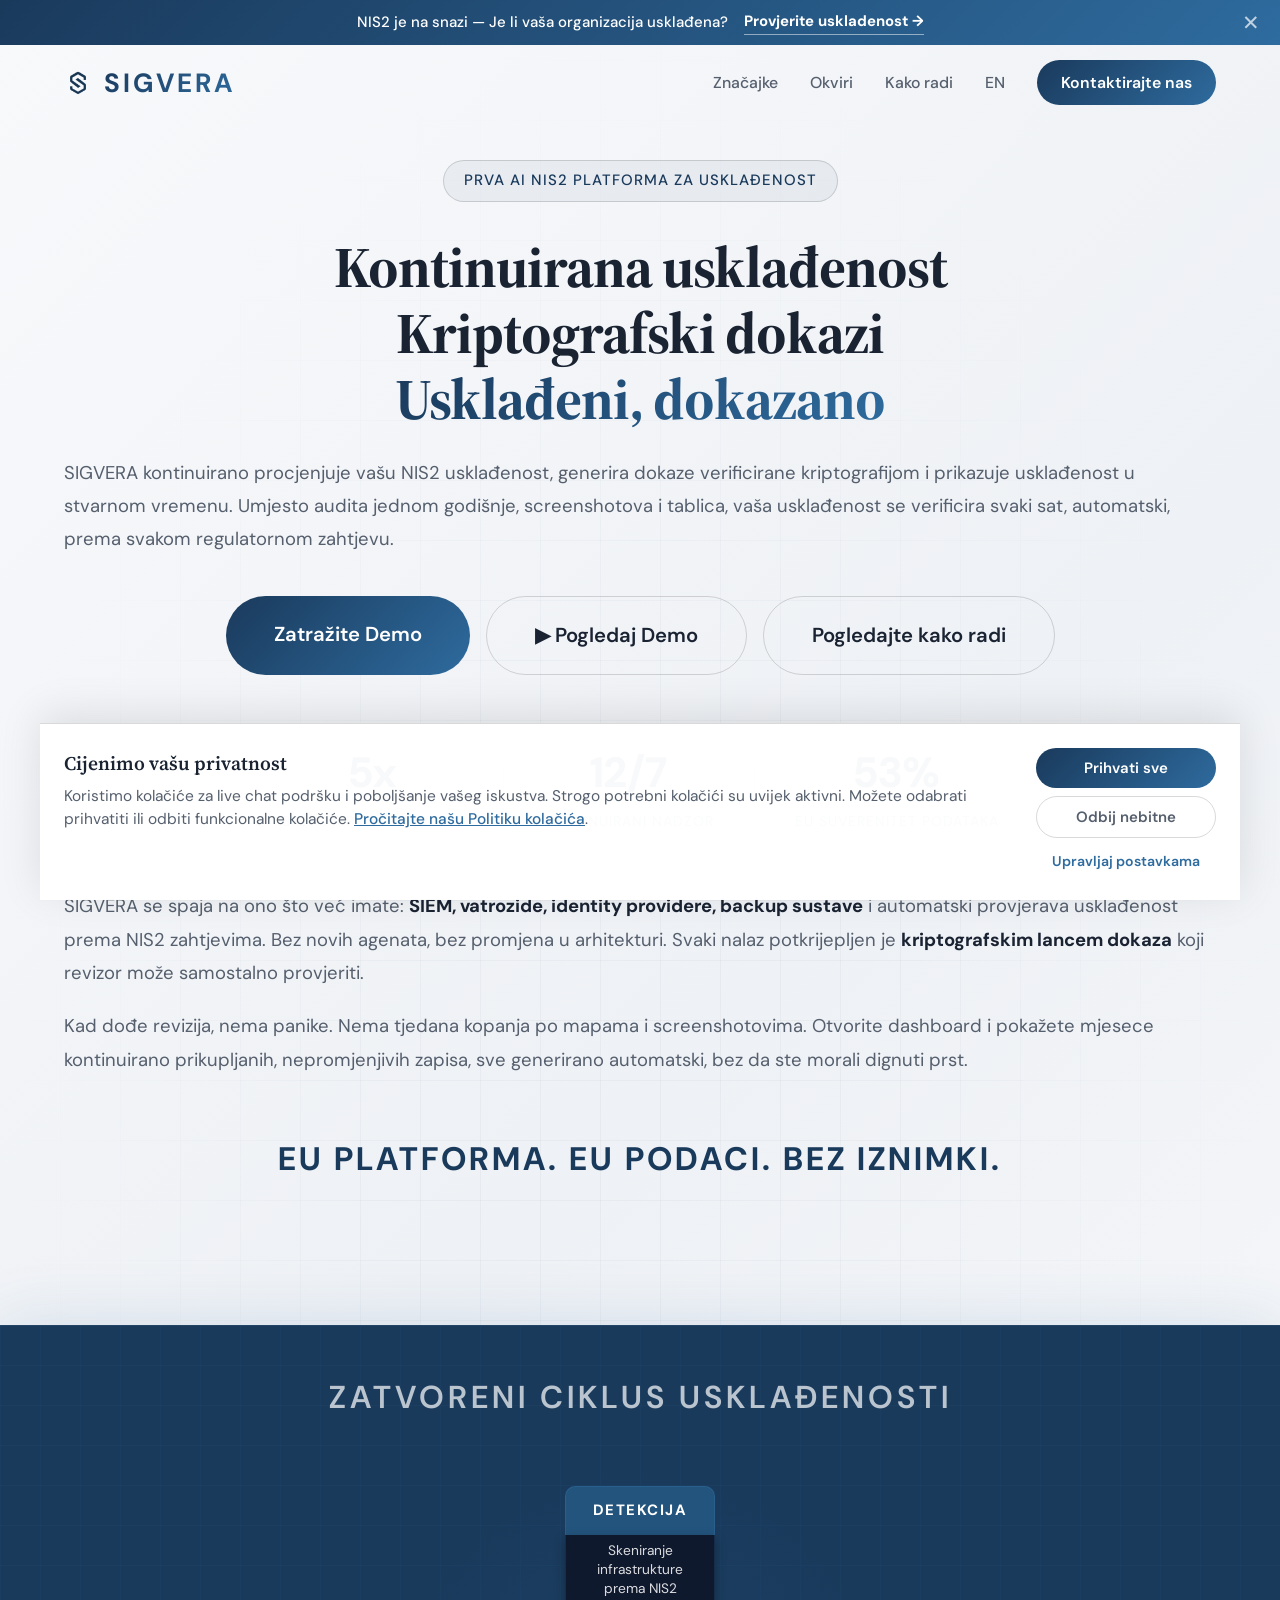
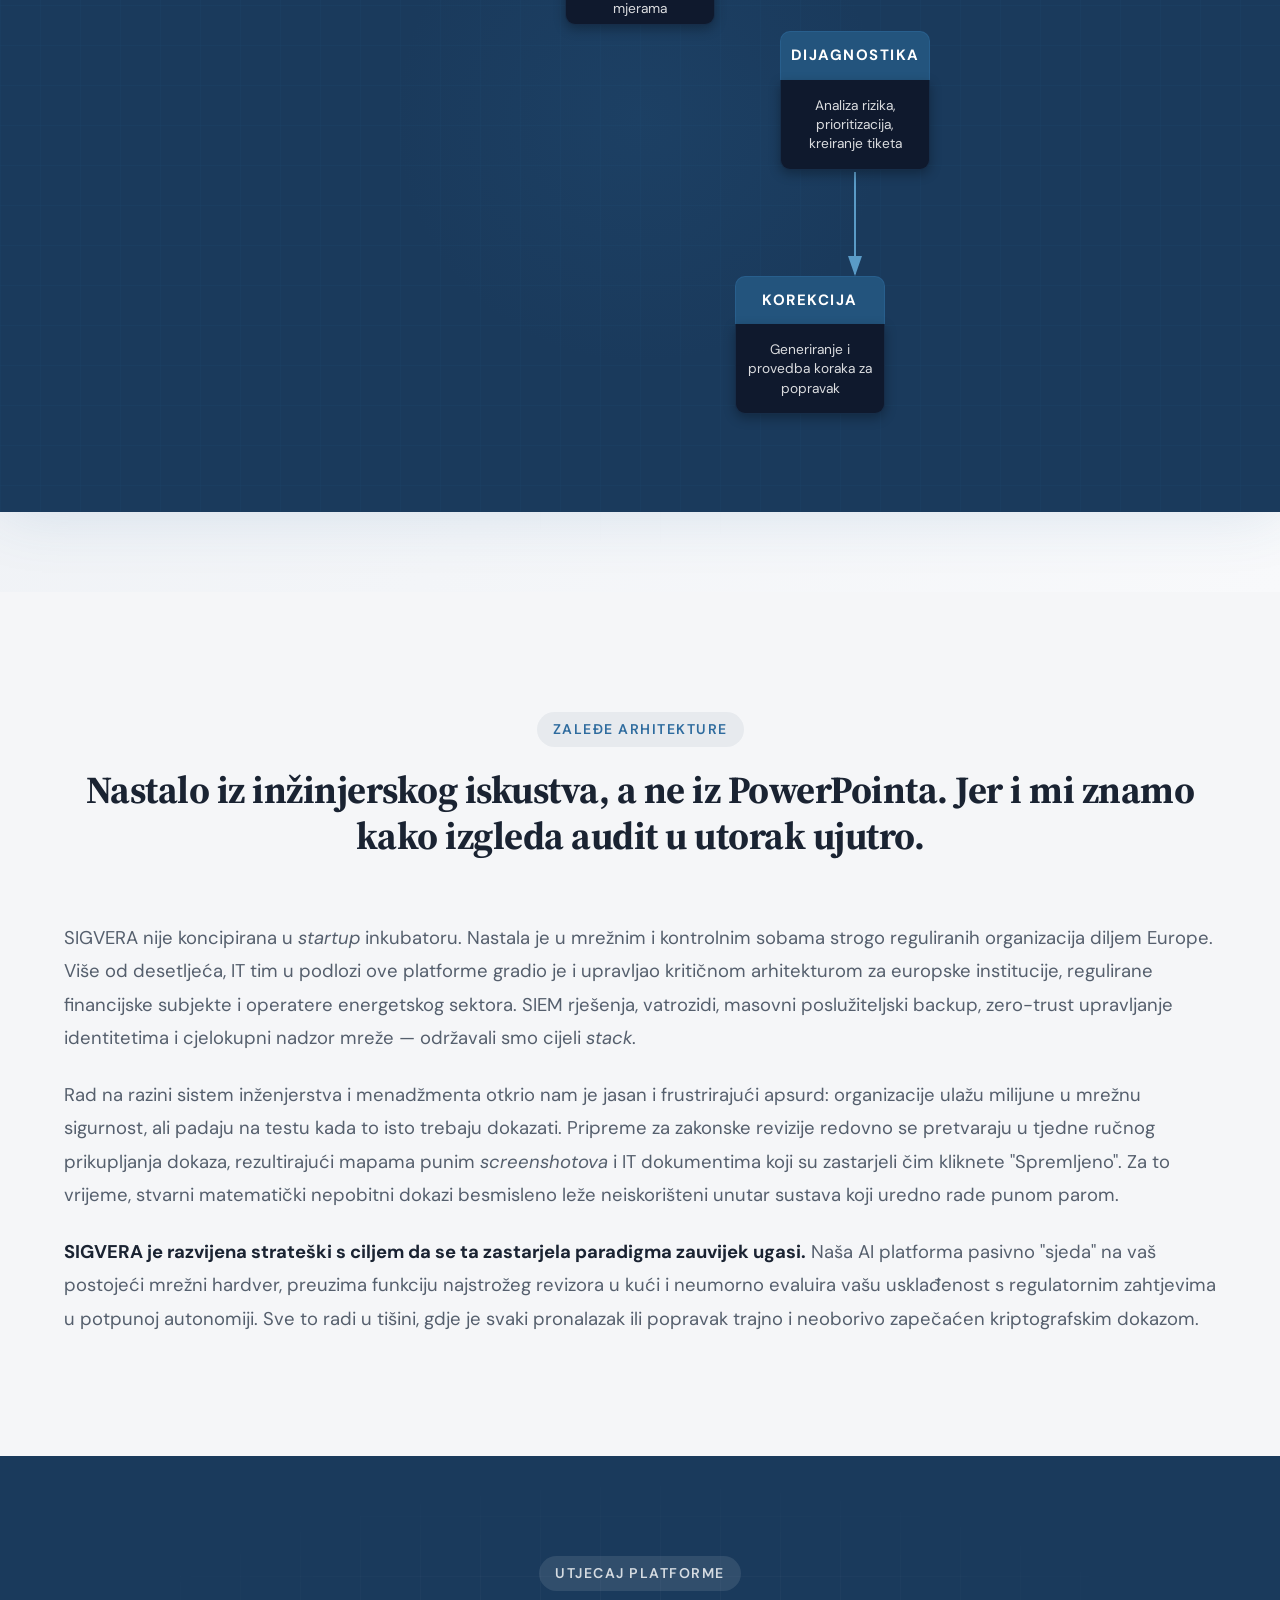
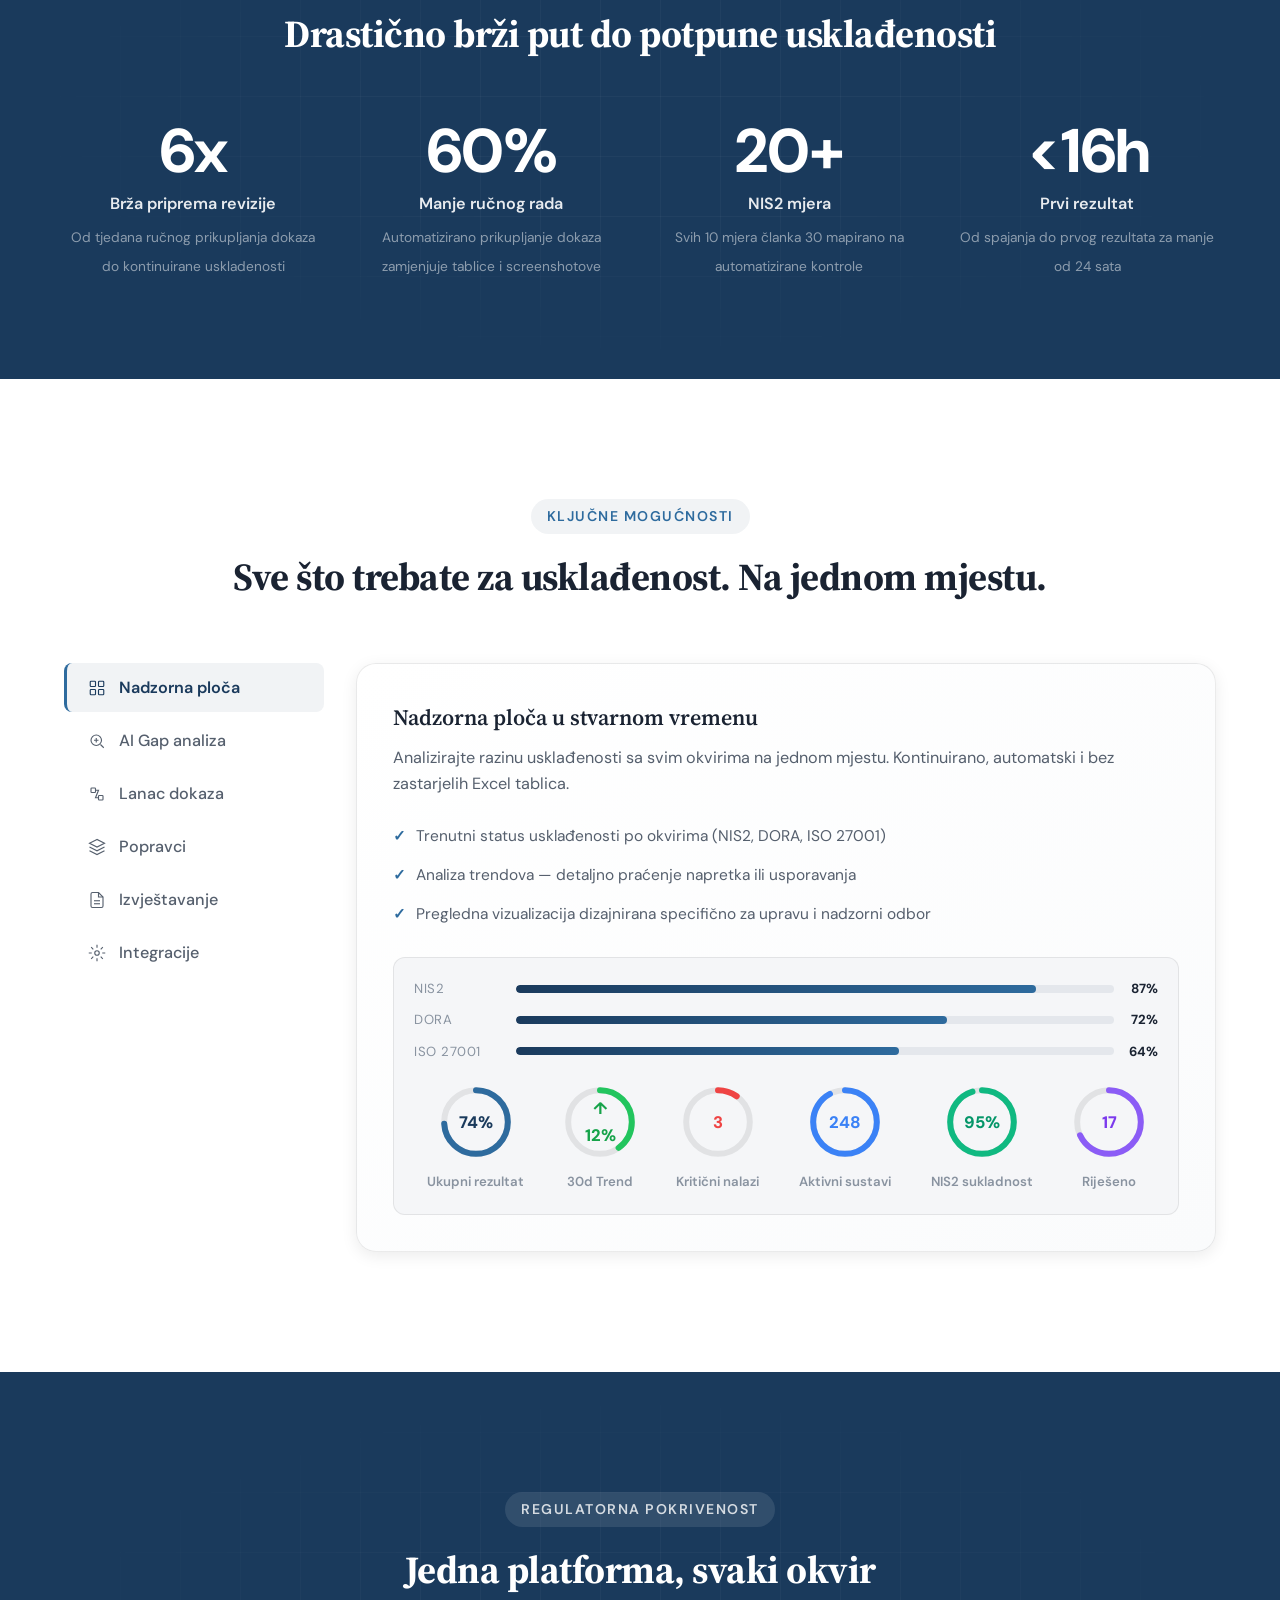
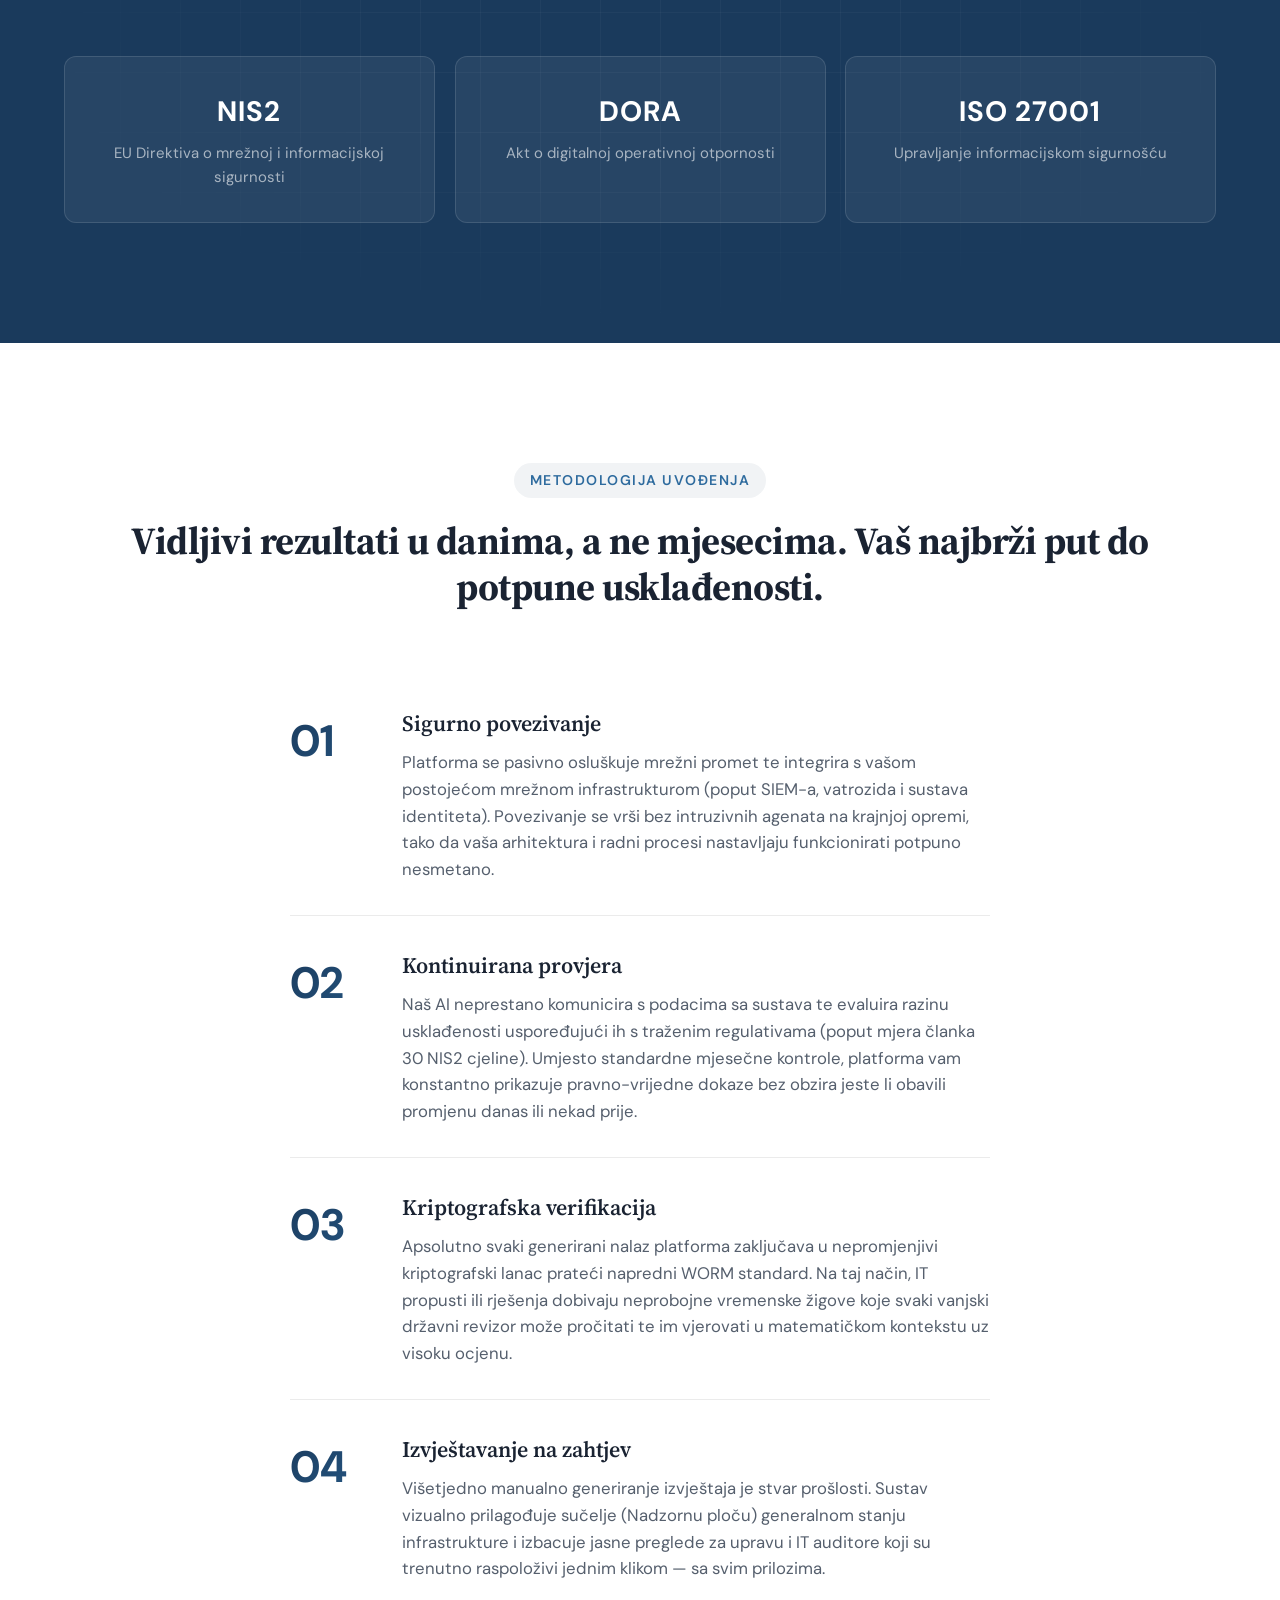
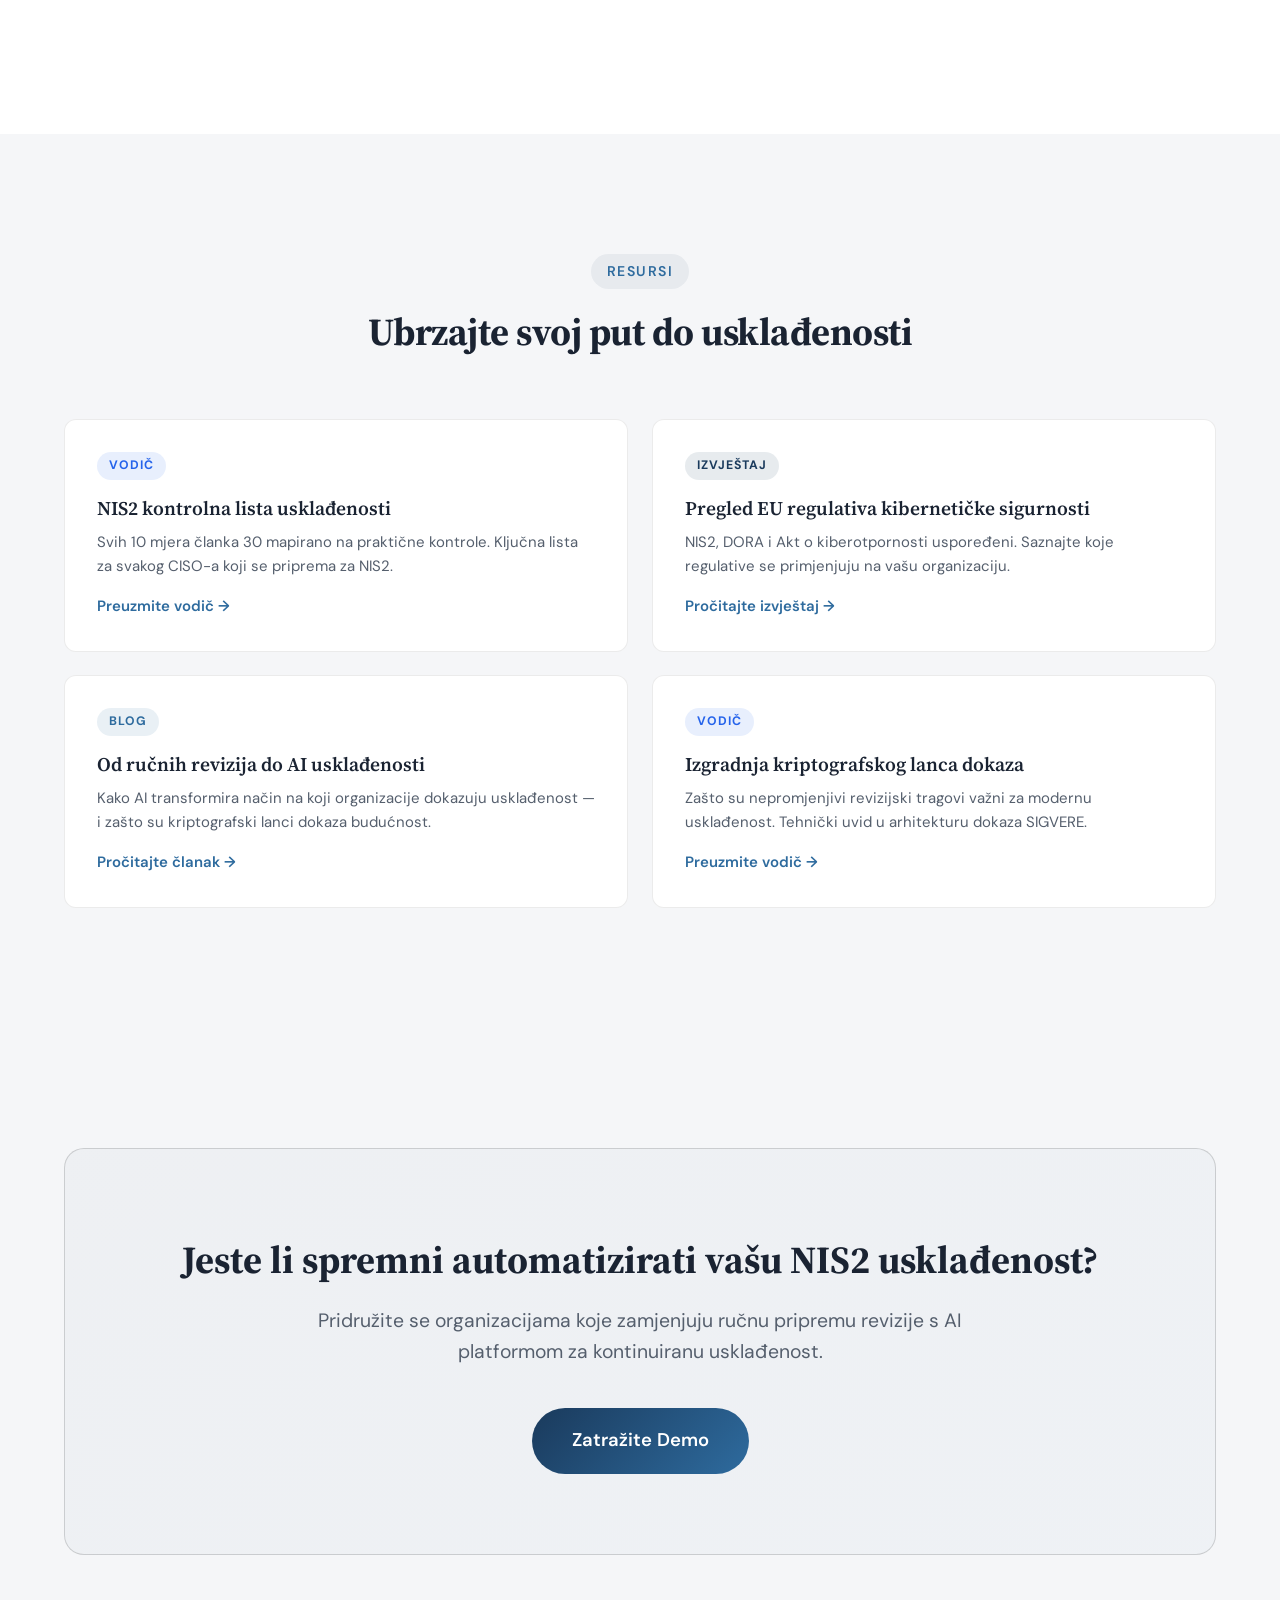
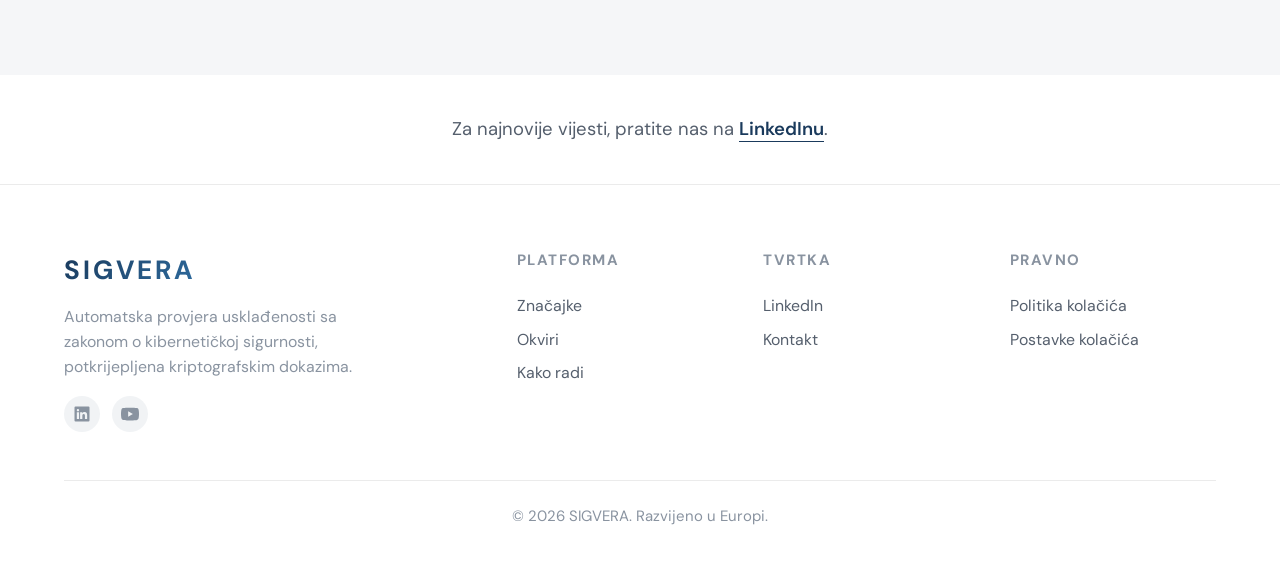
==== commit b15f7299: "content: rewrite how-it-works heading for impact" ====
--- a/hr/index.html
+++ b/hr/index.html
@@ -386,7 +386,7 @@
         <div class="container">
             <div class="section-header scroll-animate delay-1">
                 <span class="section-tag">Metodologija uvođenja</span>
-                <h2>Rezultati mjereni u danima. Brz i jednostavan put do potpune usklađenosti.</h2>
+                <h2>Vidljivi rezultati u danima, a ne mjesecima. Vaš najbrži put do potpune usklađenosti.</h2>
             </div>
             <div class="steps">
                 <div class="step scroll-animate delay-2">
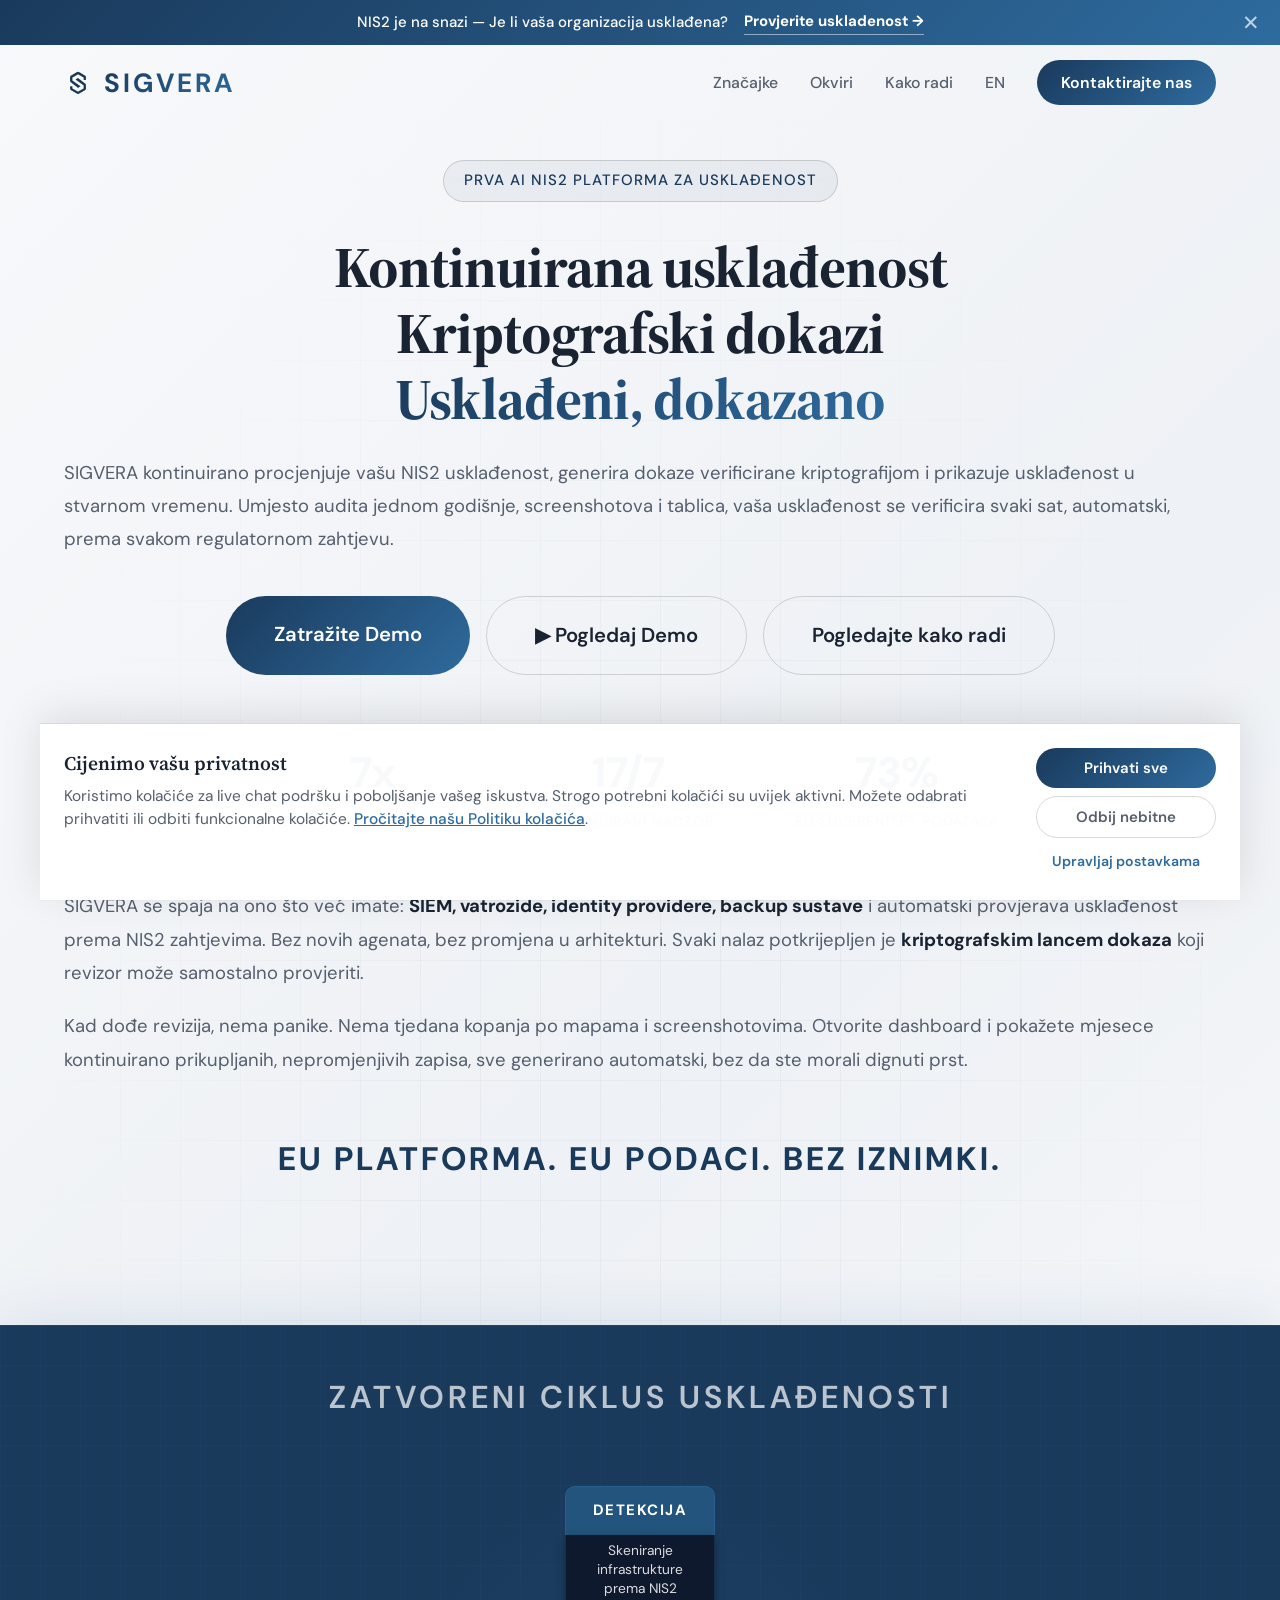
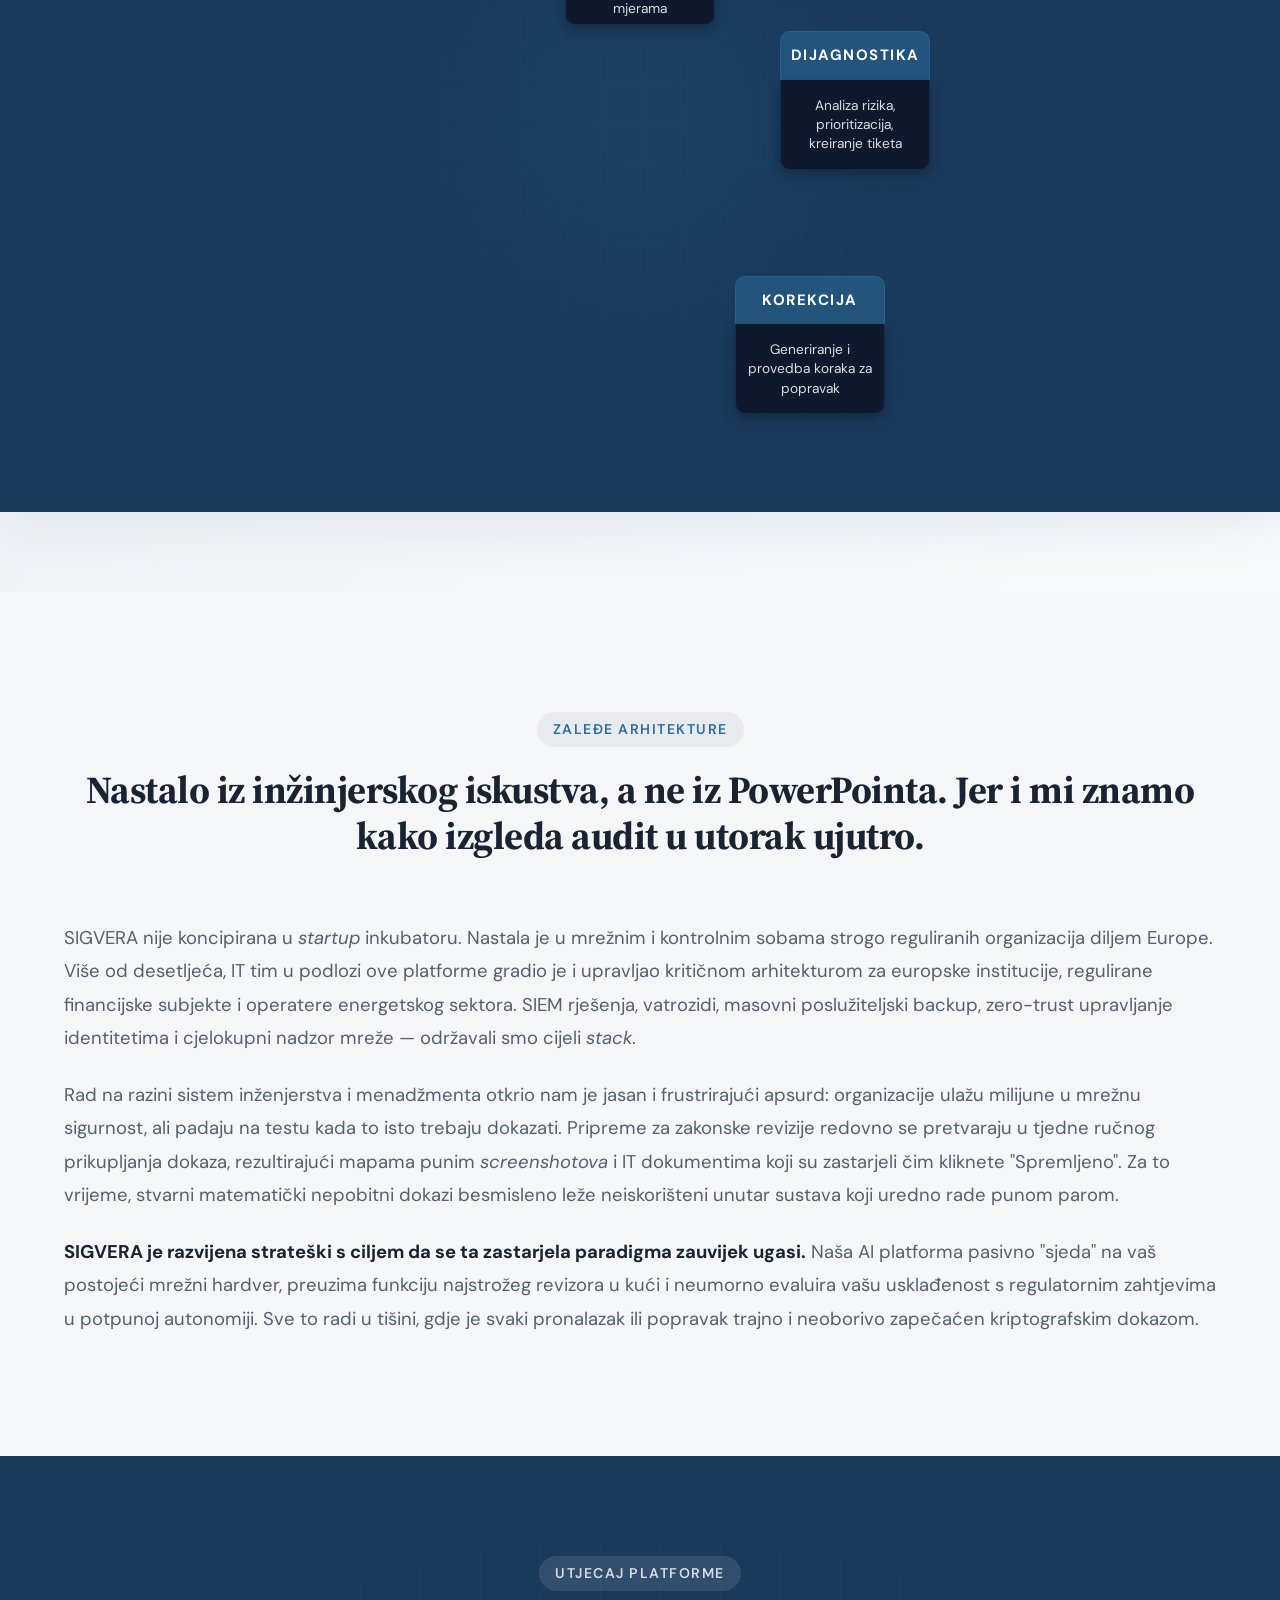
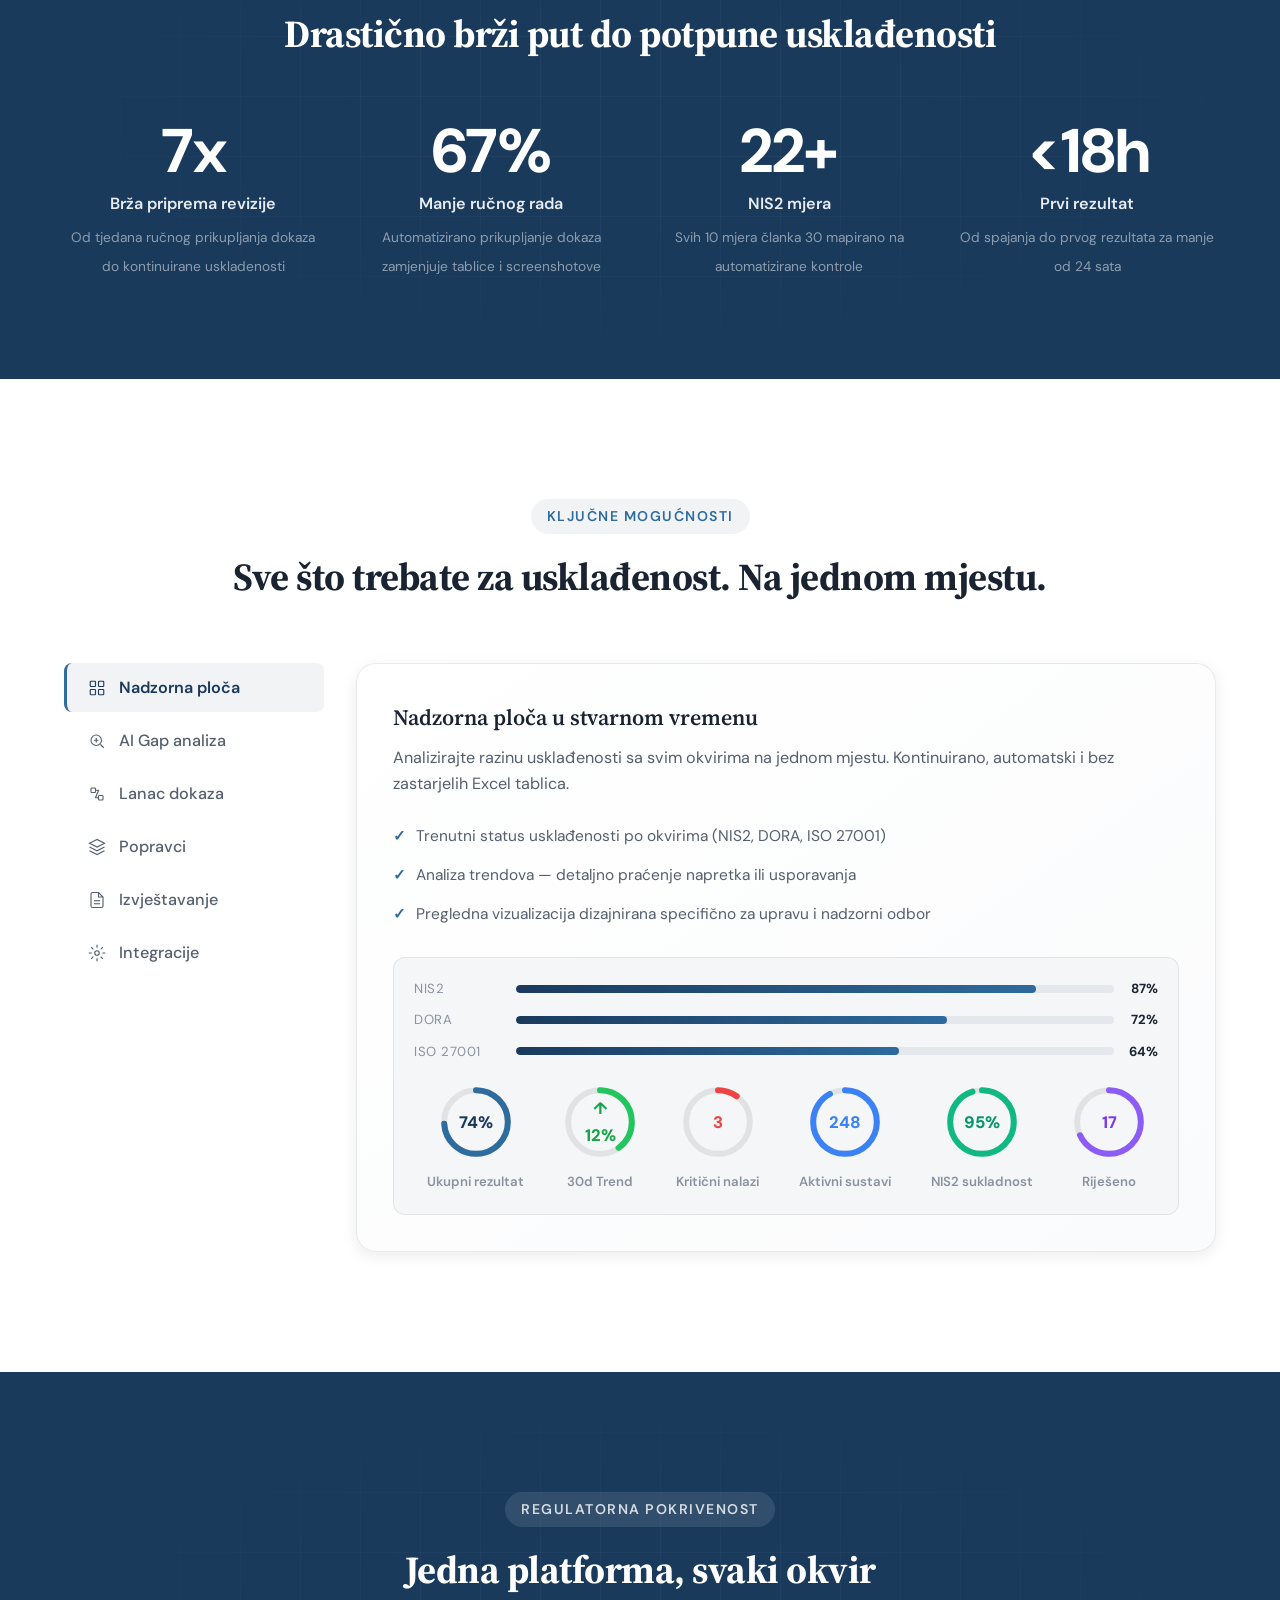
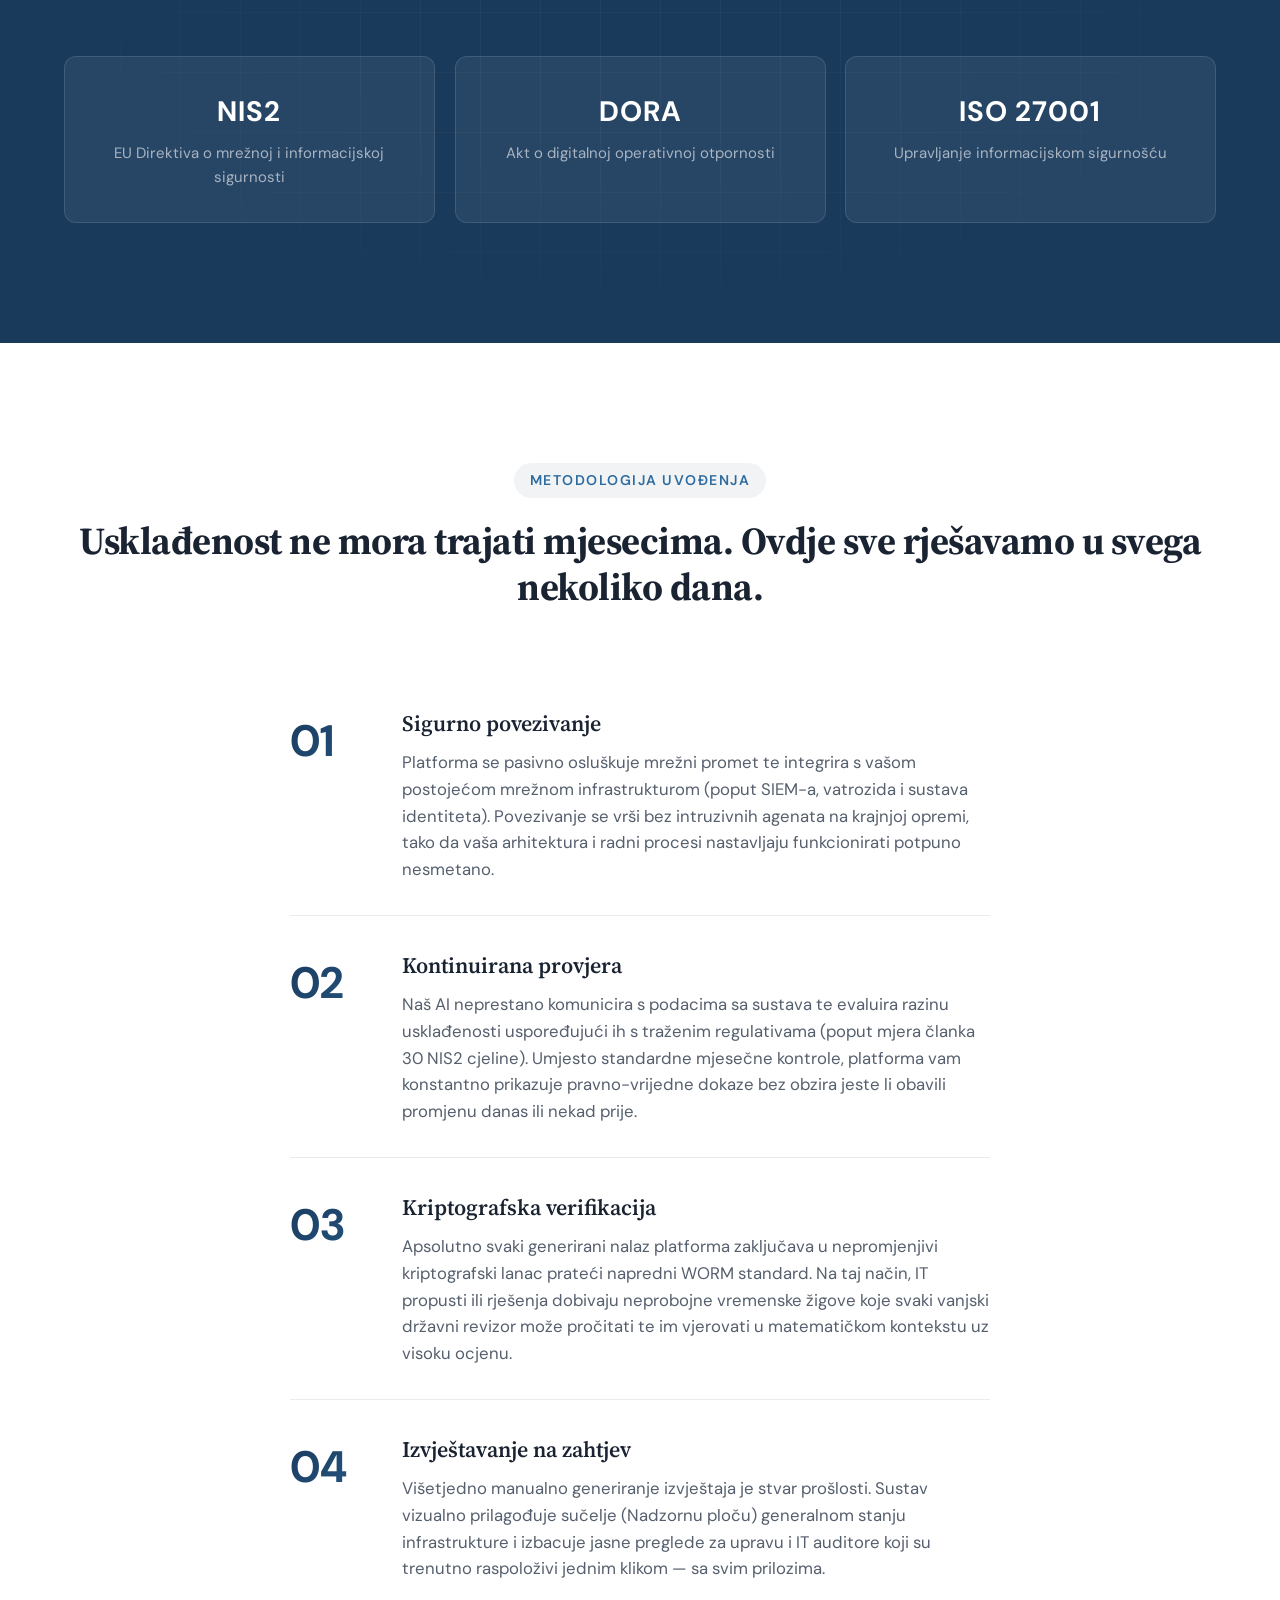
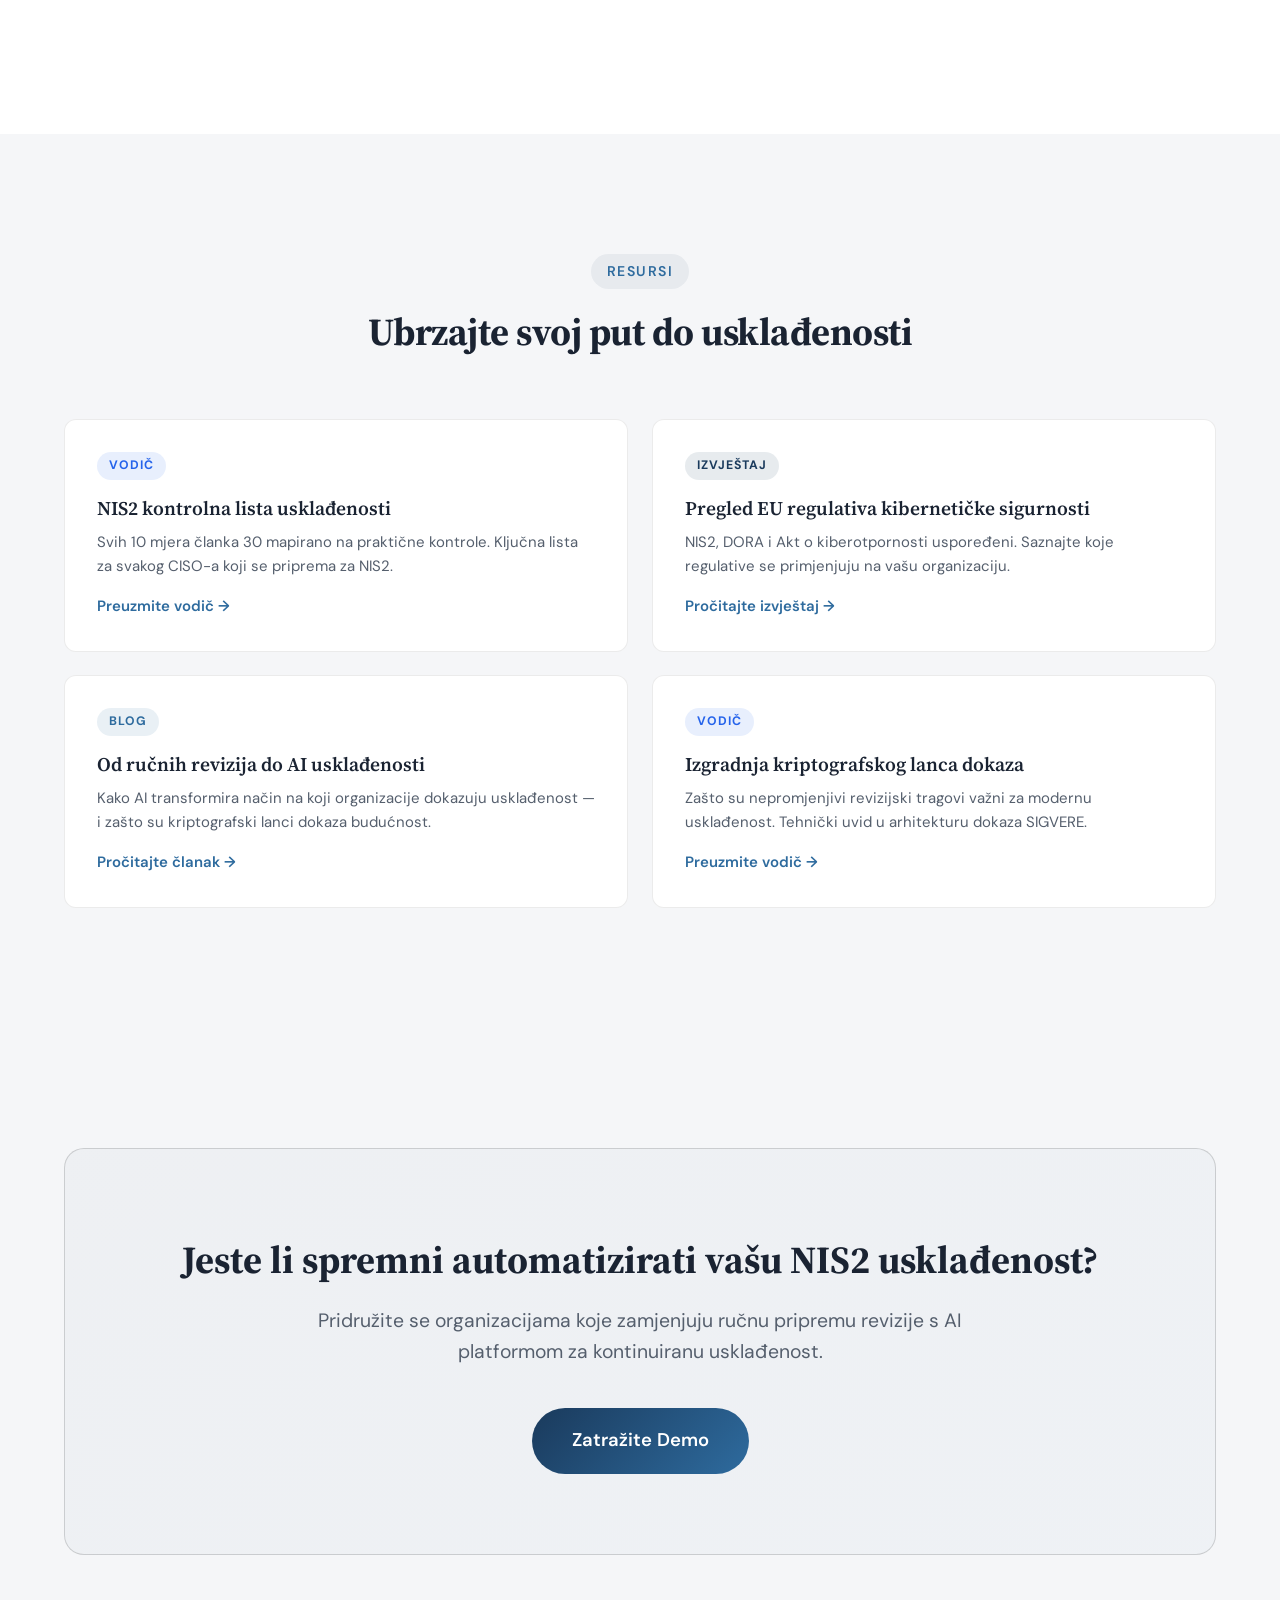
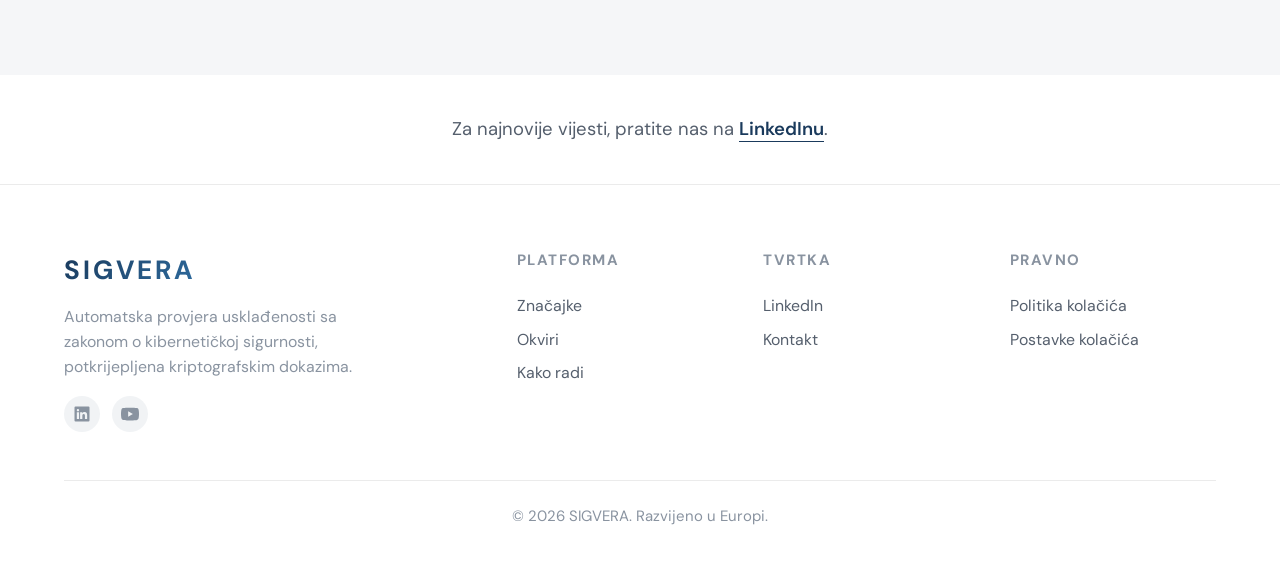
==== commit fe6faaf8: "content: rewrite to conversational tone" ====
--- a/hr/index.html
+++ b/hr/index.html
@@ -386,7 +386,7 @@
         <div class="container">
             <div class="section-header scroll-animate delay-1">
                 <span class="section-tag">Metodologija uvođenja</span>
-                <h2>Vidljivi rezultati u danima, a ne mjesecima. Vaš najbrži put do potpune usklađenosti.</h2>
+                <h2>Usklađenost ne mora trajati mjesecima. Ovdje sve rješavamo u svega nekoliko dana.</h2>
             </div>
             <div class="steps">
                 <div class="step scroll-animate delay-2">
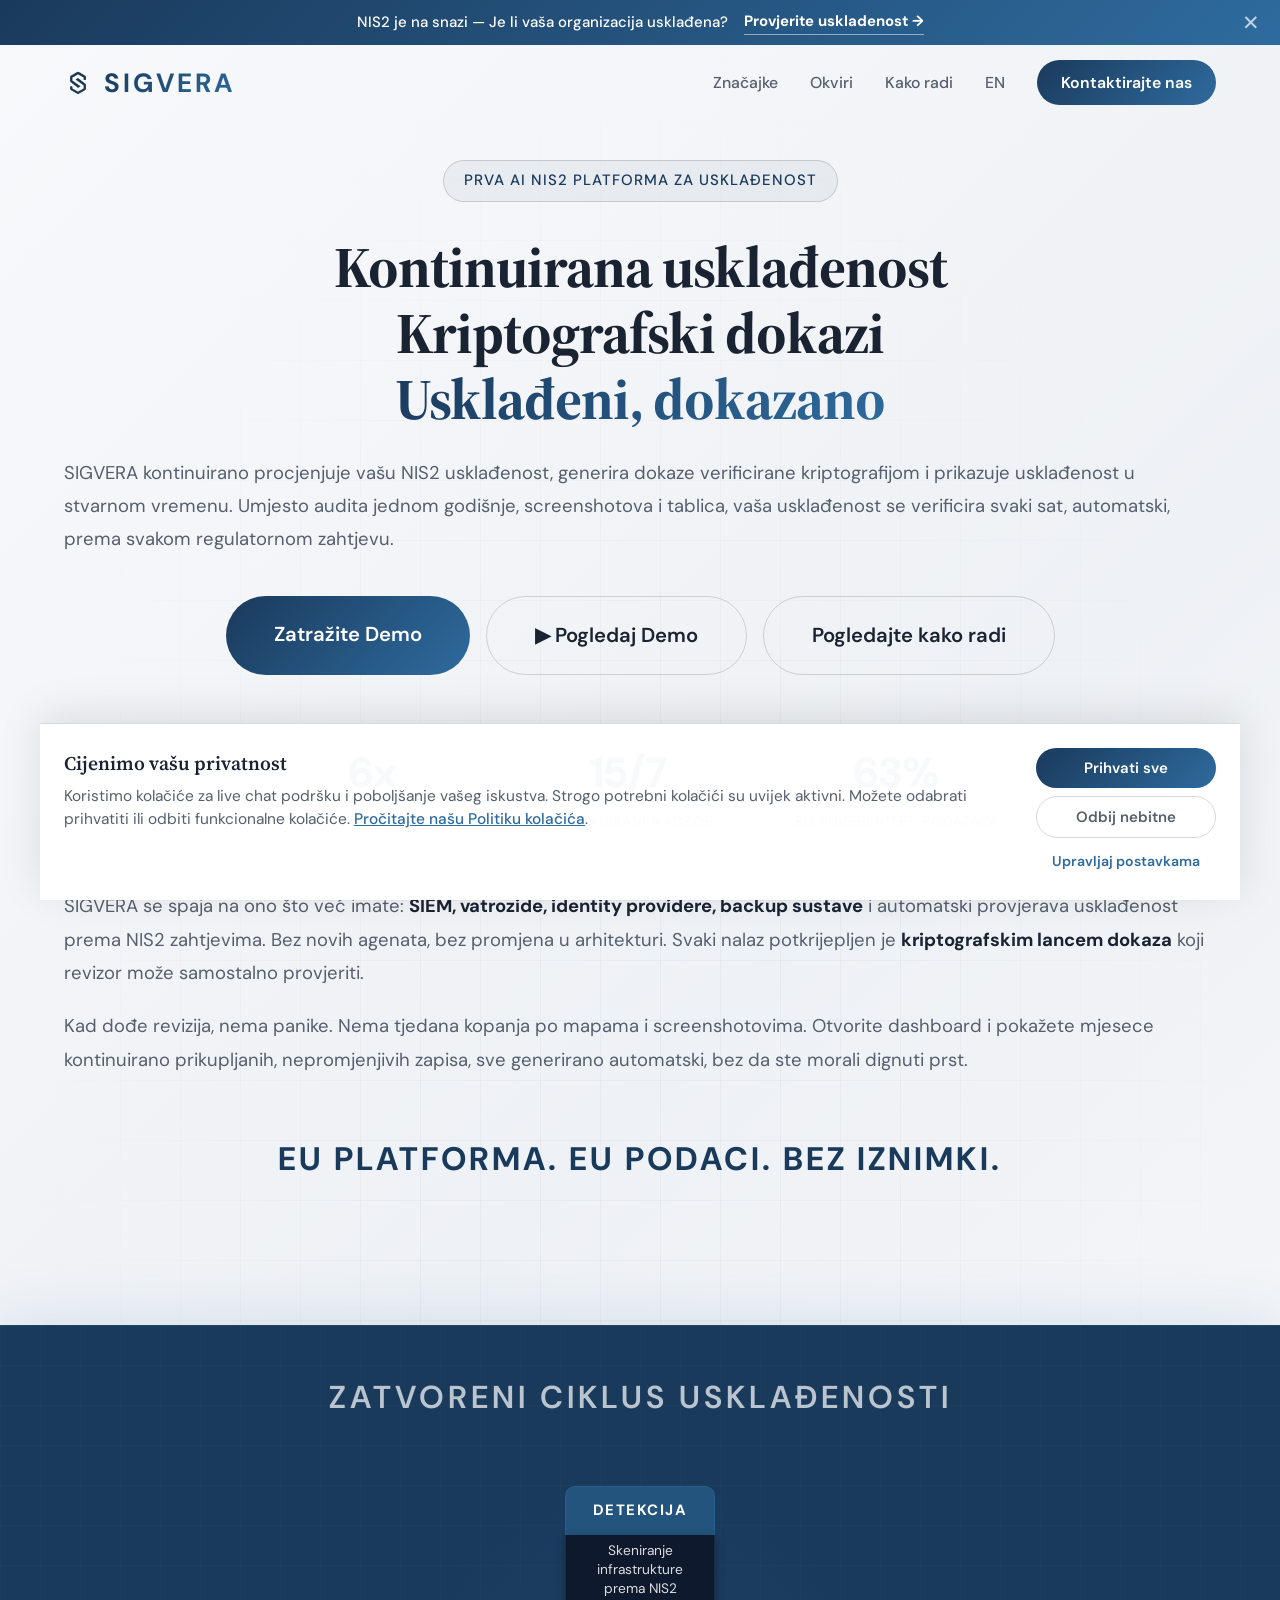
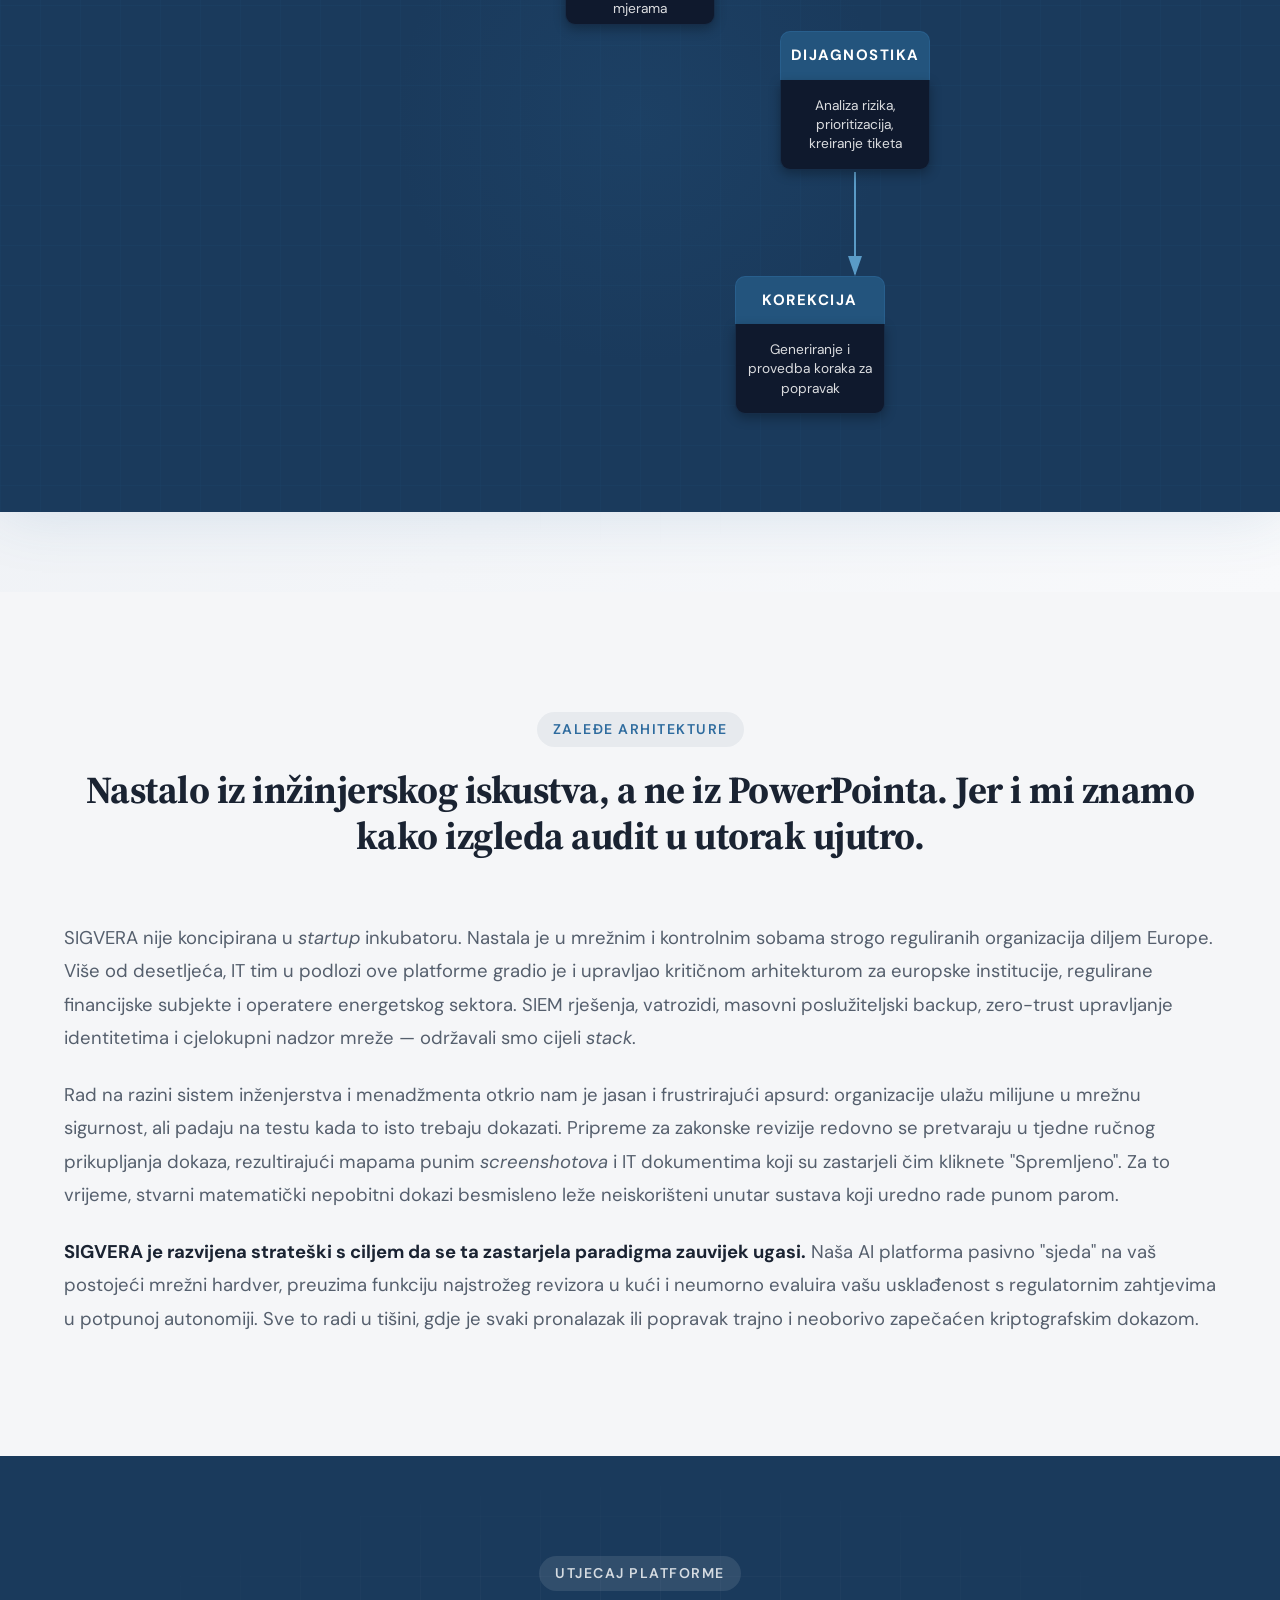
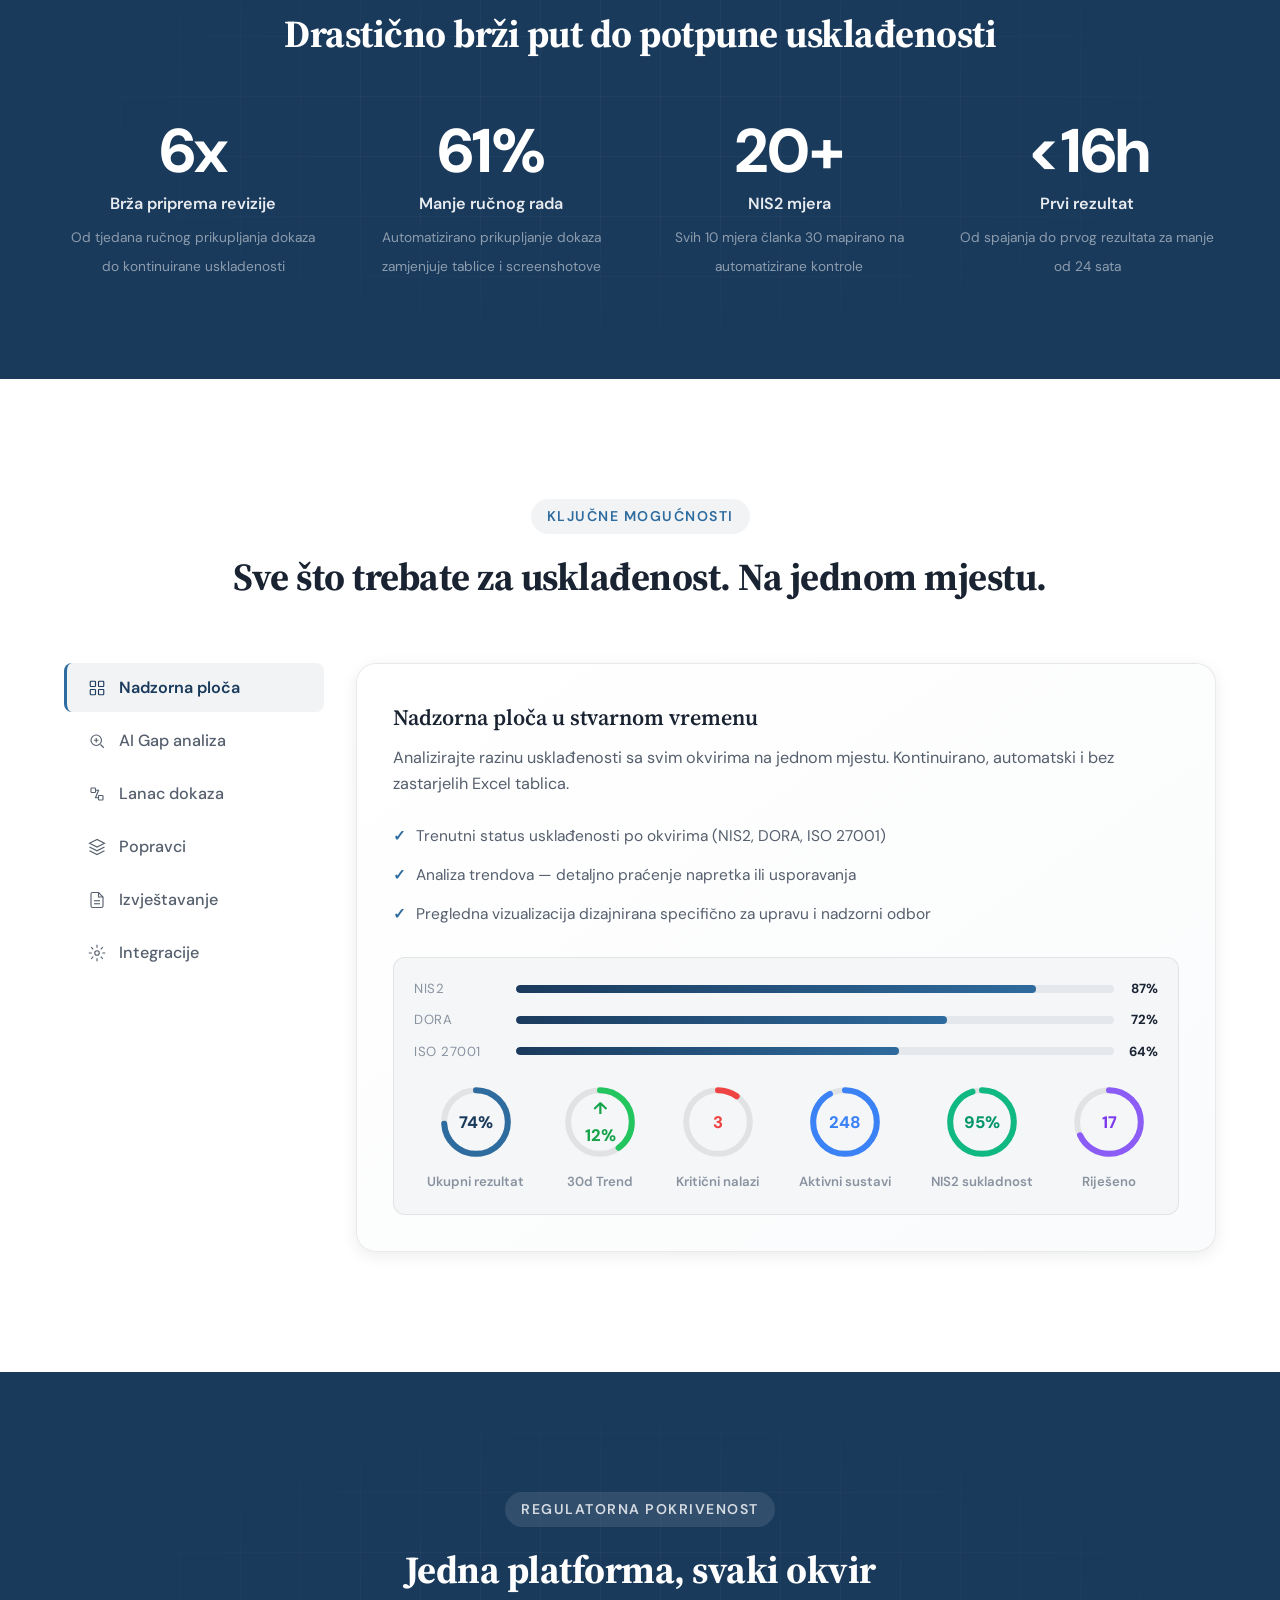
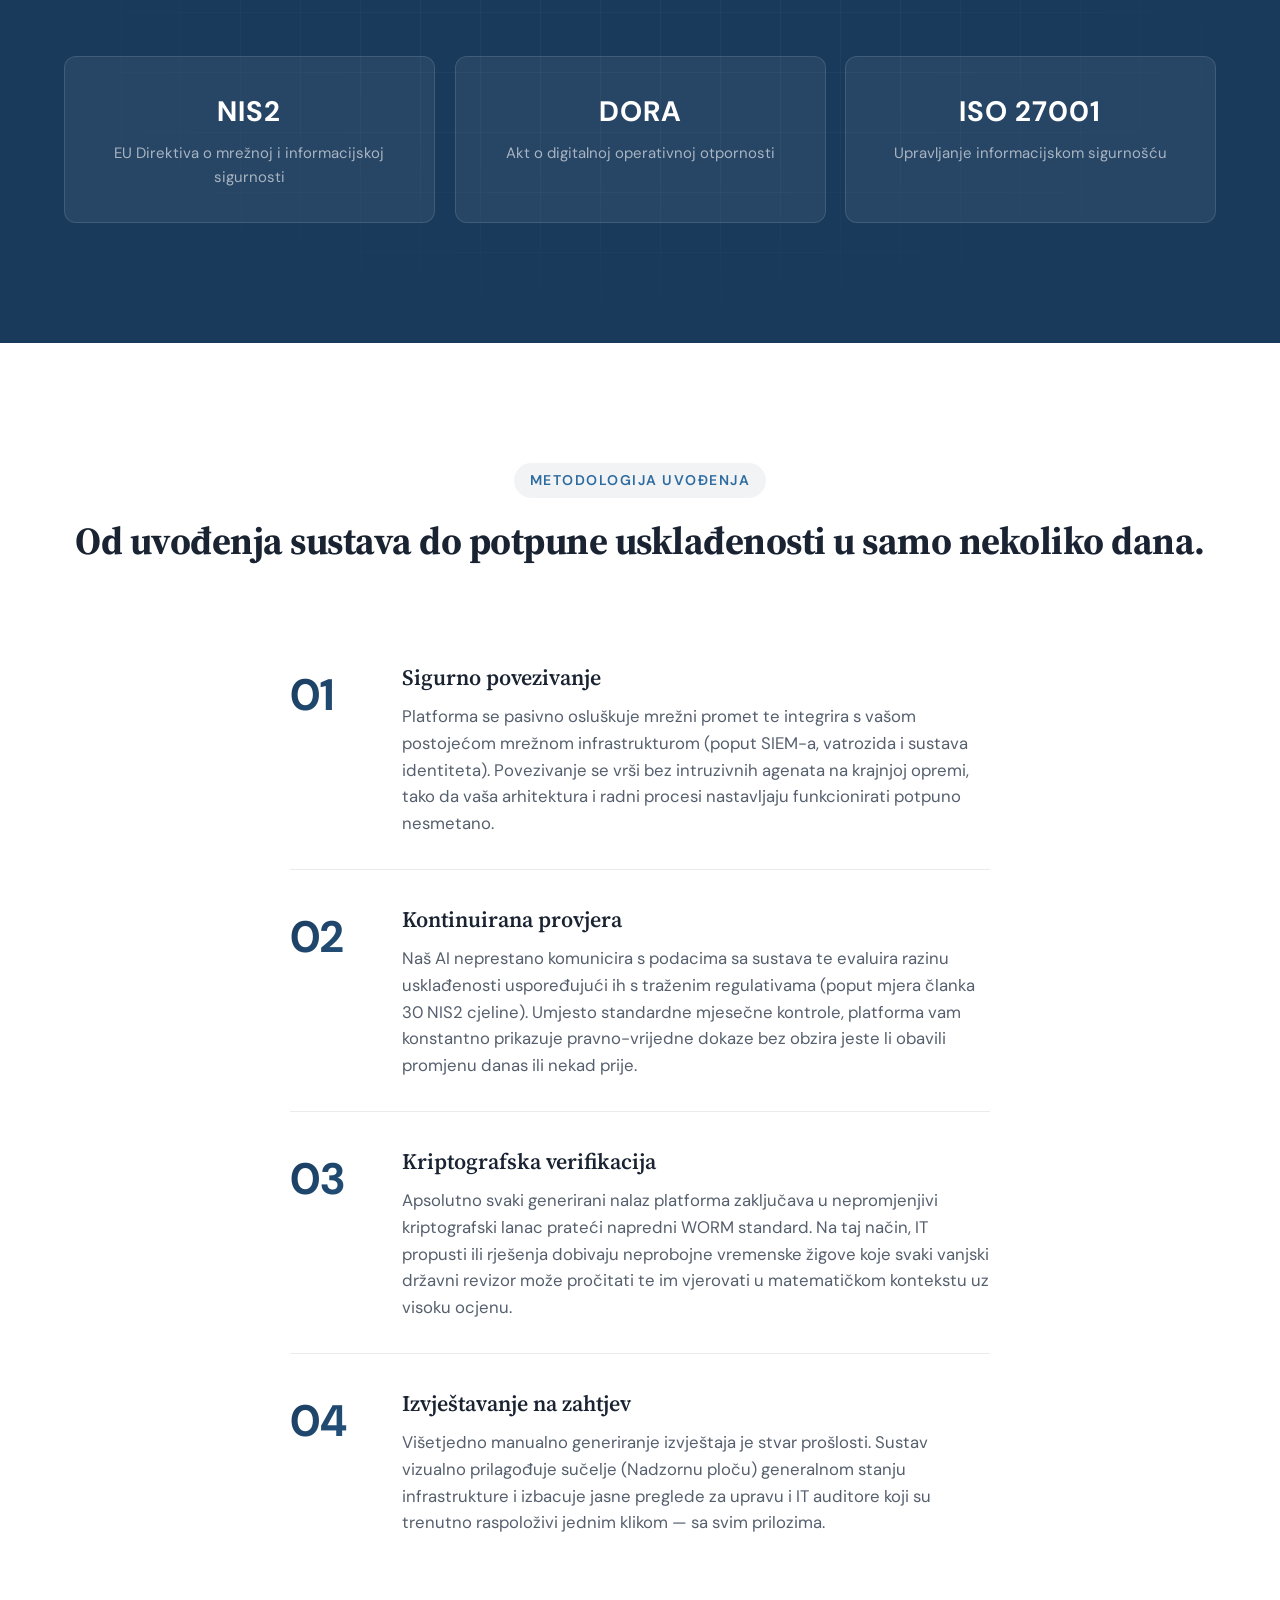
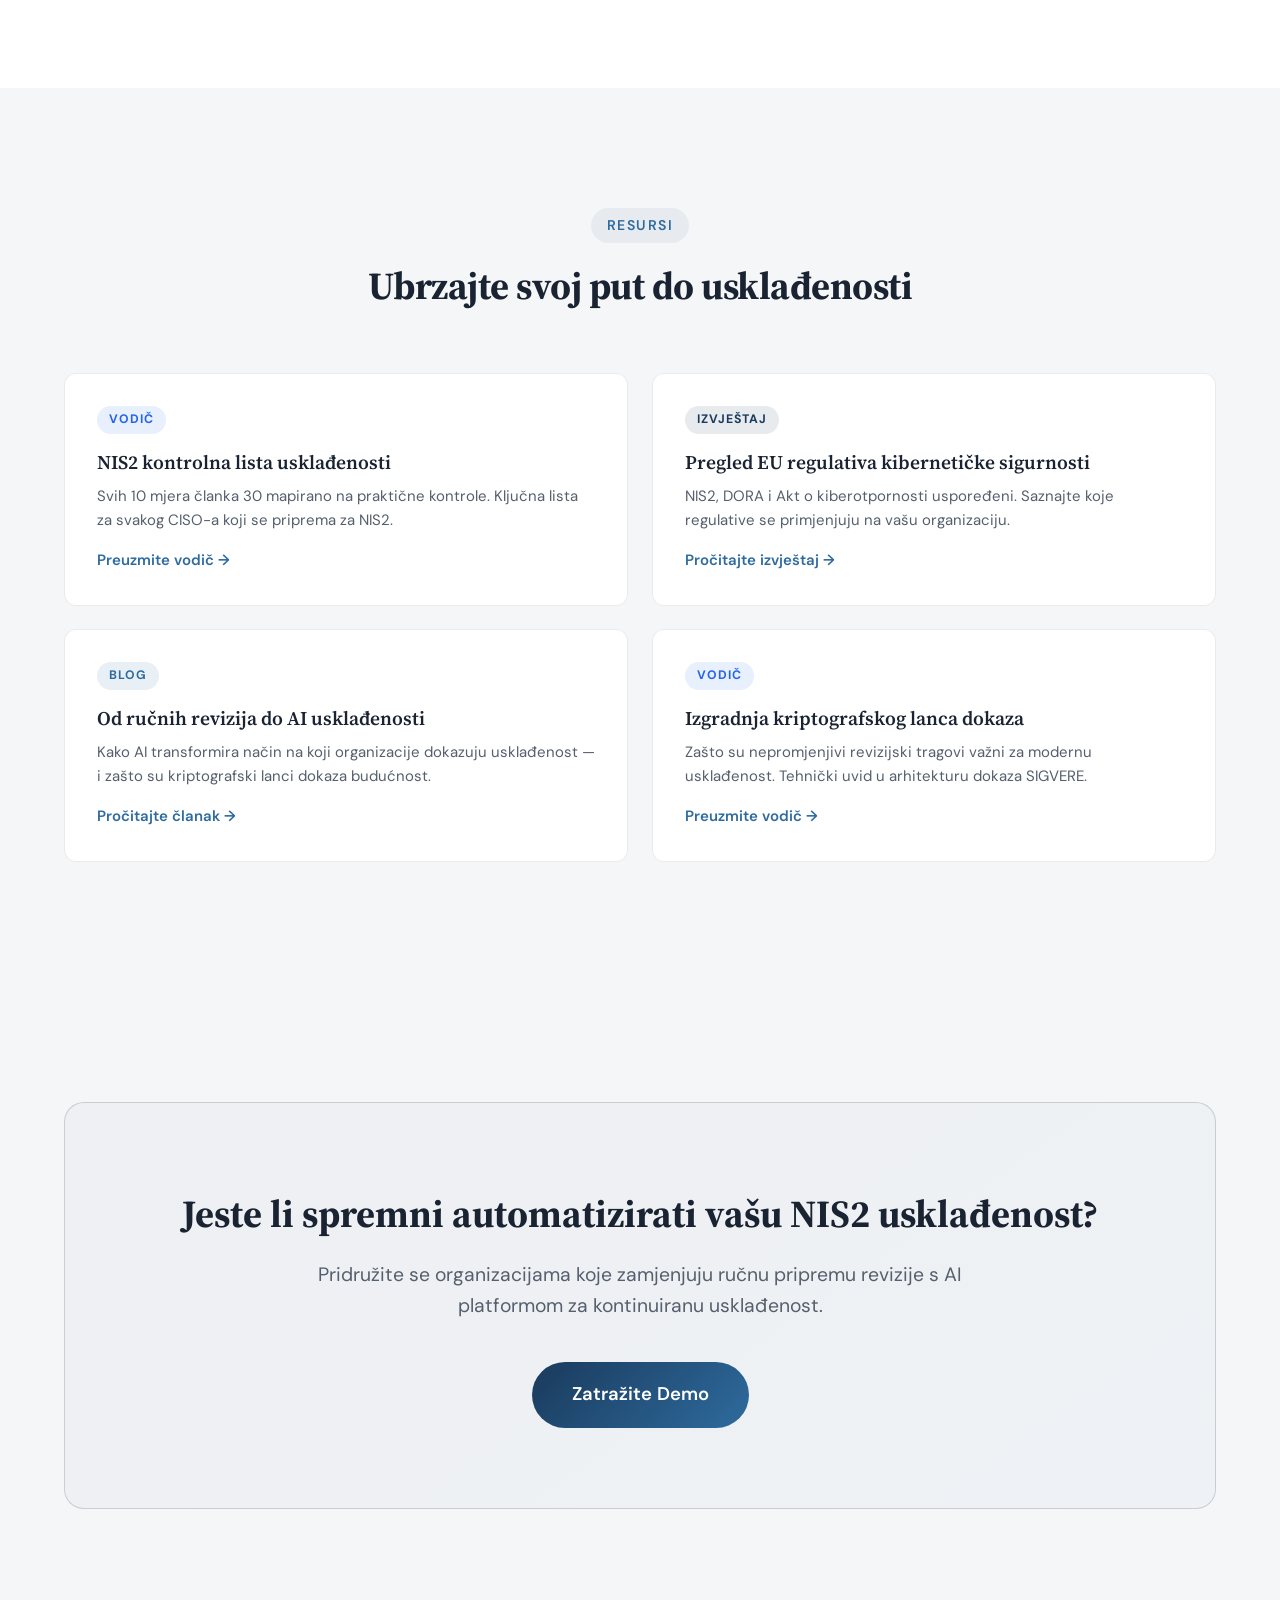
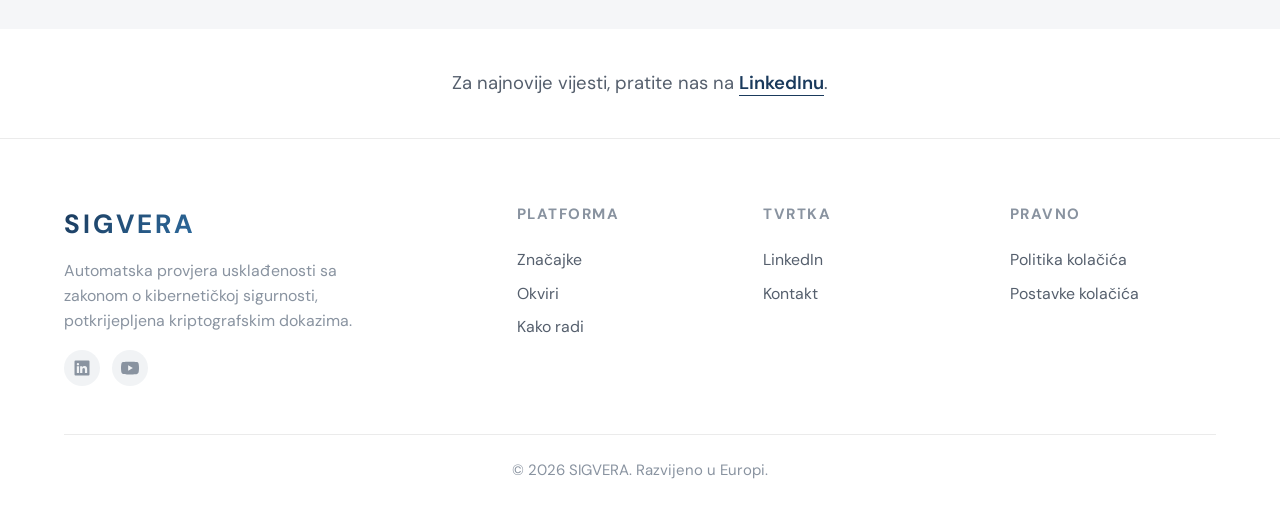
==== commit 7db9c9e2: "content: soften text and retain professional but natural tone" ====
--- a/hr/index.html
+++ b/hr/index.html
@@ -386,7 +386,7 @@
         <div class="container">
             <div class="section-header scroll-animate delay-1">
                 <span class="section-tag">Metodologija uvođenja</span>
-                <h2>Usklađenost ne mora trajati mjesecima. Ovdje sve rješavamo u svega nekoliko dana.</h2>
+                <h2>Od uvođenja sustava do potpune usklađenosti u samo nekoliko dana.</h2>
             </div>
             <div class="steps">
                 <div class="step scroll-animate delay-2">
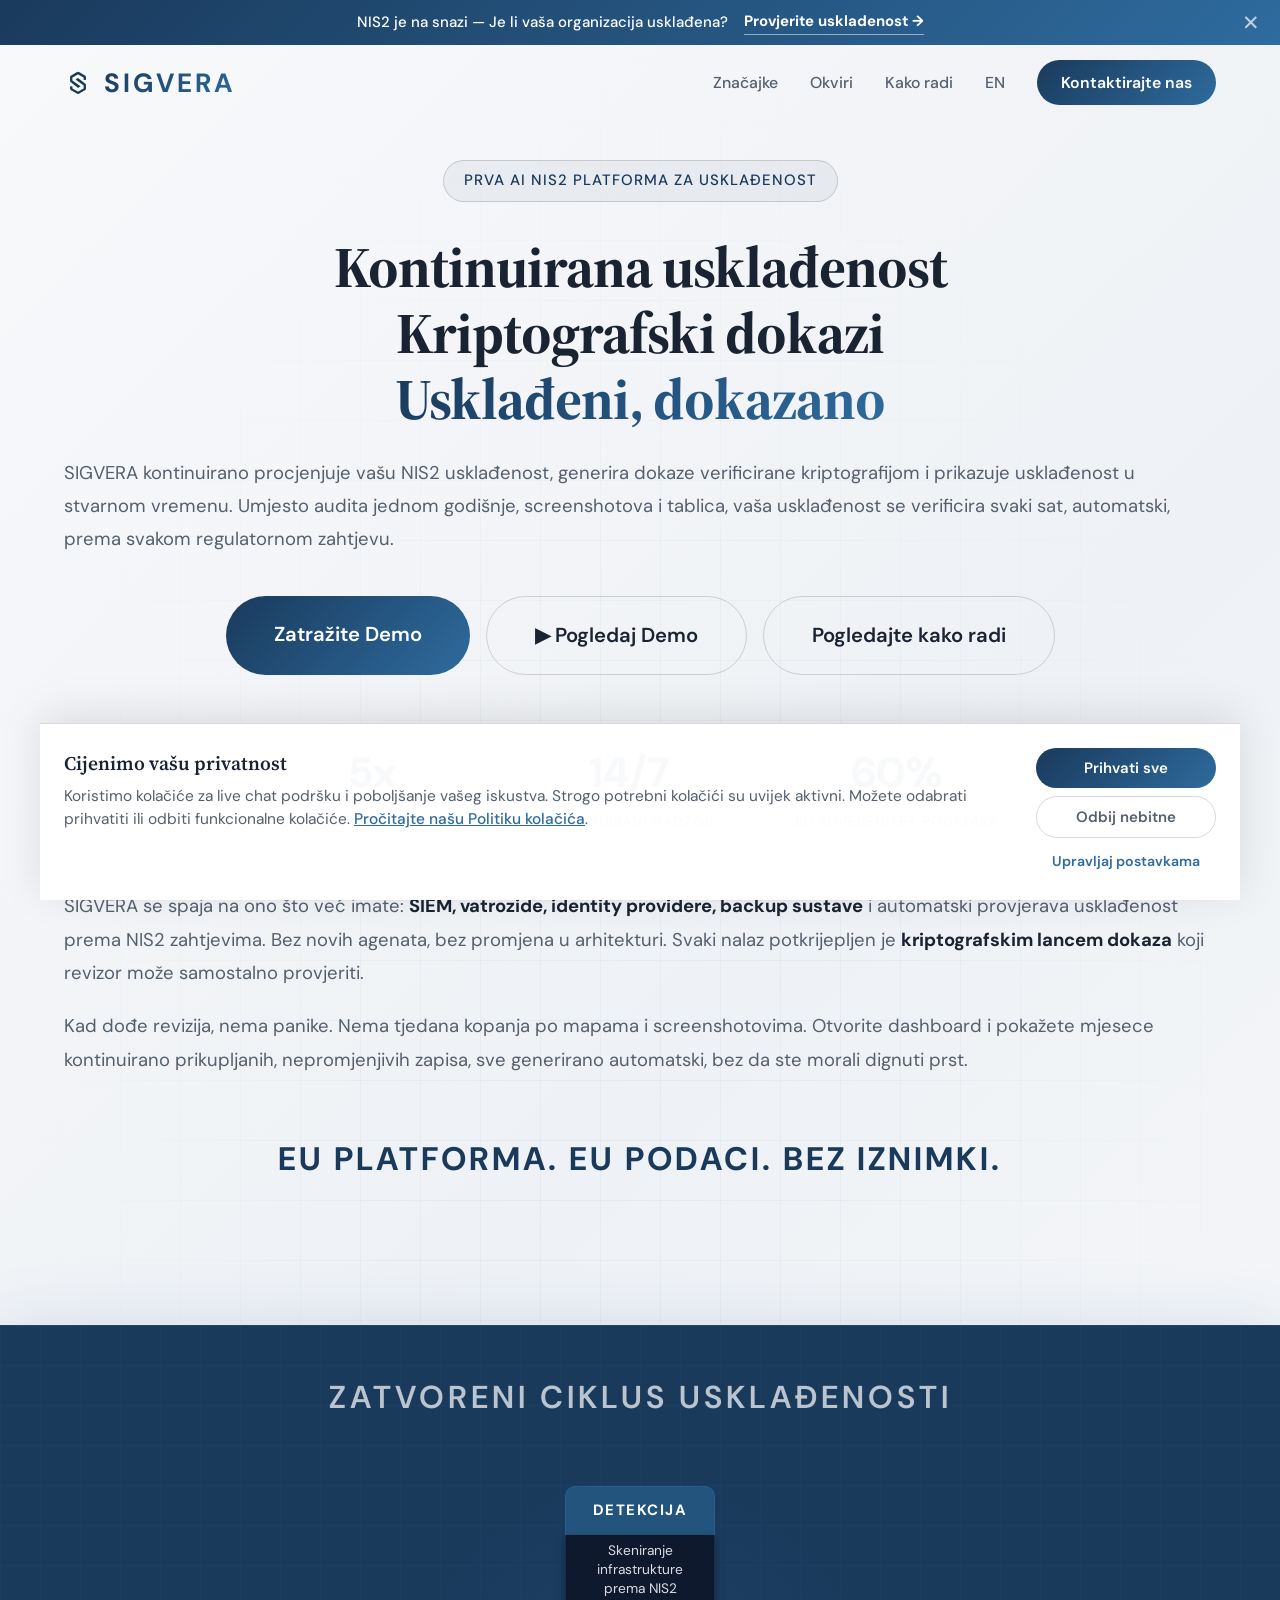
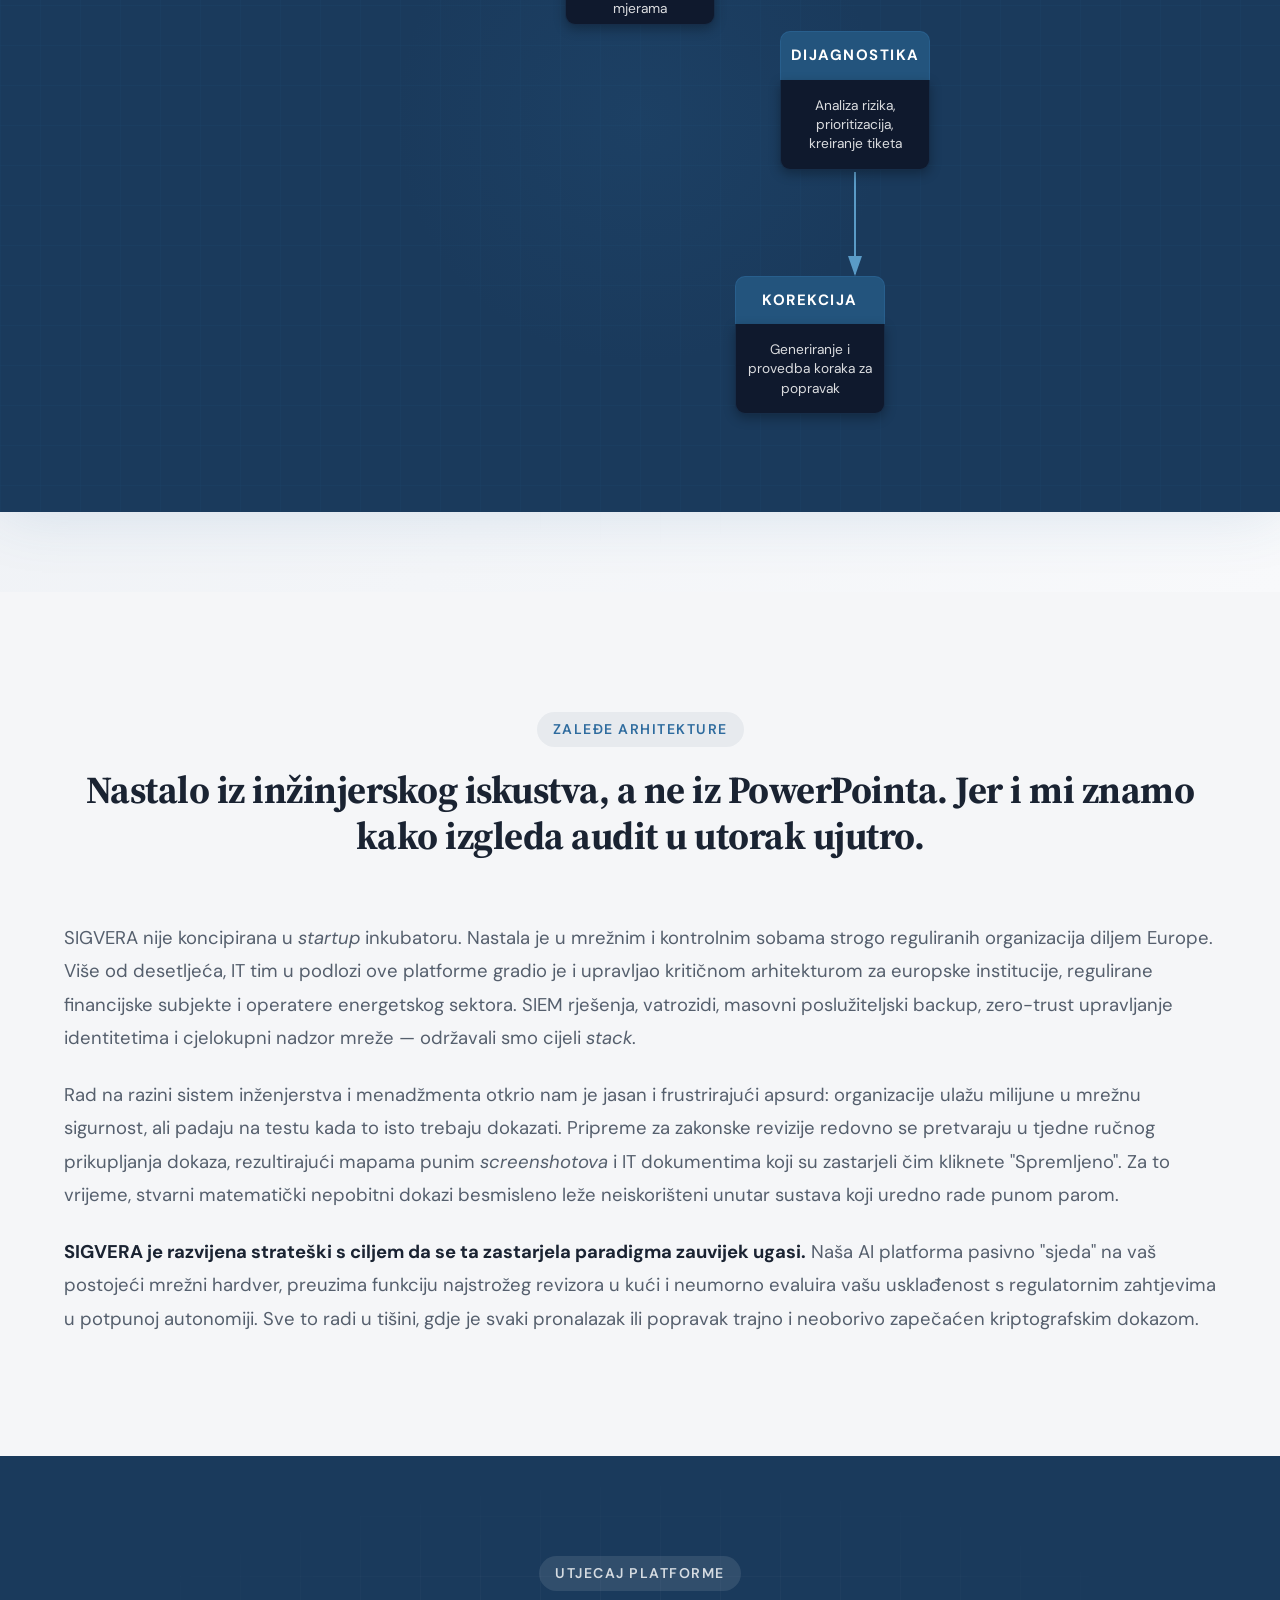
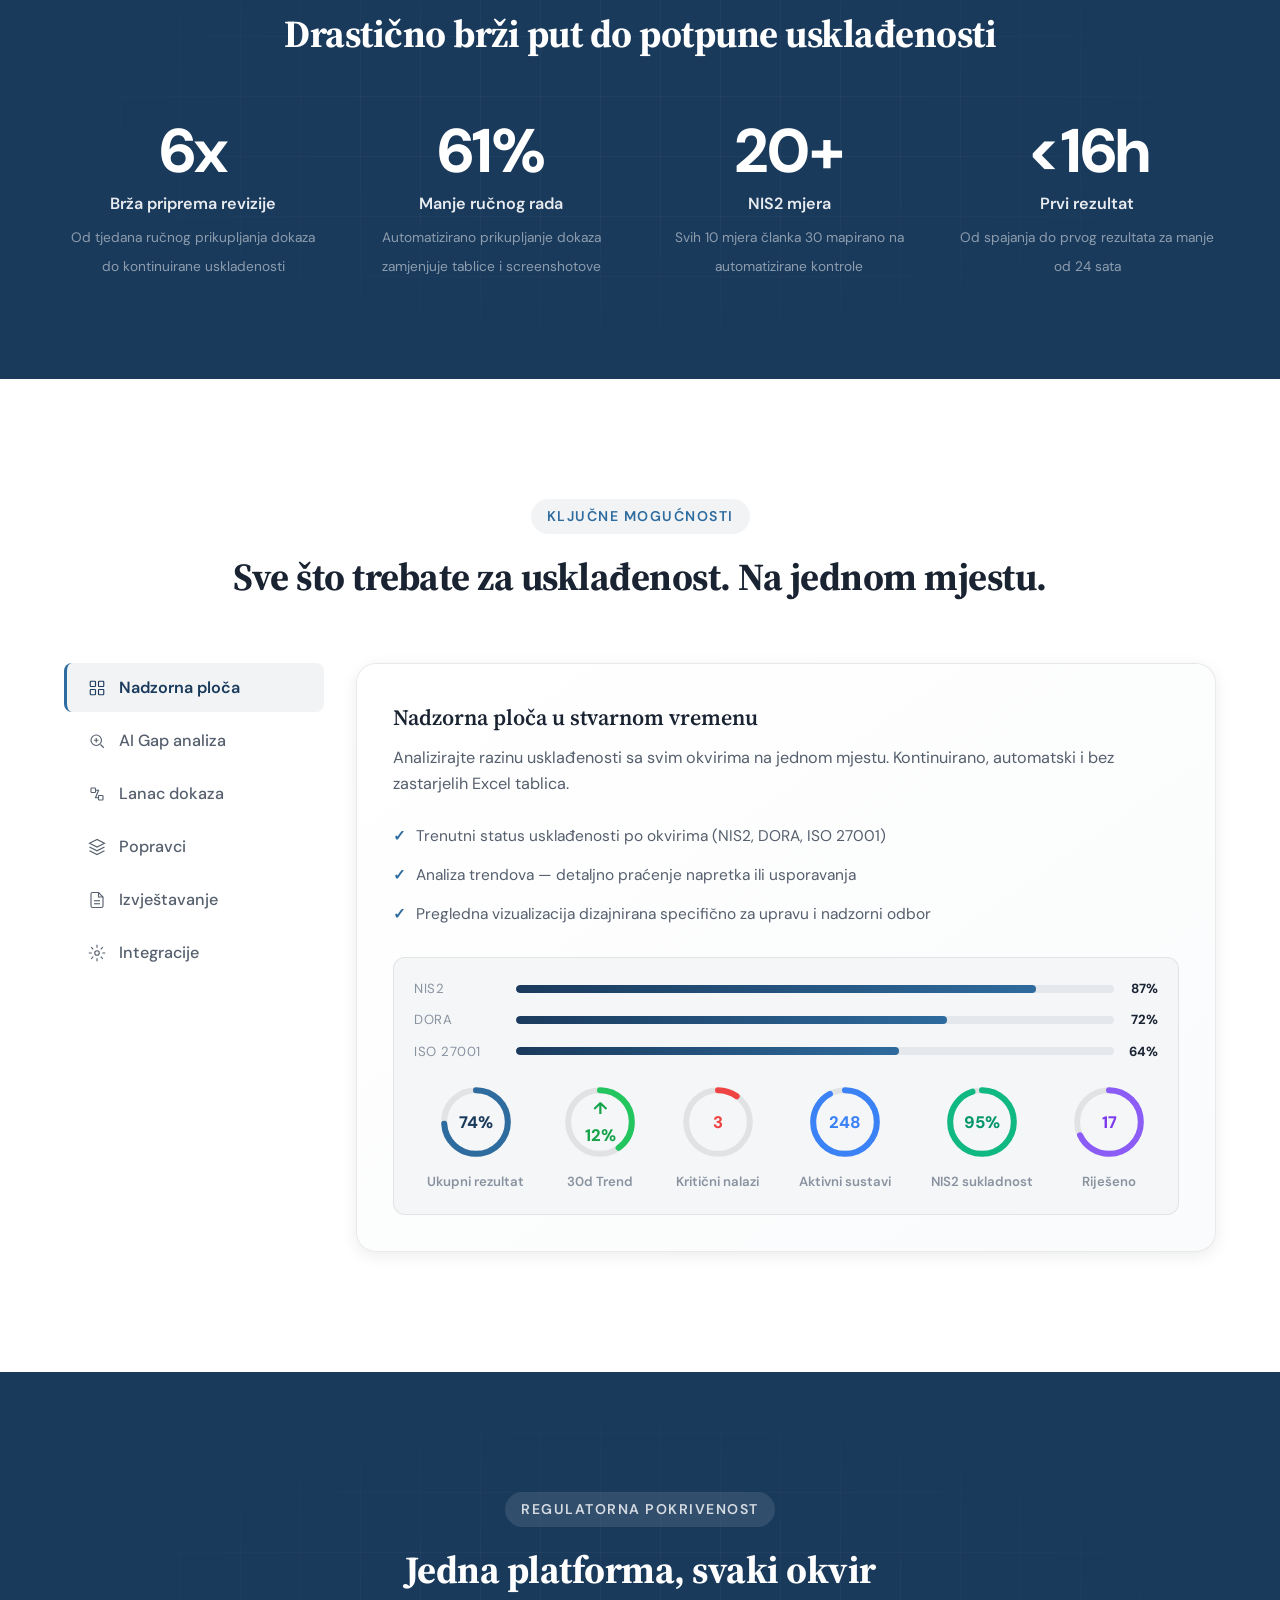
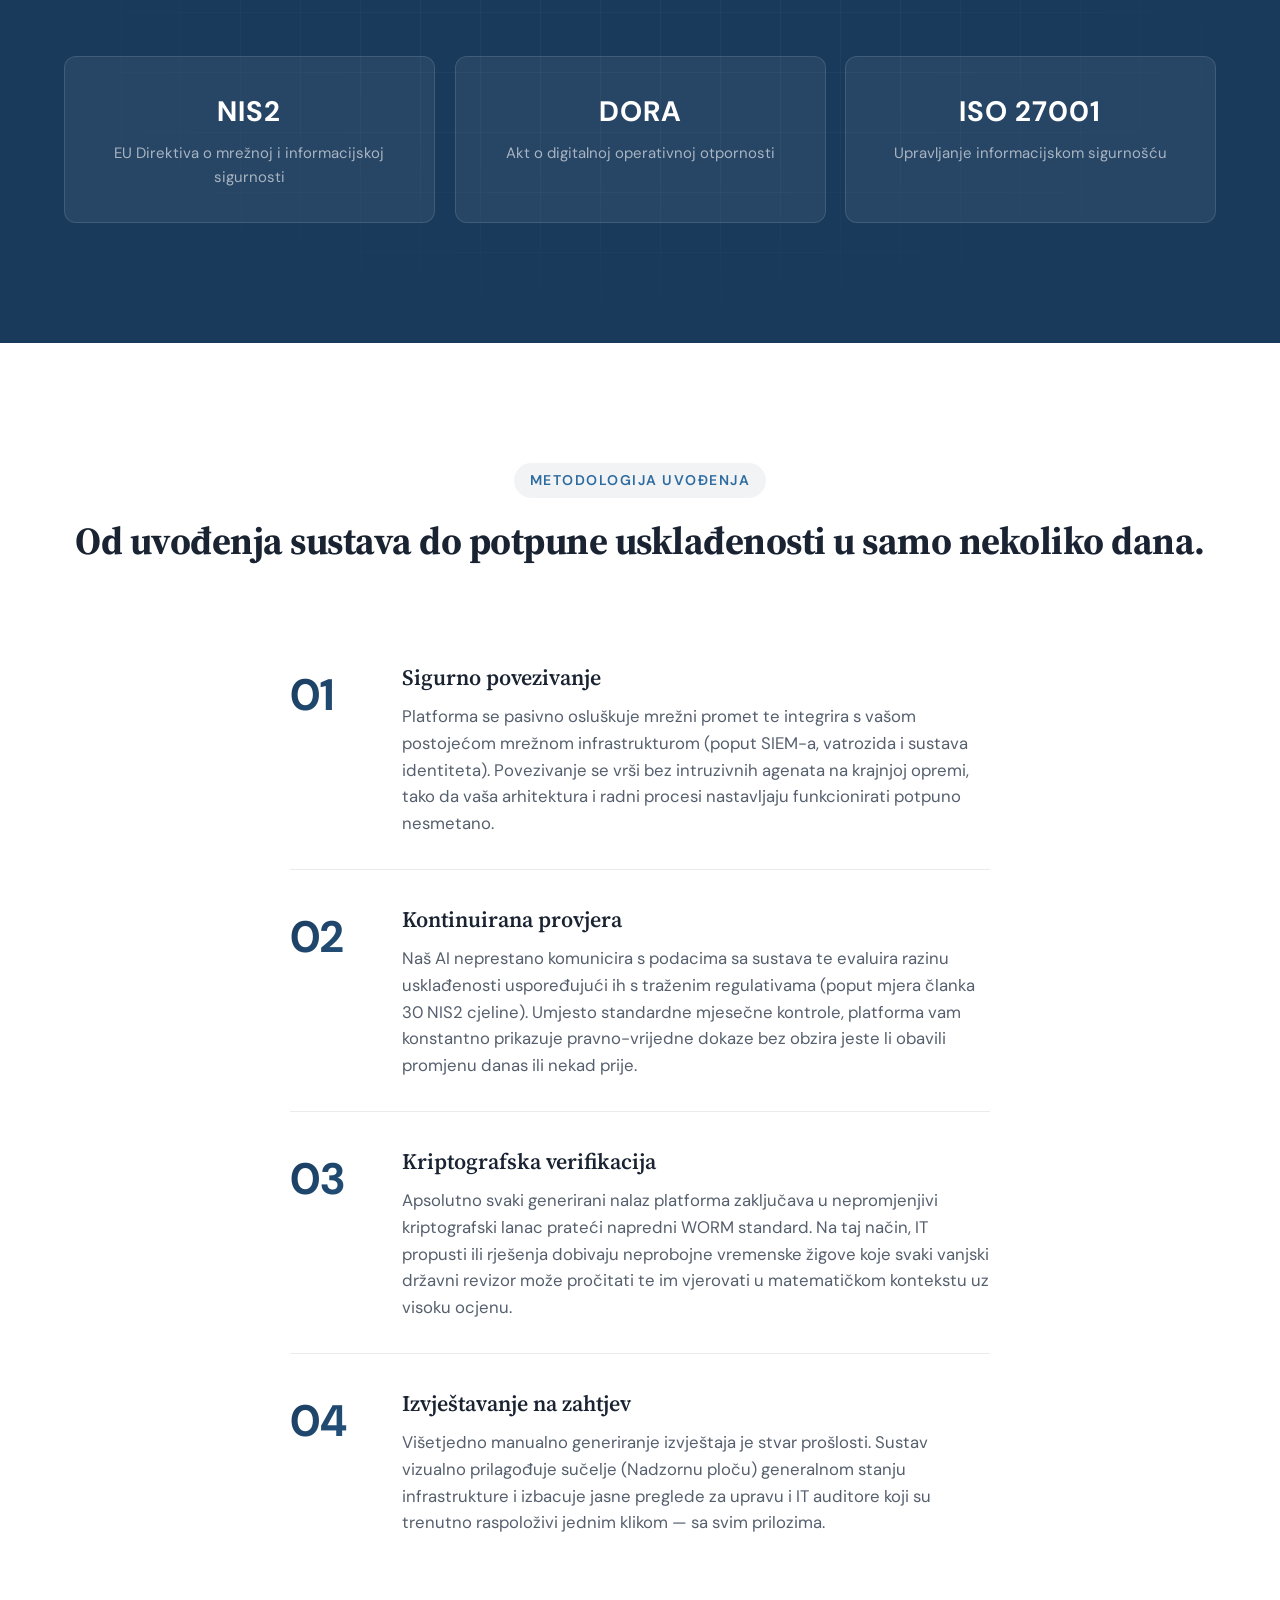
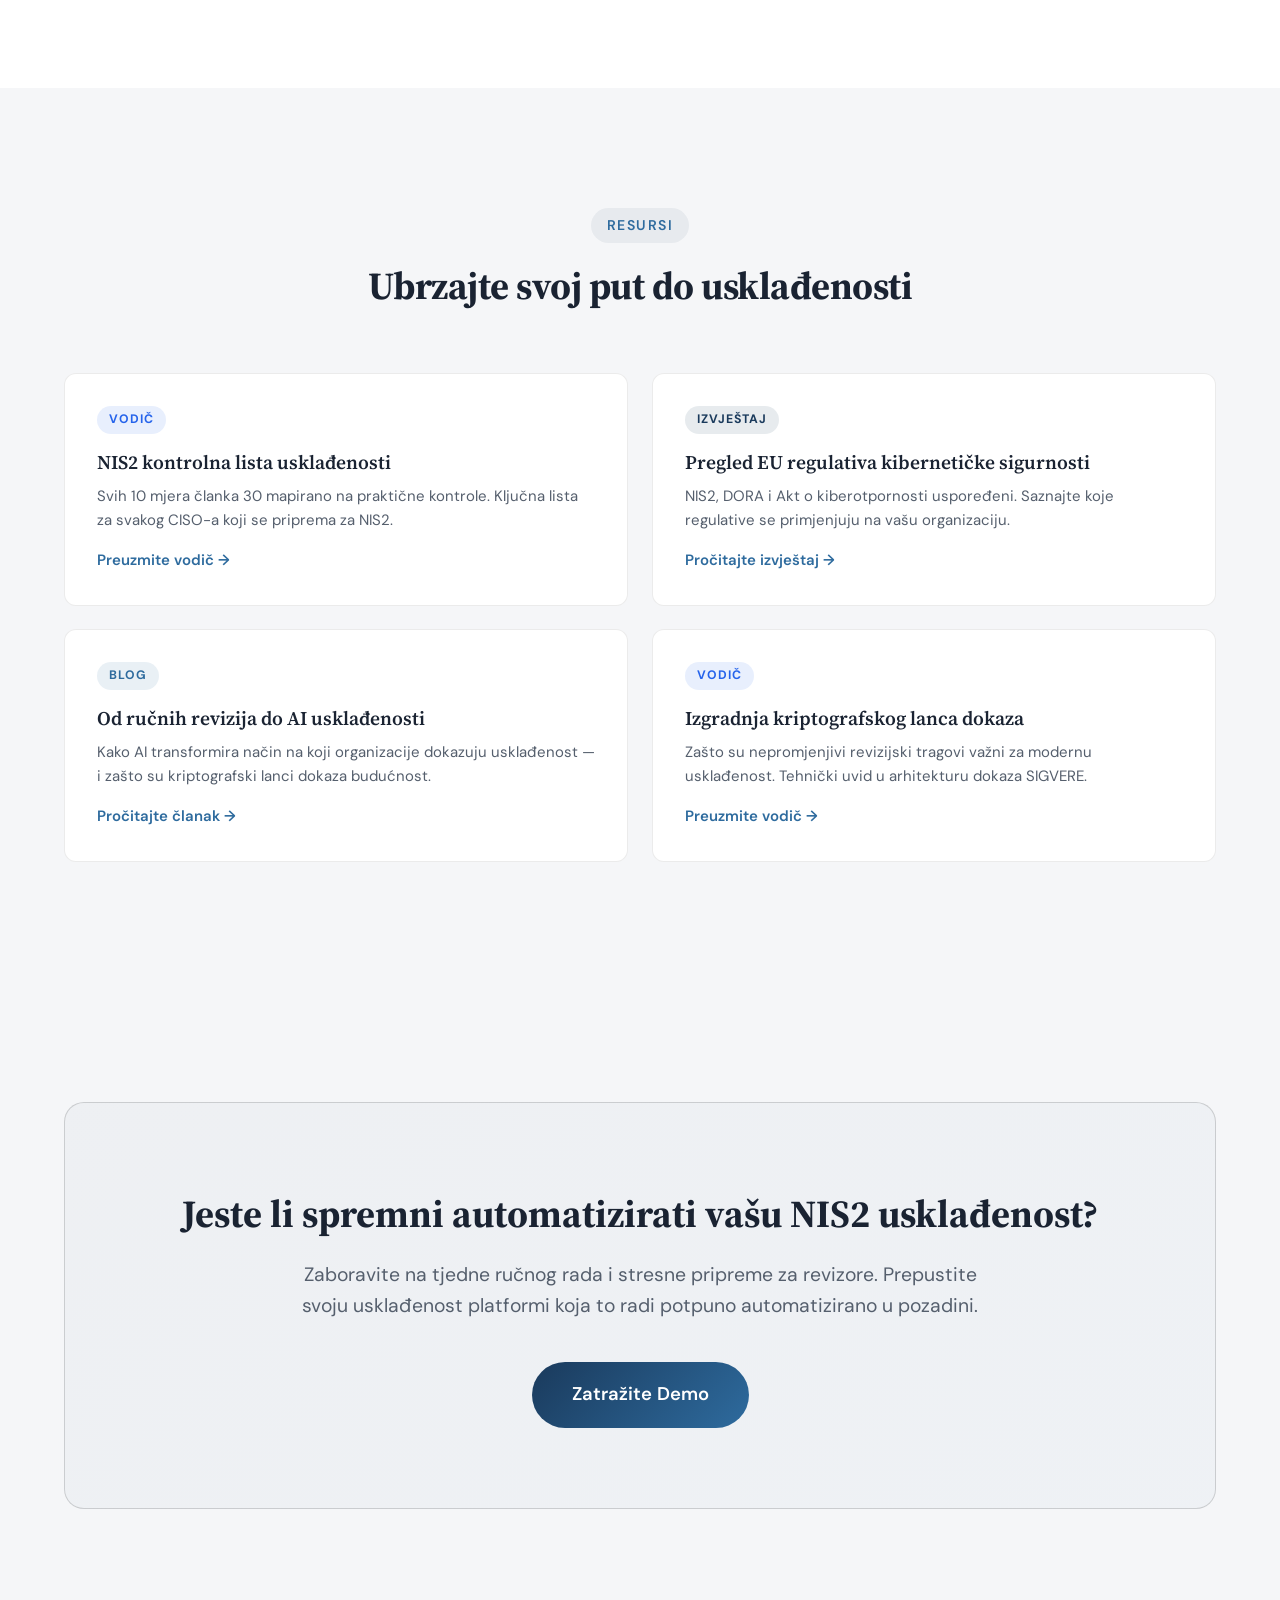
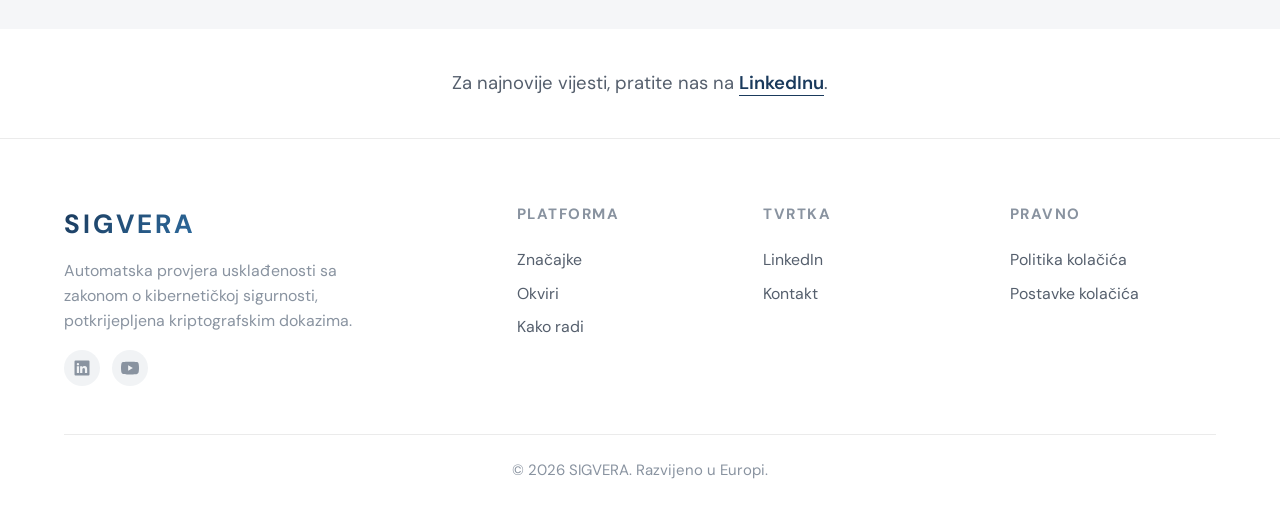
==== commit 95e28809: "content: rewrite CTA text to be more persuasive and natural" ====
--- a/hr/index.html
+++ b/hr/index.html
@@ -442,7 +442,7 @@
         <div class="container">
             <div class="cta-card scroll-animate delay-1">
                 <h2>Jeste li spremni automatizirati vašu NIS2 usklađenost?</h2>
-                <p>Pridružite se organizacijama koje zamjenjuju ručnu pripremu revizije s AI platformom za kontinuiranu usklađenost.</p>
+                <p>Zaboravite na tjedne ručnog rada i stresne pripreme za revizore. Prepustite svoju usklađenost platformi koja to radi potpuno automatizirano u pozadini.</p>
                 <div class="cta-buttons">
                     <a href="#" class="btn btn-primary btn-large" onclick="openContactModal(); return false;">Zatražite Demo</a>
                 </div>
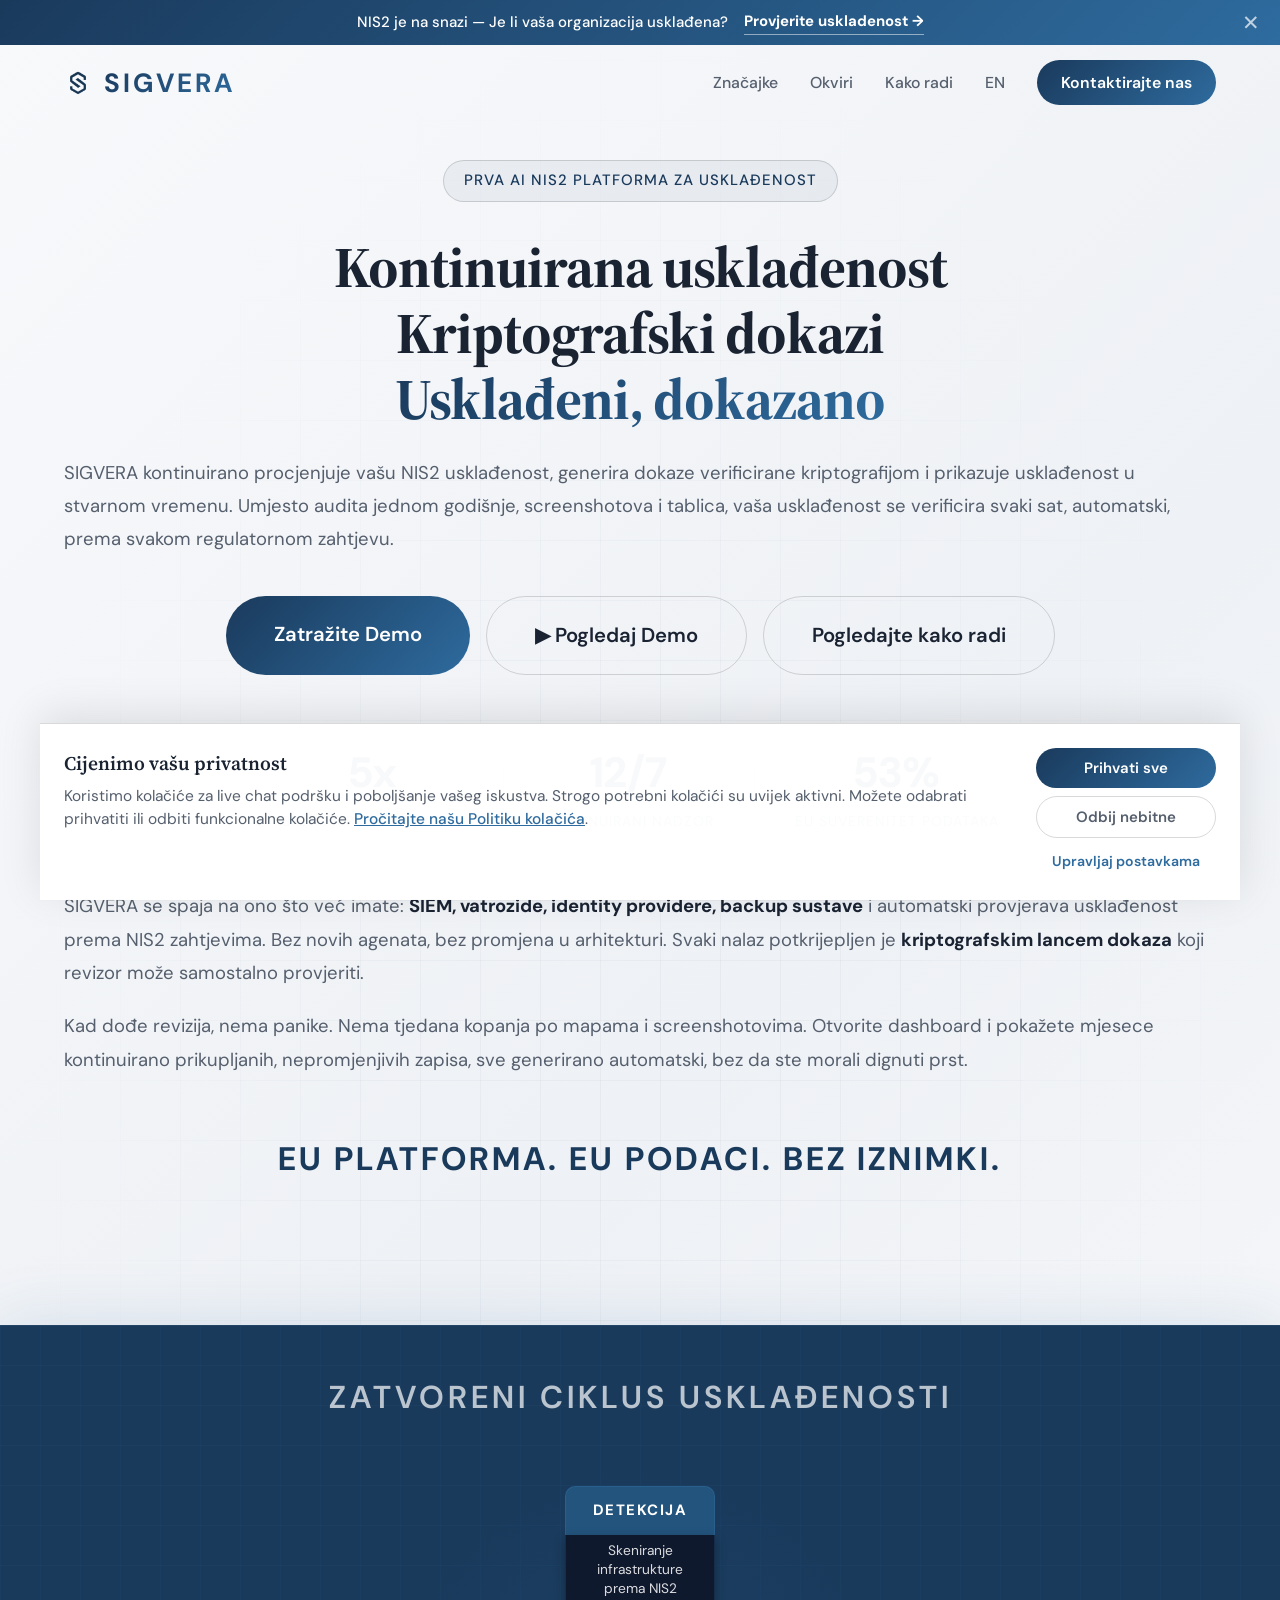
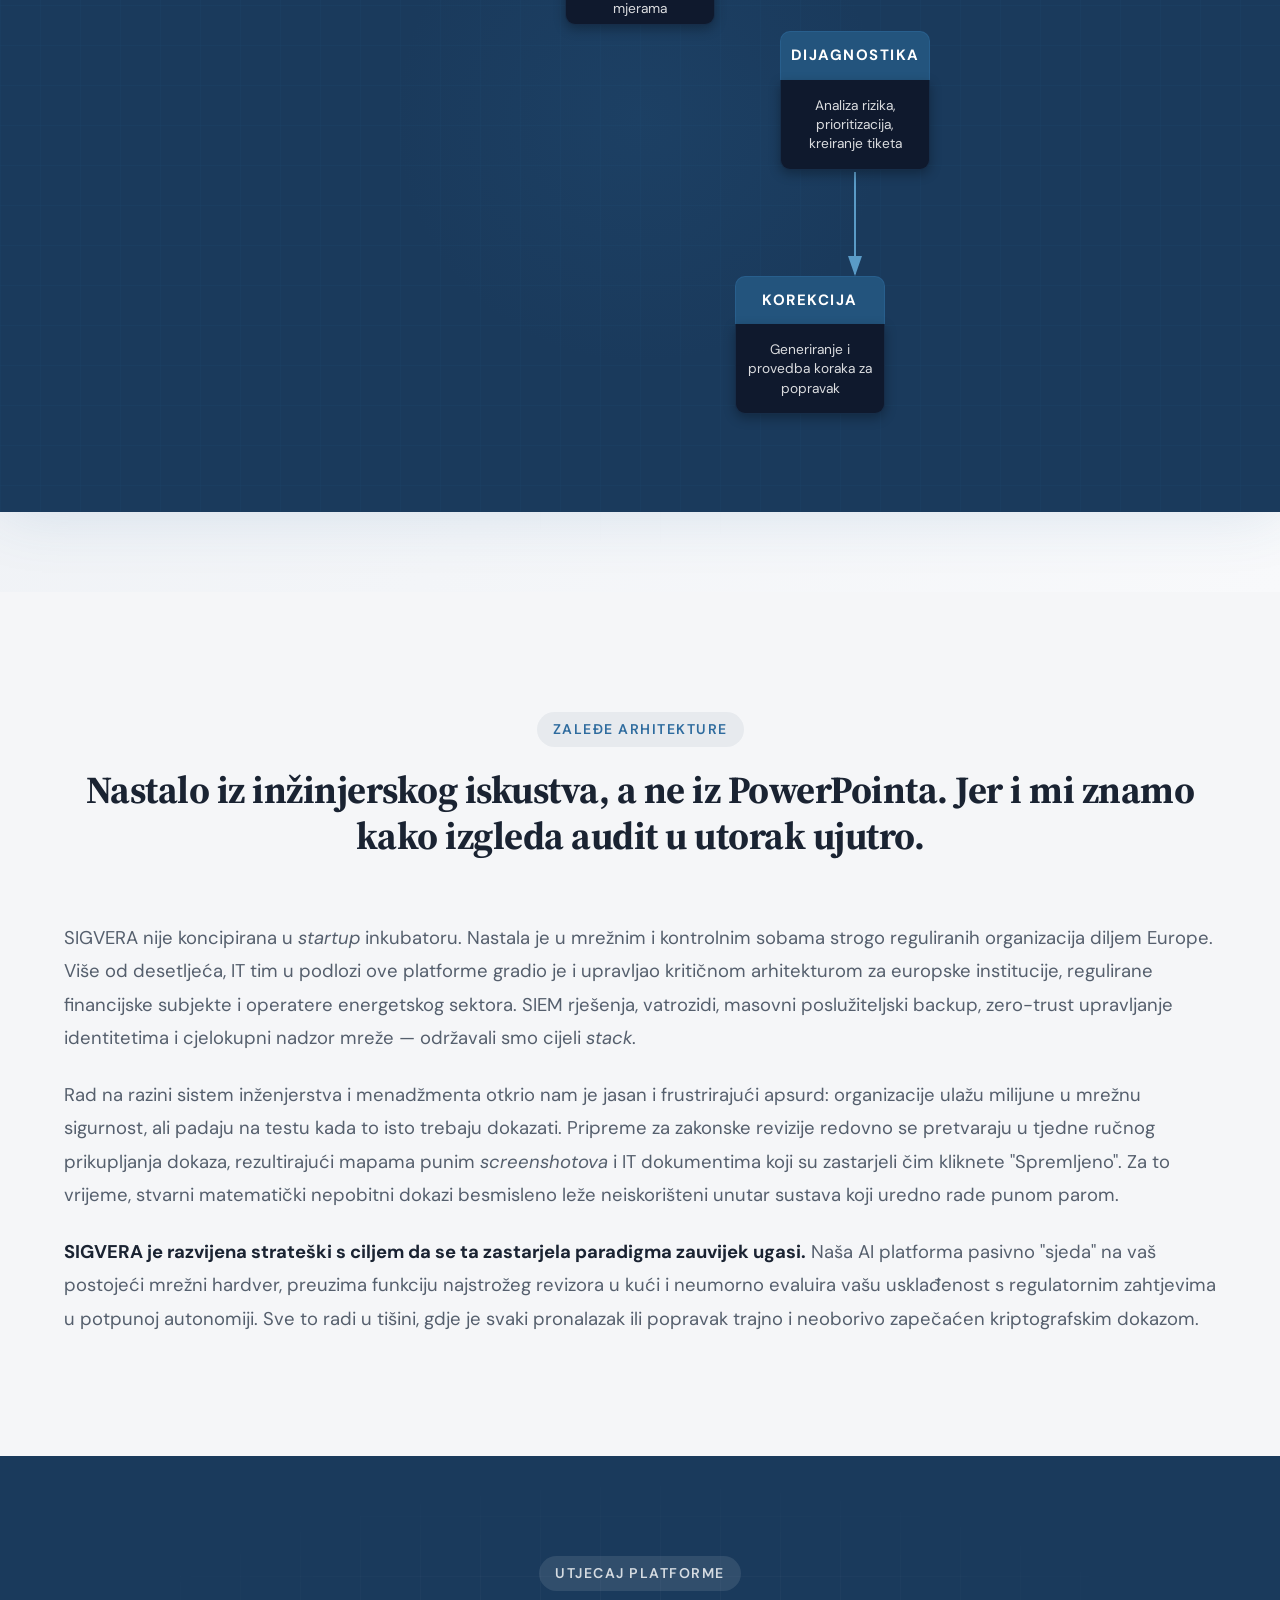
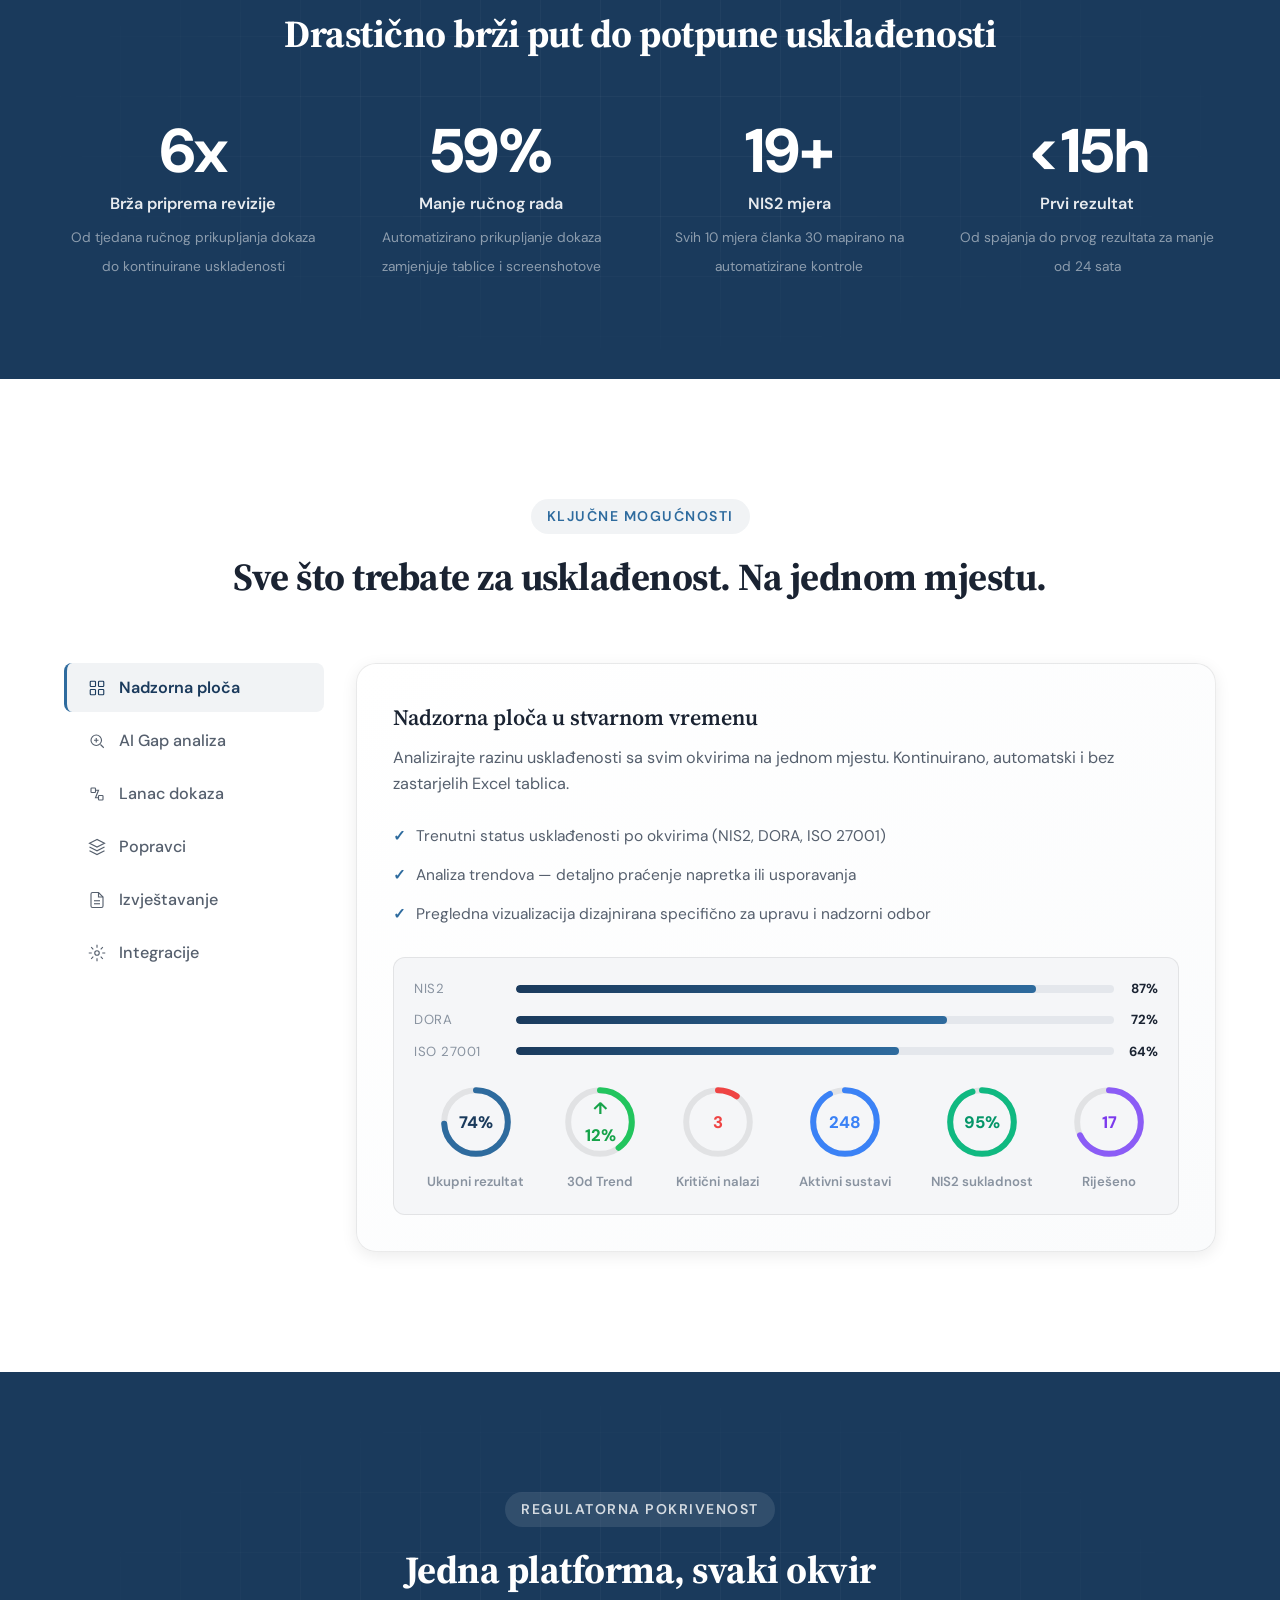
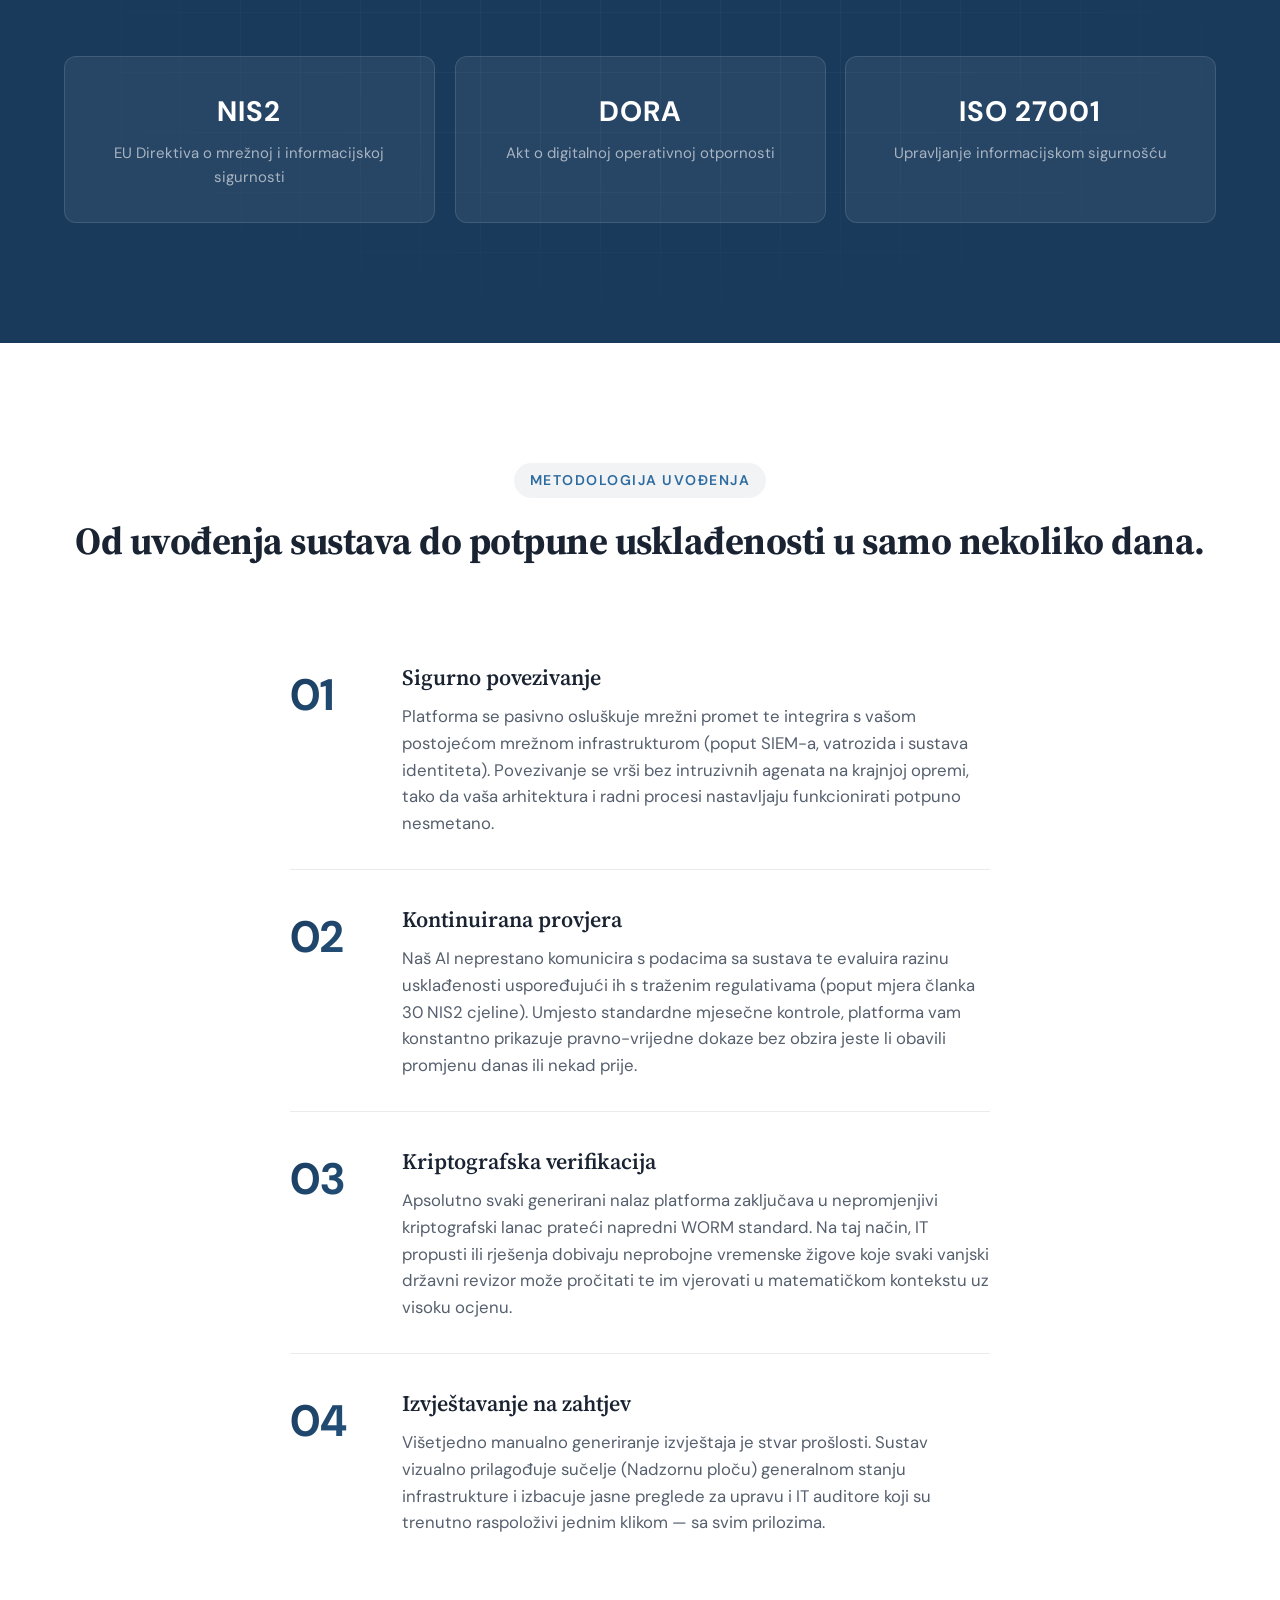
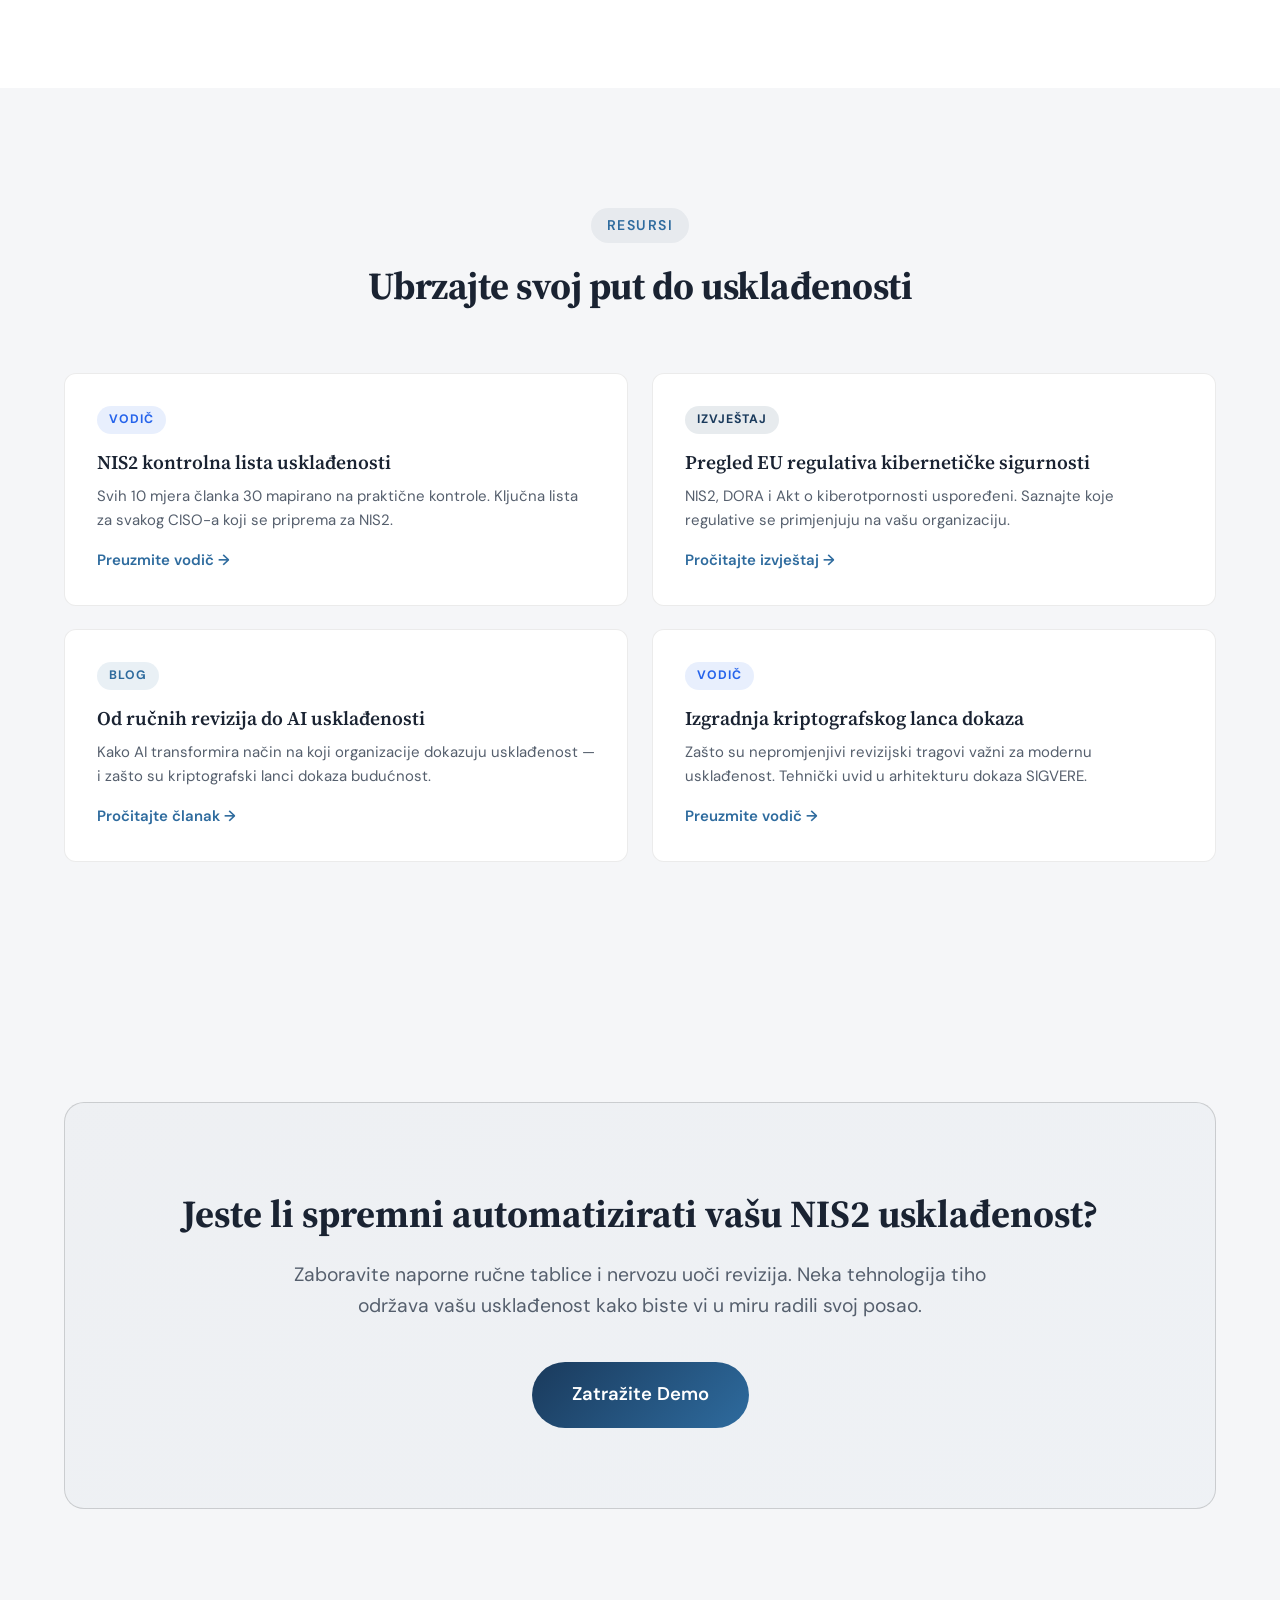
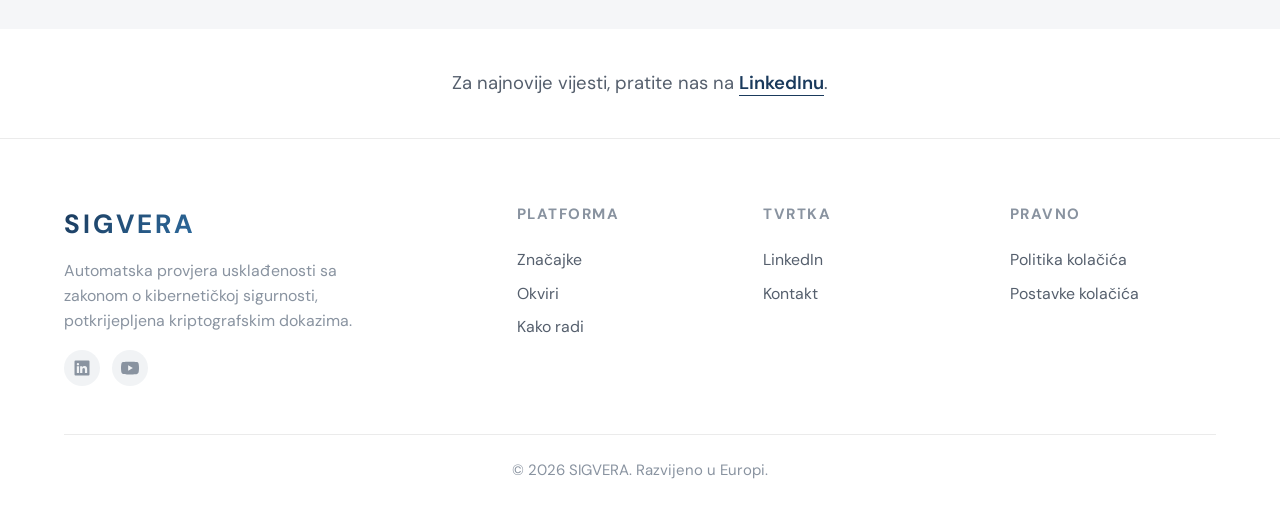
==== commit a4b819c3: "content: fully conversational tone for CTA" ====
--- a/hr/index.html
+++ b/hr/index.html
@@ -442,7 +442,7 @@
         <div class="container">
             <div class="cta-card scroll-animate delay-1">
                 <h2>Jeste li spremni automatizirati vašu NIS2 usklađenost?</h2>
-                <p>Zaboravite na tjedne ručnog rada i stresne pripreme za revizore. Prepustite svoju usklađenost platformi koja to radi potpuno automatizirano u pozadini.</p>
+                <p>Zaboravite naporne ručne tablice i nervozu uoči revizija. Neka tehnologija tiho održava vašu usklađenost kako biste vi u miru radili svoj posao.</p>
                 <div class="cta-buttons">
                     <a href="#" class="btn btn-primary btn-large" onclick="openContactModal(); return false;">Zatražite Demo</a>
                 </div>
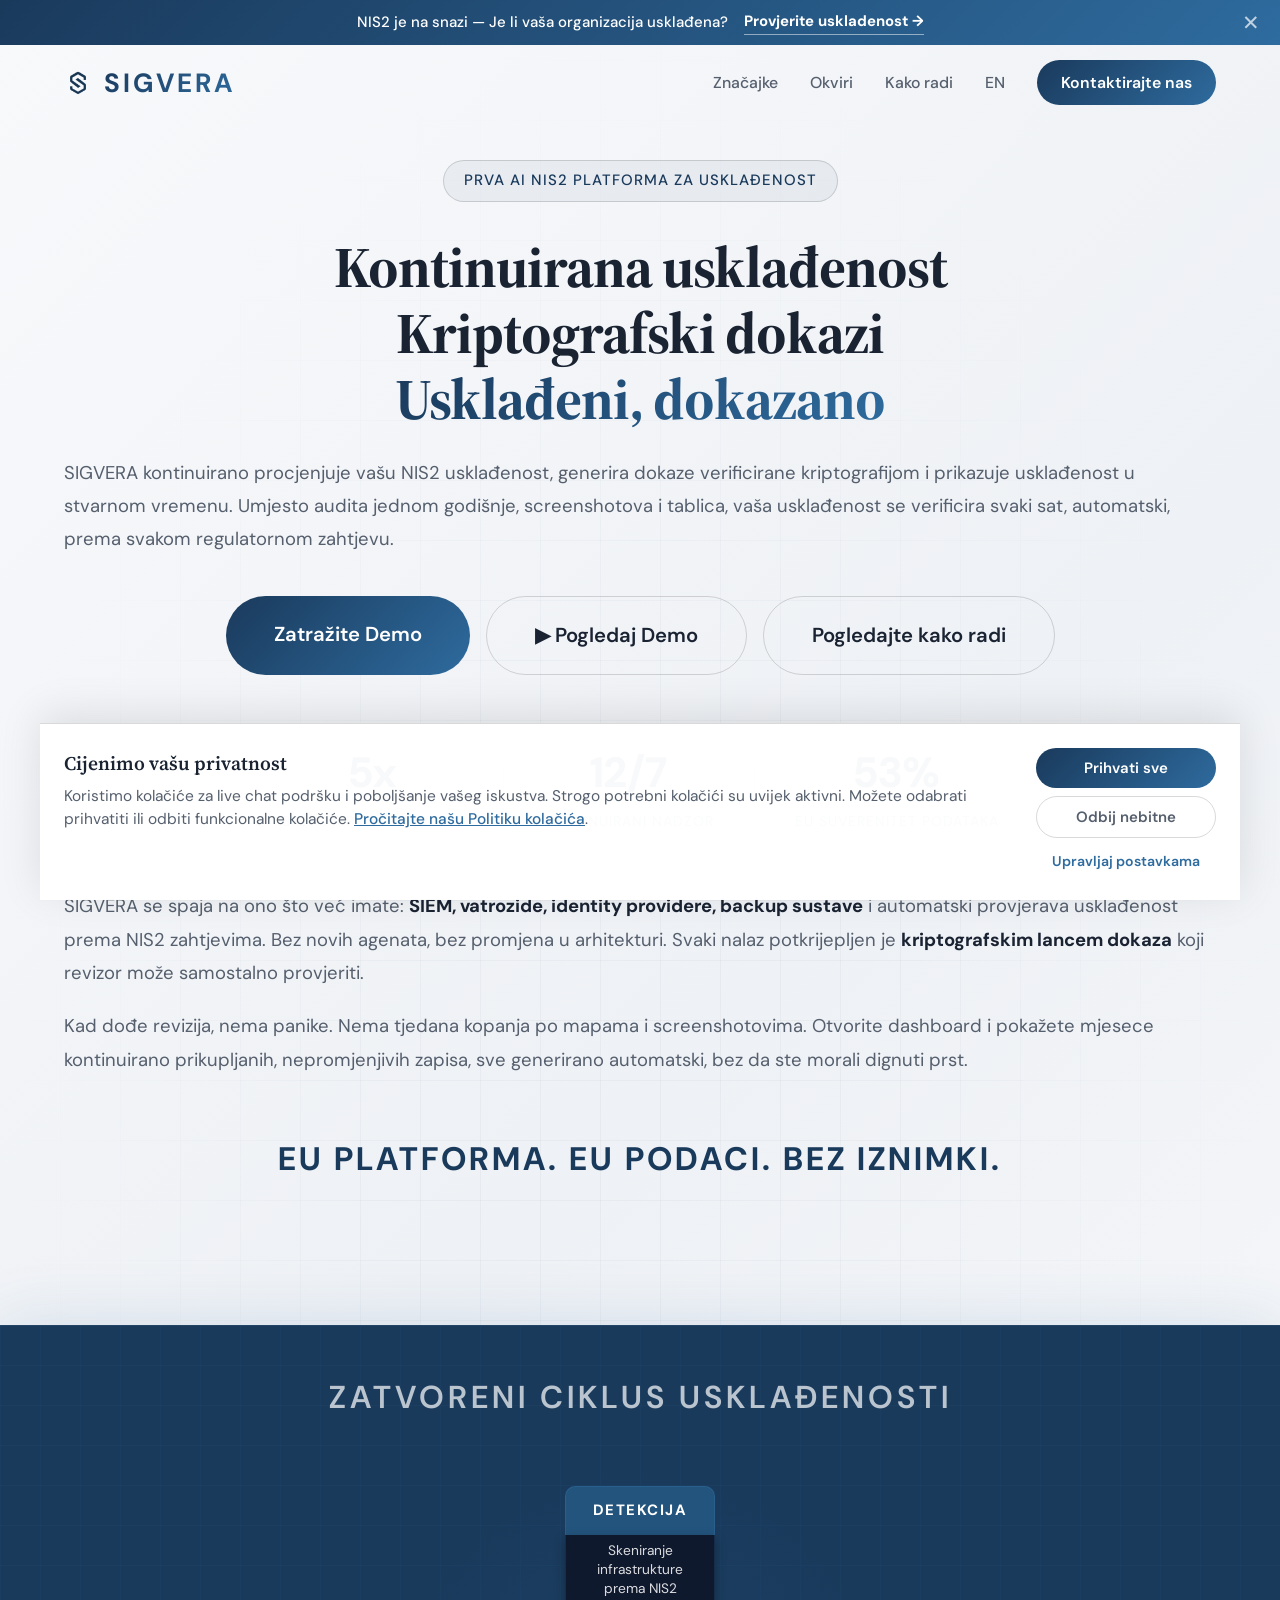
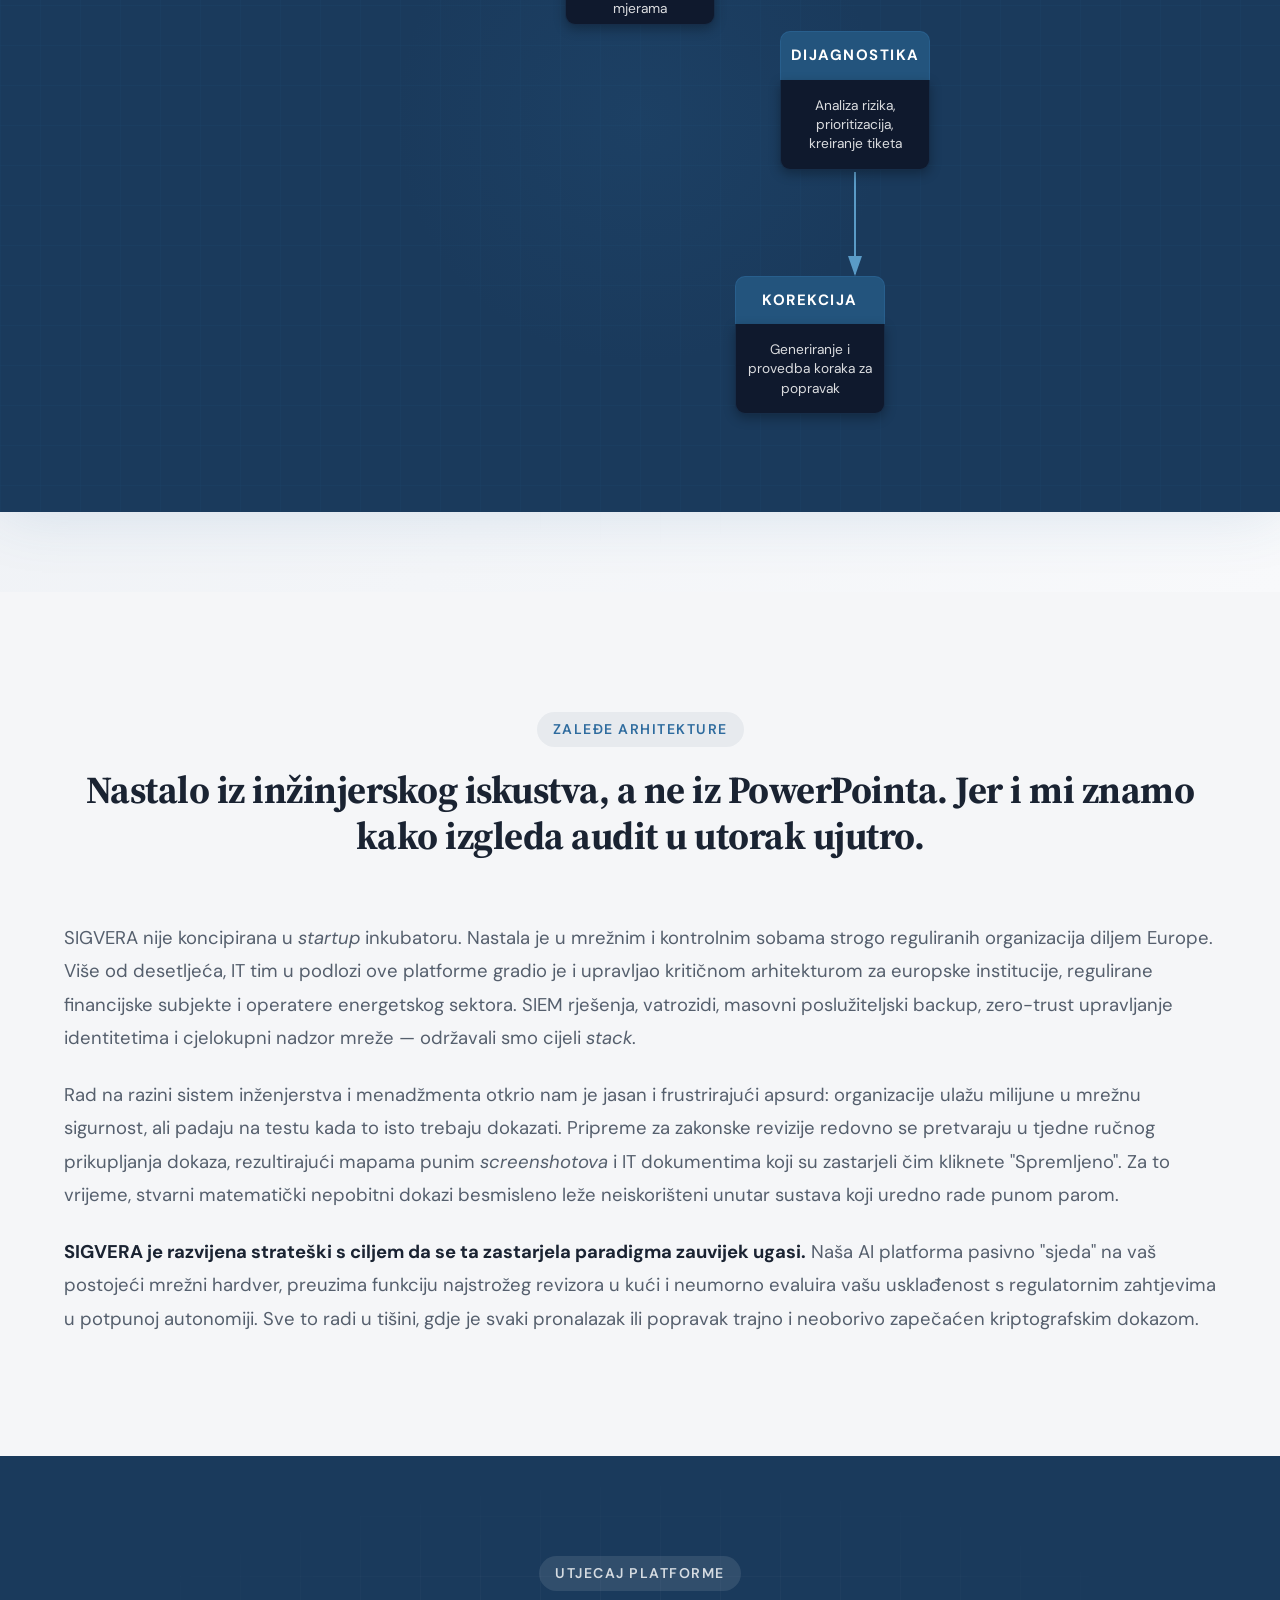
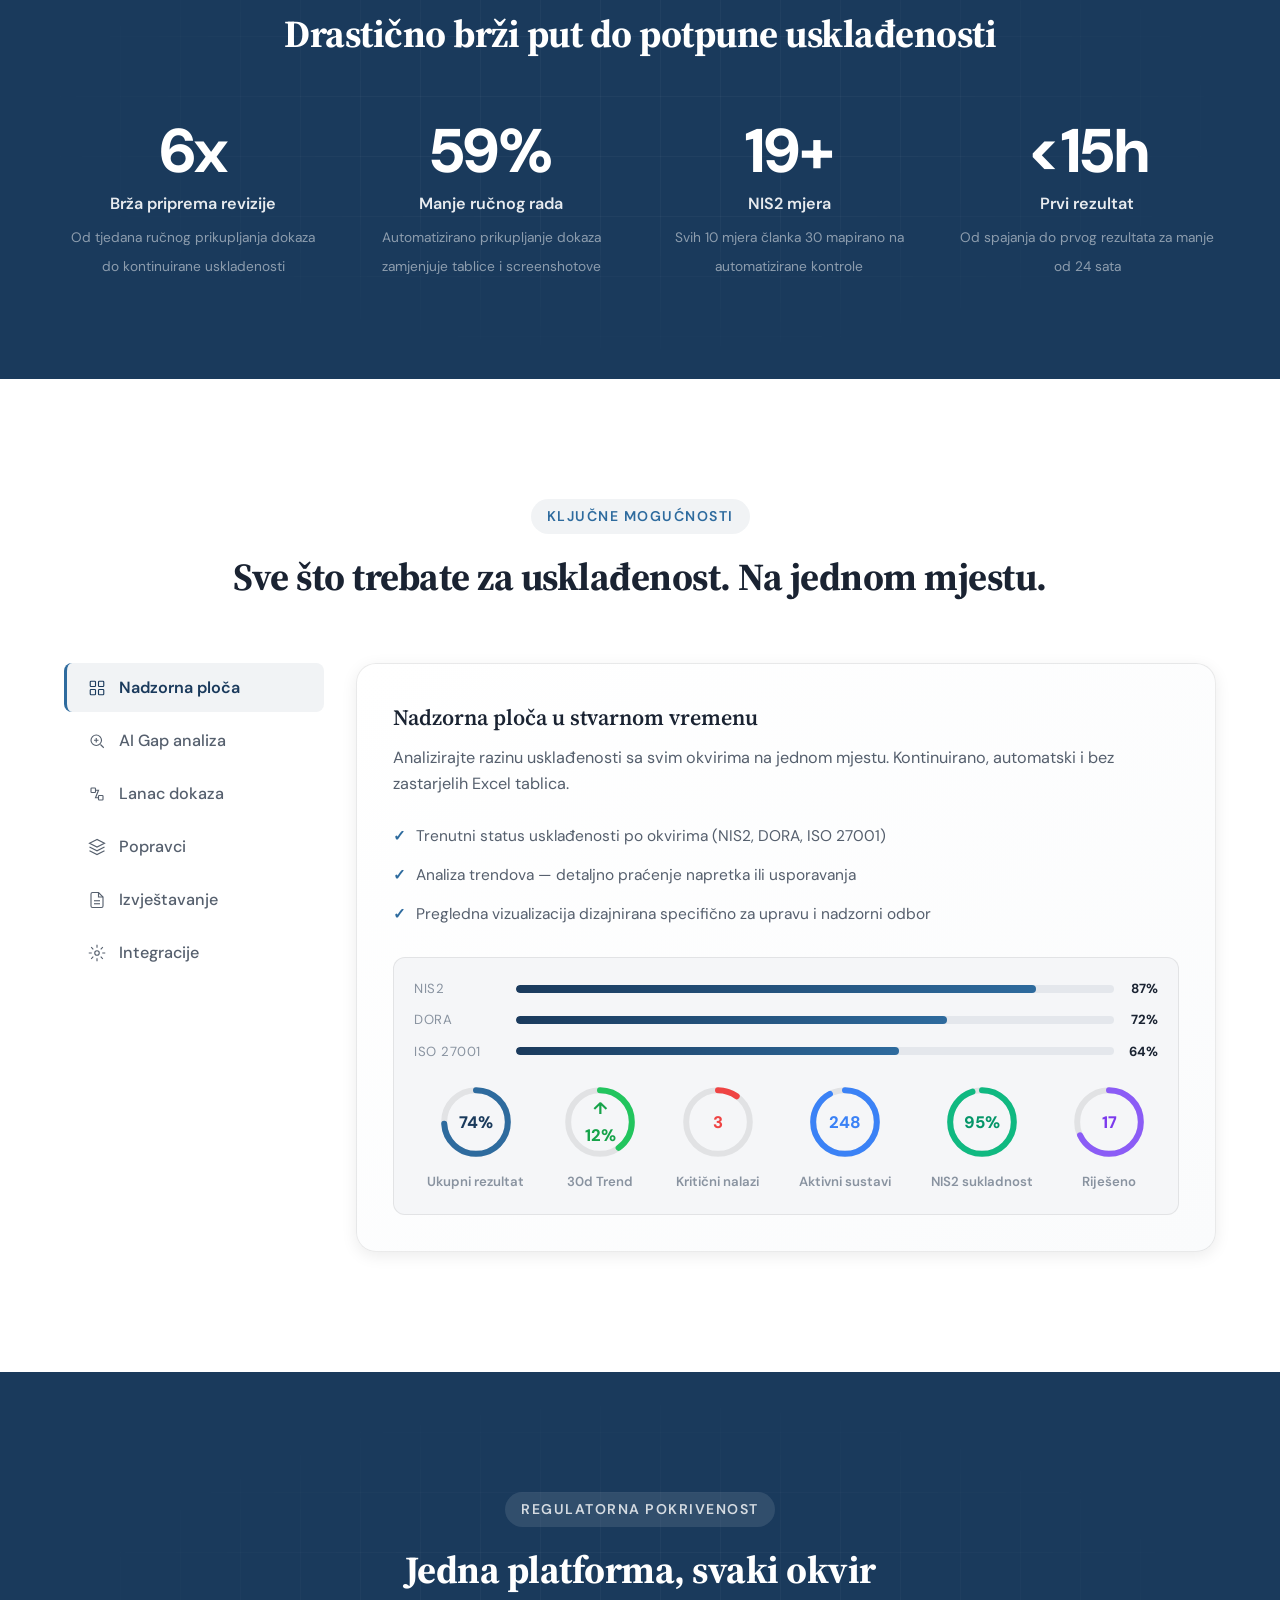
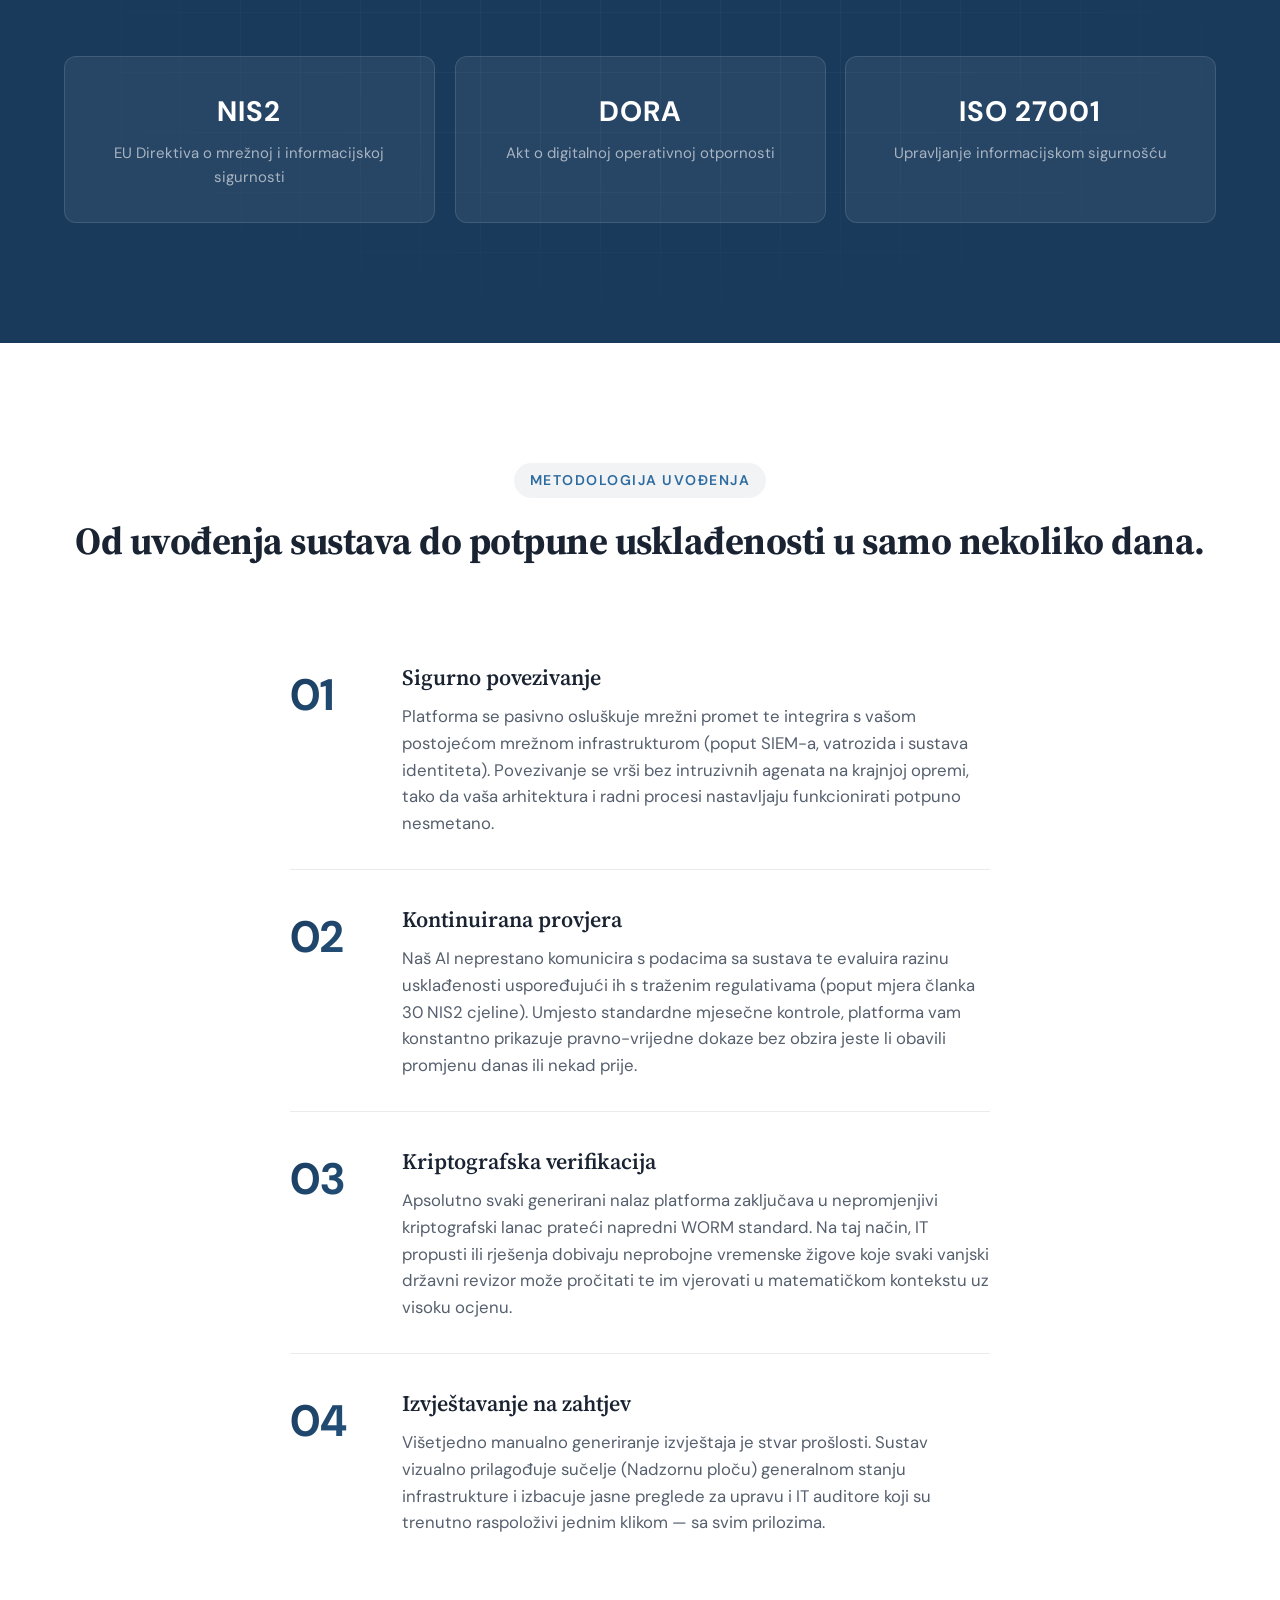
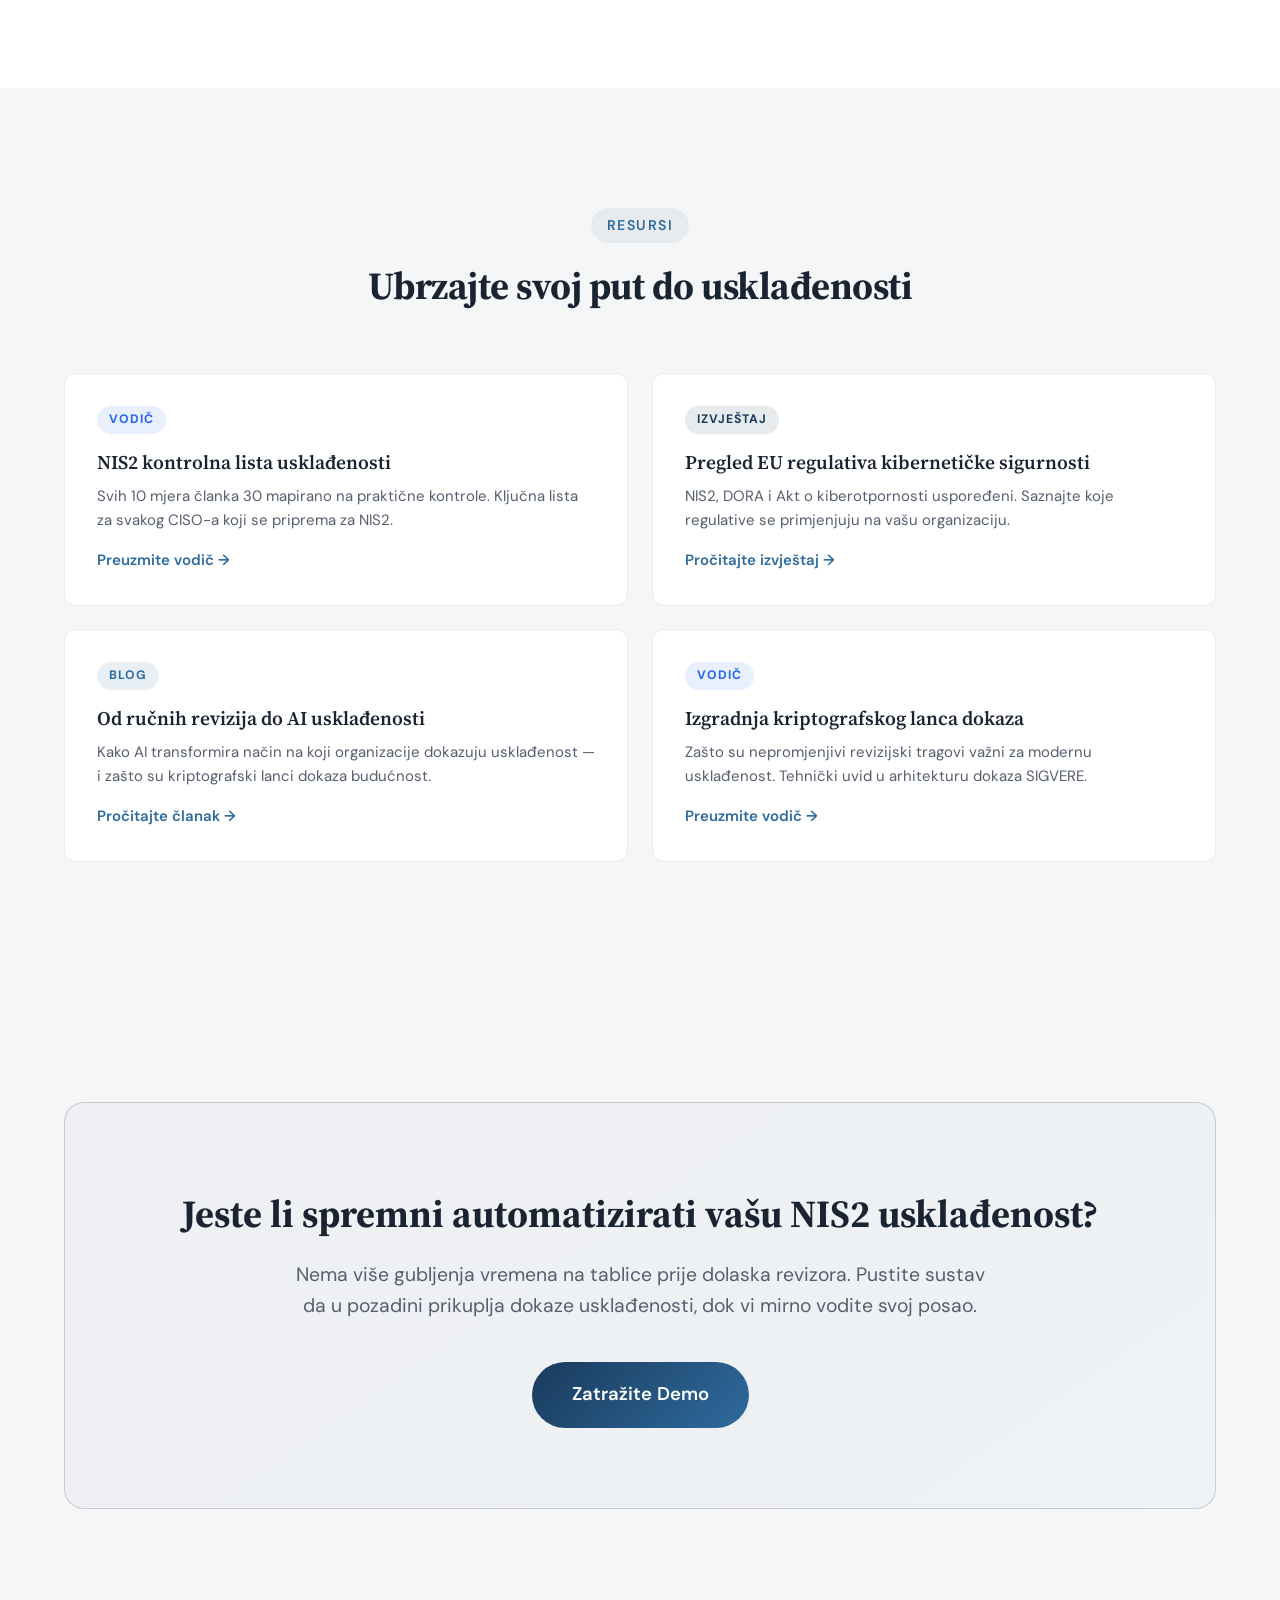
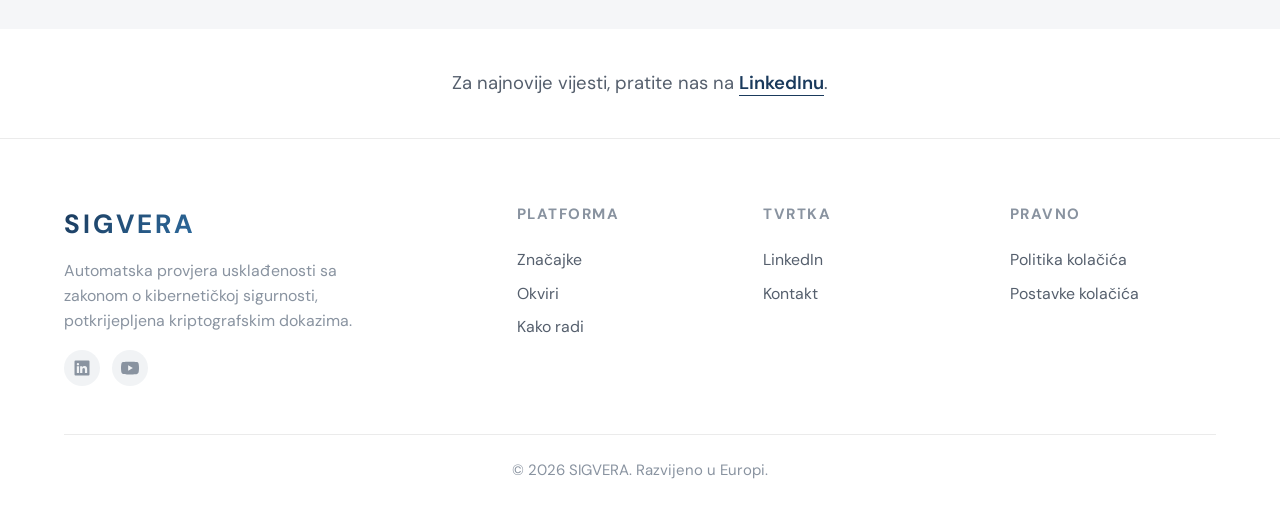
==== commit 28a17a2c: "content: rewrite CTA text to be brutally honest and zero-marketing tone" ====
--- a/hr/index.html
+++ b/hr/index.html
@@ -442,7 +442,7 @@
         <div class="container">
             <div class="cta-card scroll-animate delay-1">
                 <h2>Jeste li spremni automatizirati vašu NIS2 usklađenost?</h2>
-                <p>Zaboravite naporne ručne tablice i nervozu uoči revizija. Neka tehnologija tiho održava vašu usklađenost kako biste vi u miru radili svoj posao.</p>
+                <p>Nema više gubljenja vremena na tablice prije dolaska revizora. Pustite sustav da u pozadini prikuplja dokaze usklađenosti, dok vi mirno vodite svoj posao.</p>
                 <div class="cta-buttons">
                     <a href="#" class="btn btn-primary btn-large" onclick="openContactModal(); return false;">Zatražite Demo</a>
                 </div>
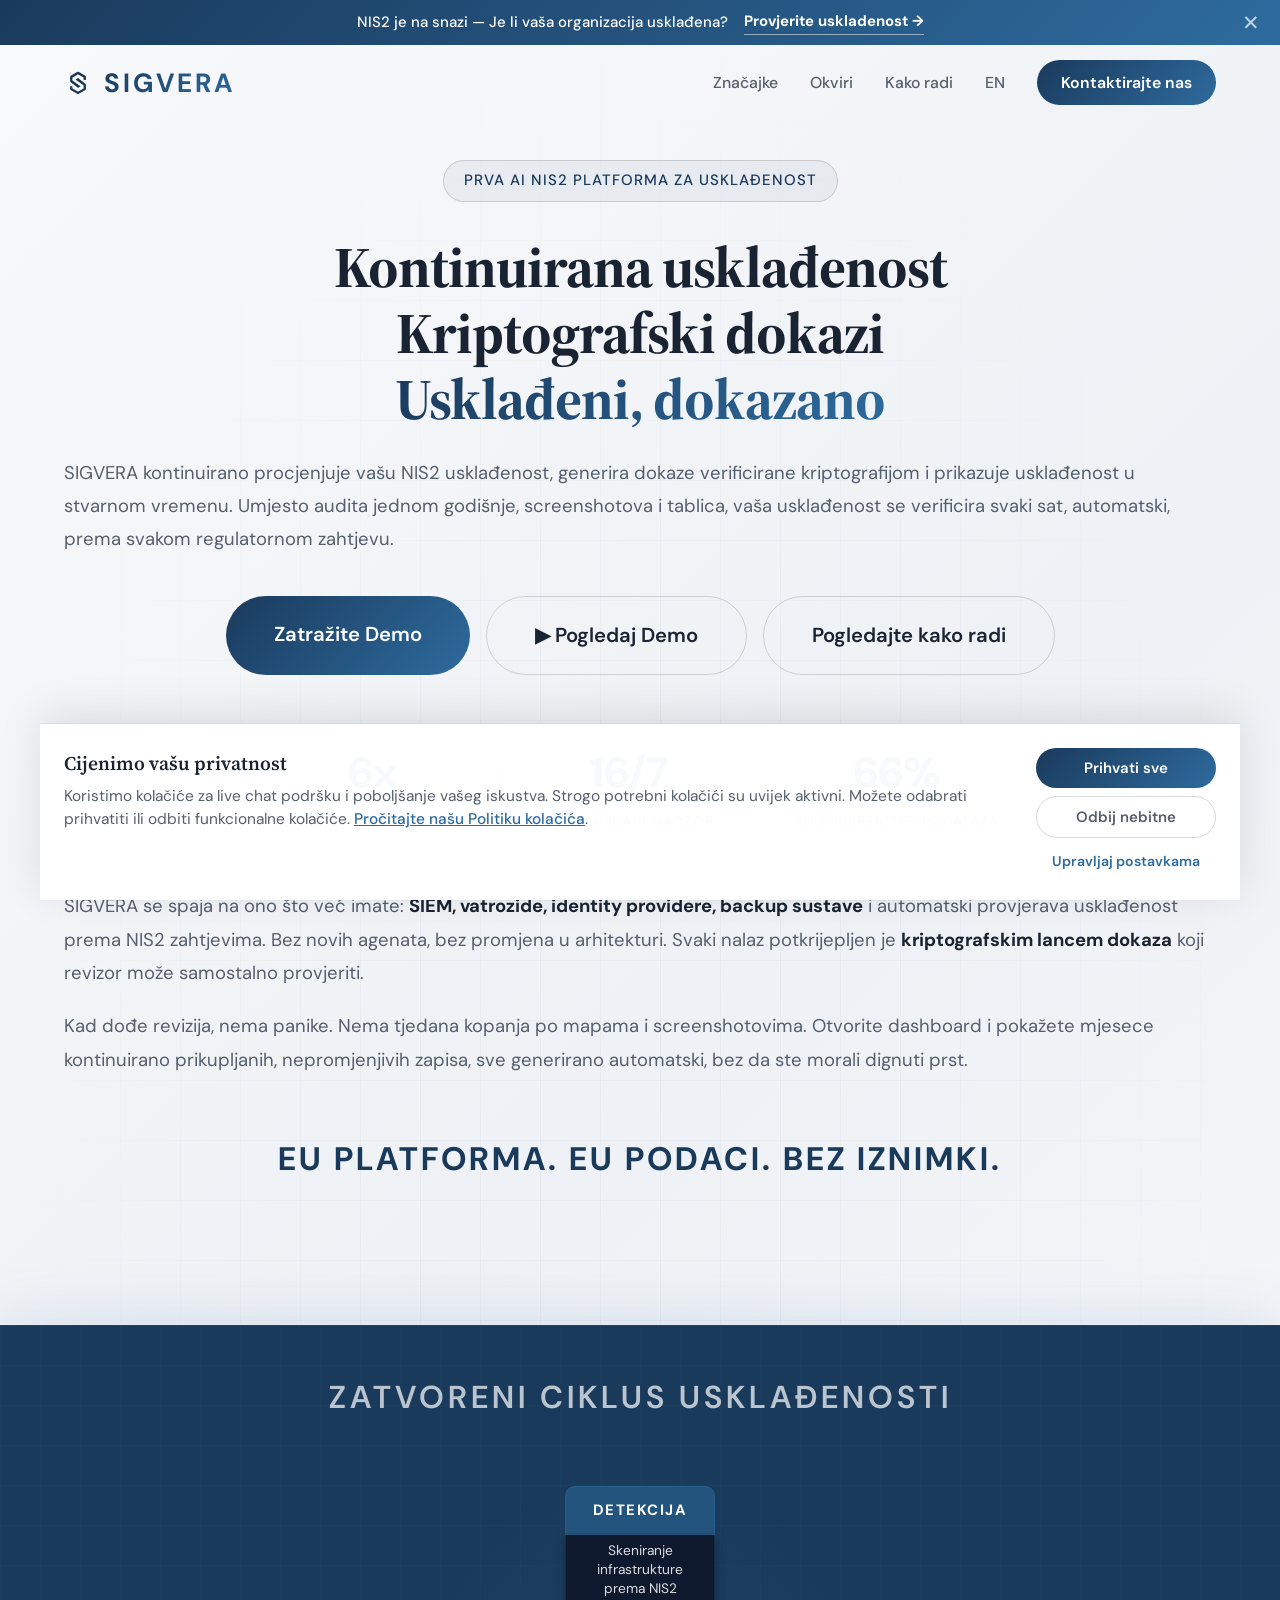
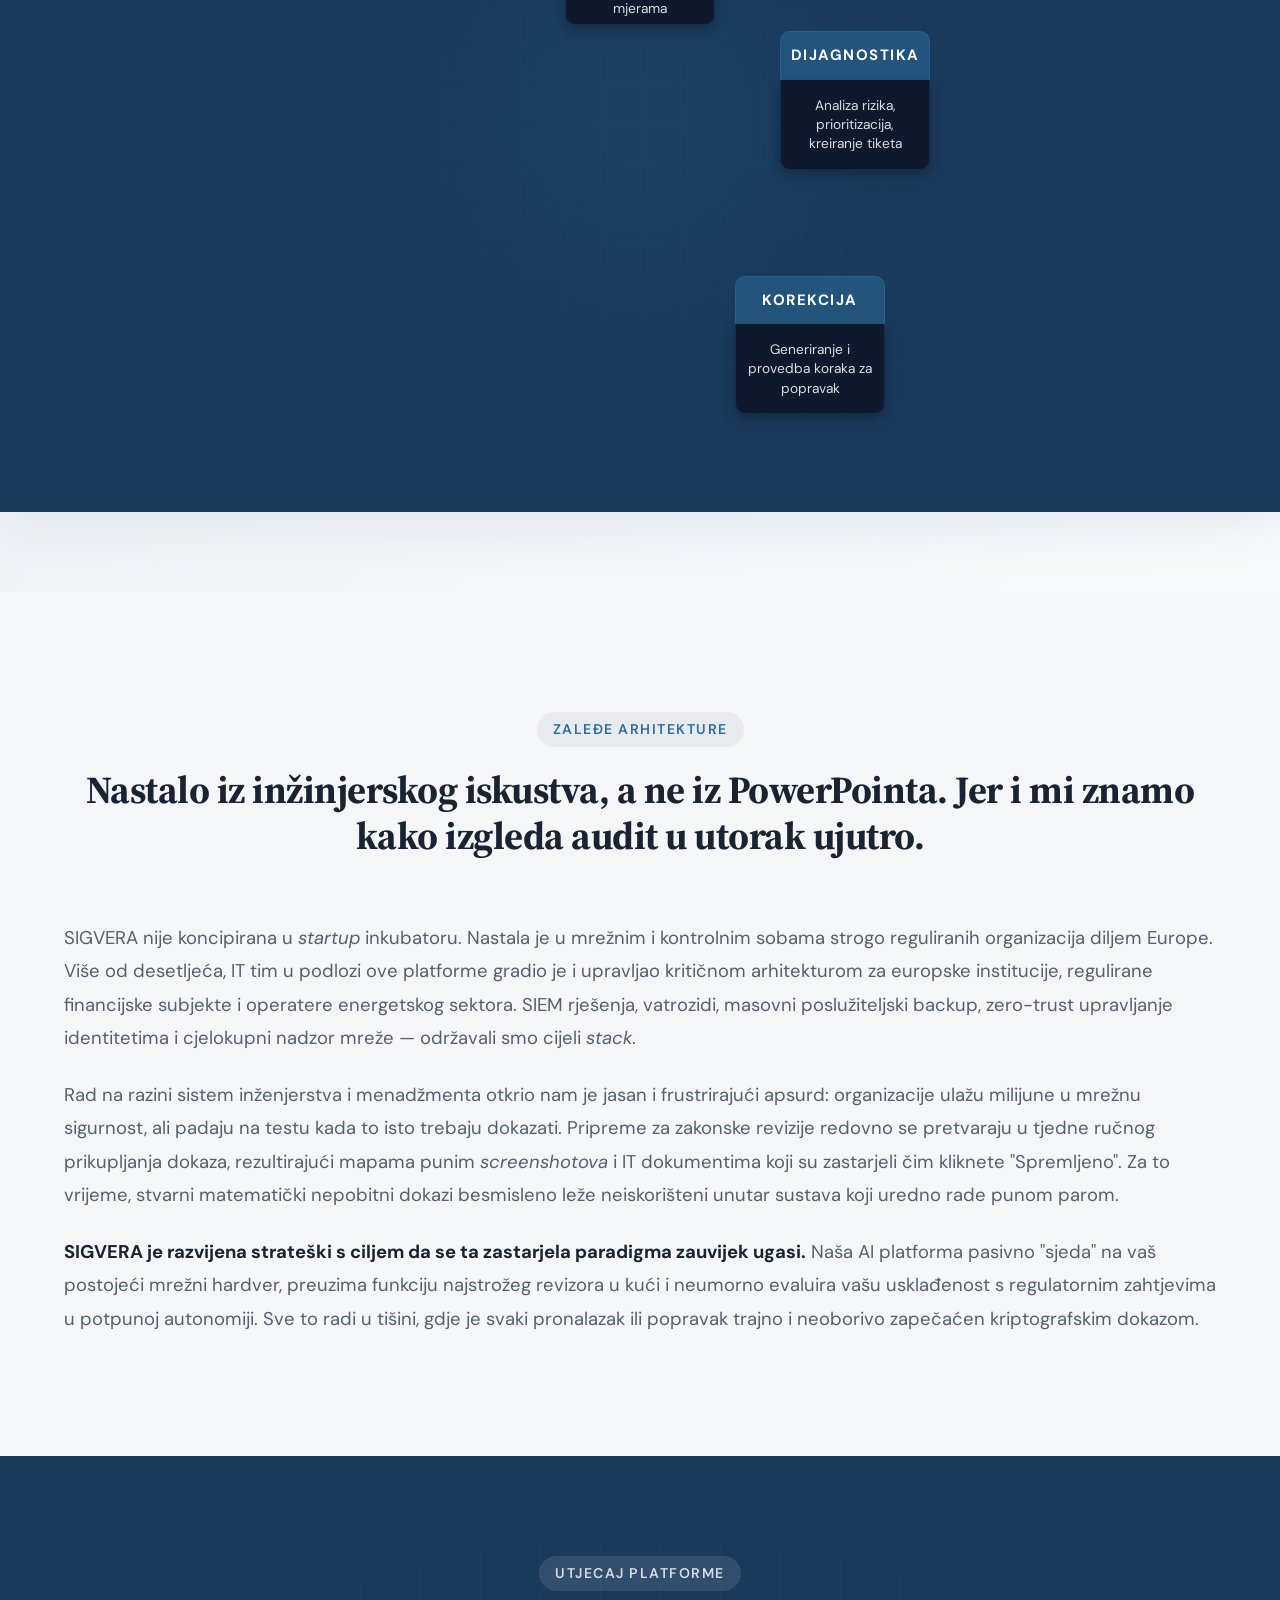
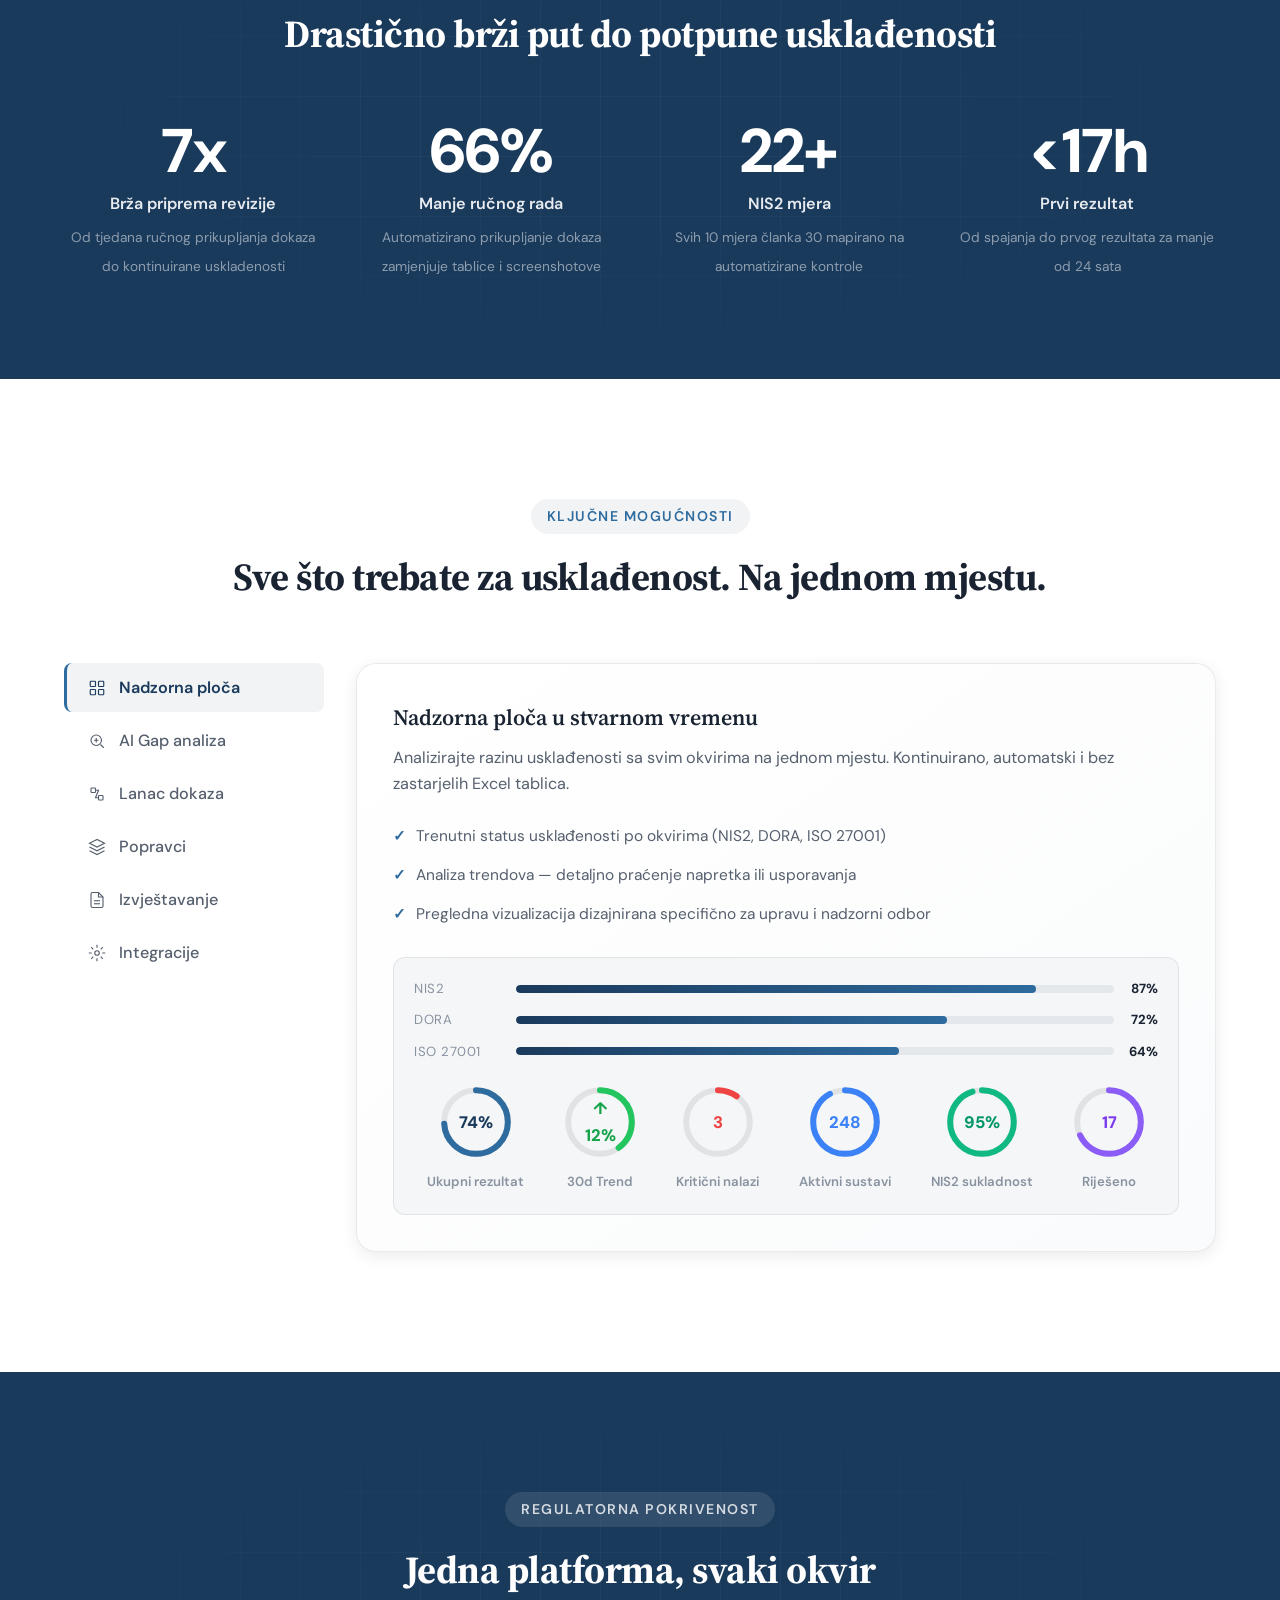
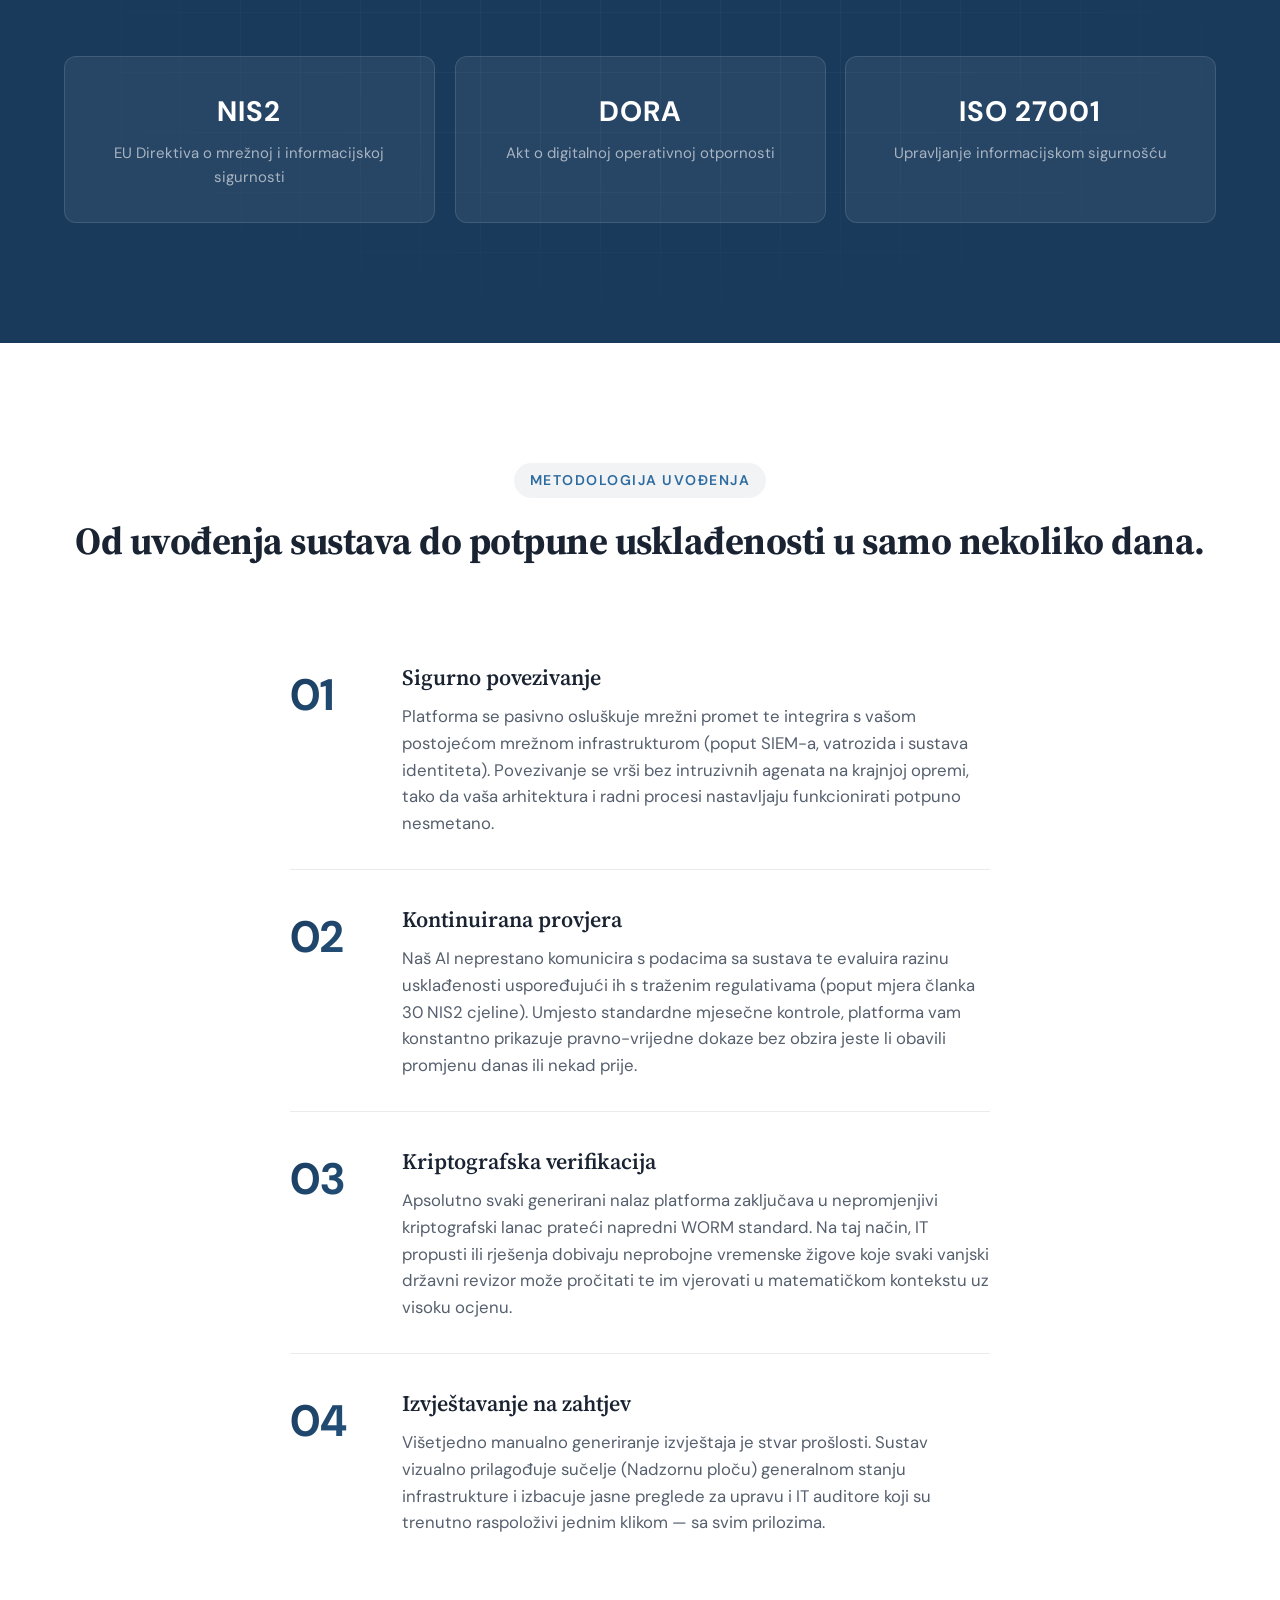
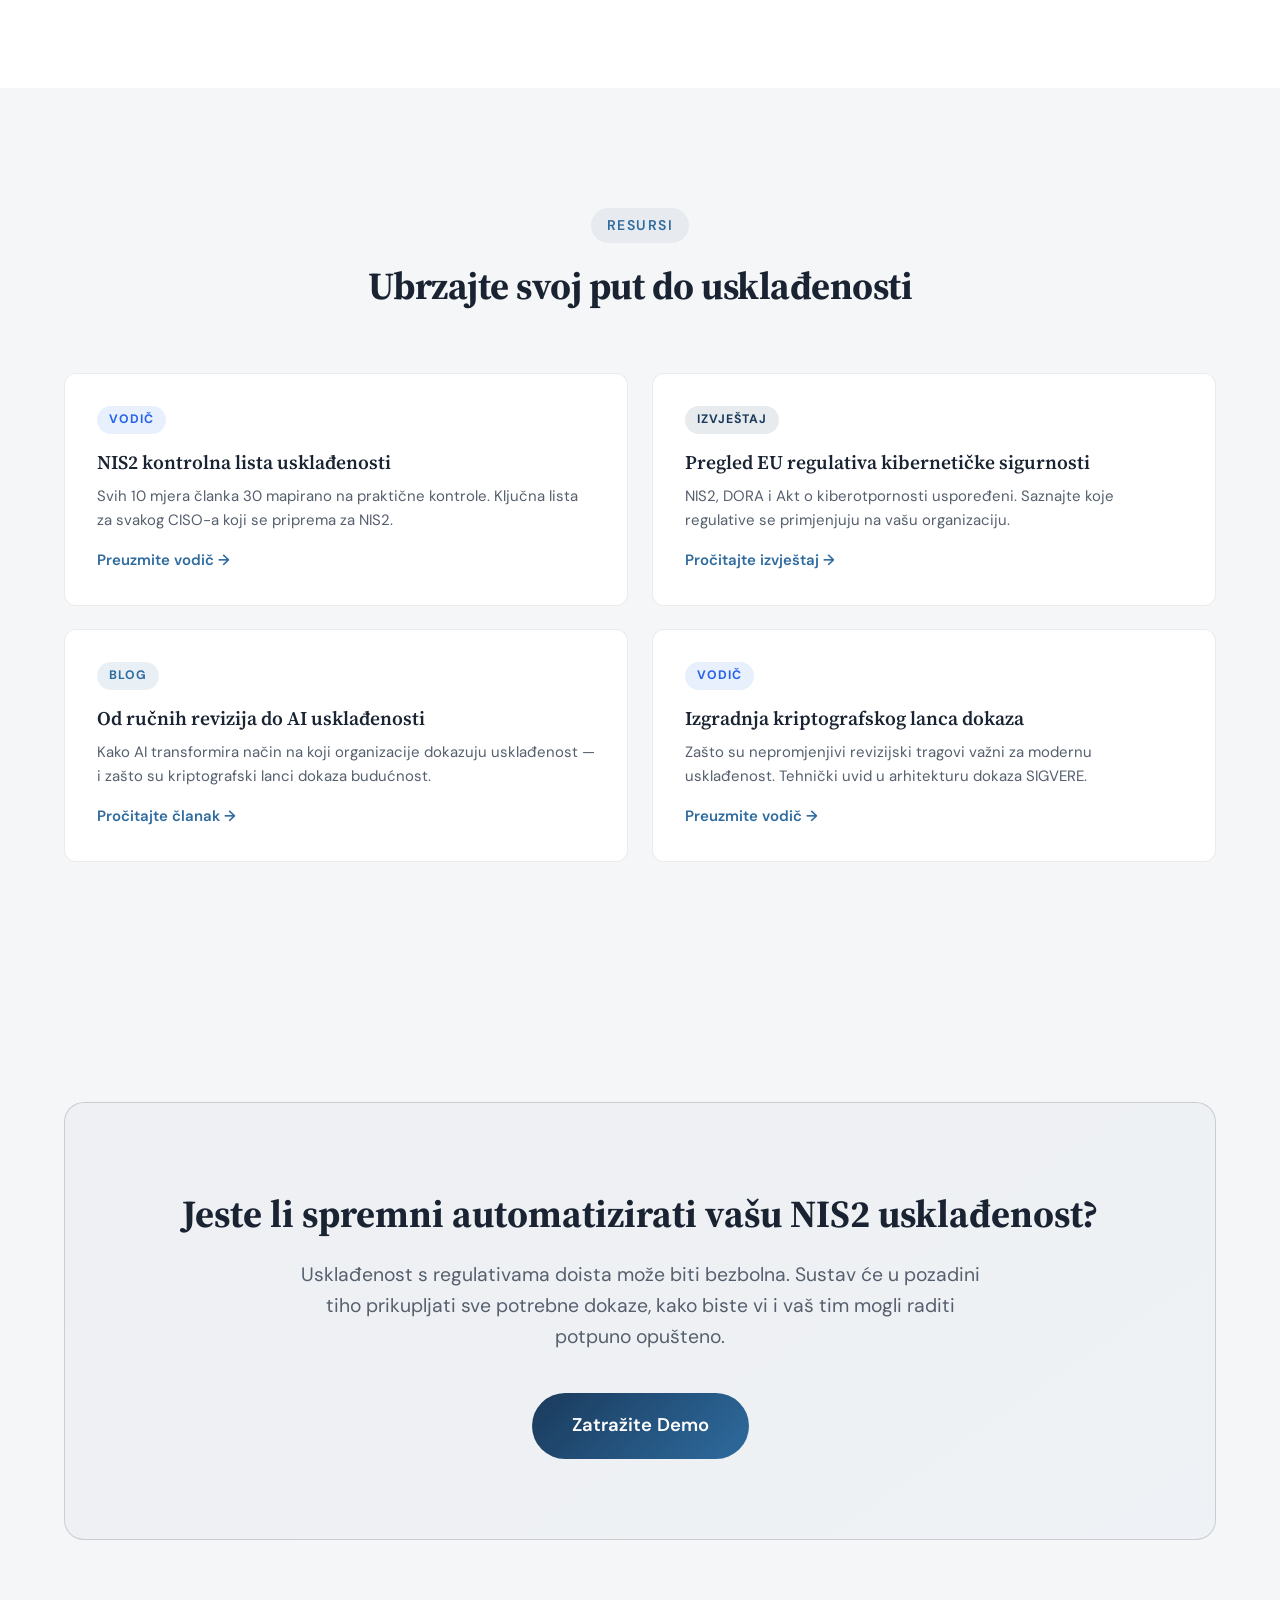
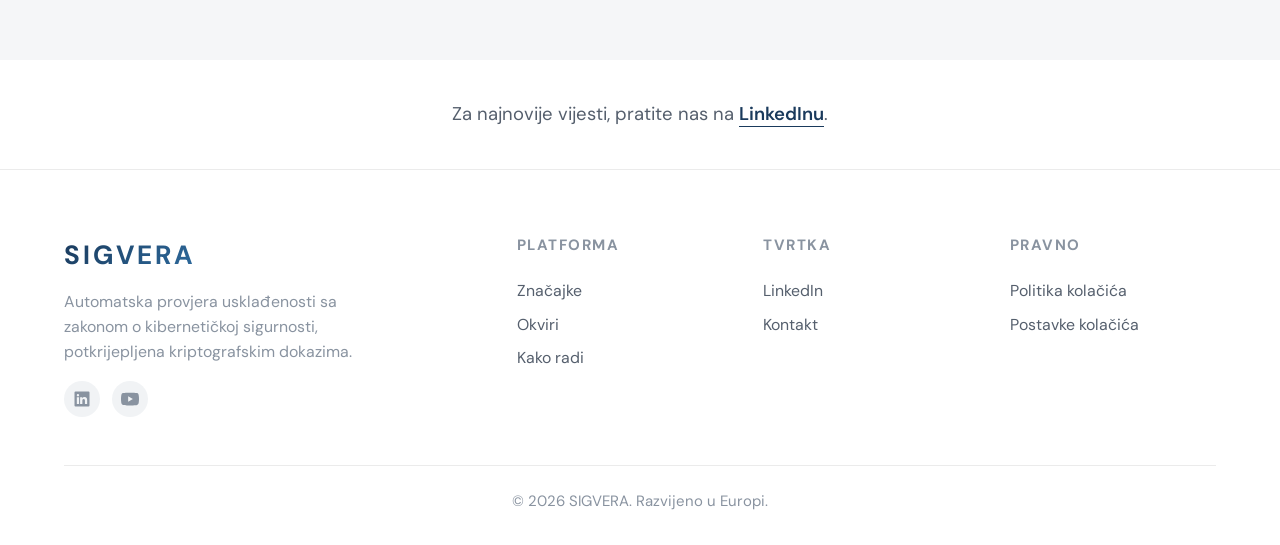
==== commit cee4beaa: "content: soften the CTA to be gentle and reassuring" ====
--- a/hr/index.html
+++ b/hr/index.html
@@ -442,7 +442,7 @@
         <div class="container">
             <div class="cta-card scroll-animate delay-1">
                 <h2>Jeste li spremni automatizirati vašu NIS2 usklađenost?</h2>
-                <p>Nema više gubljenja vremena na tablice prije dolaska revizora. Pustite sustav da u pozadini prikuplja dokaze usklađenosti, dok vi mirno vodite svoj posao.</p>
+                <p>Usklađenost s regulativama doista može biti bezbolna. Sustav će u pozadini tiho prikupljati sve potrebne dokaze, kako biste vi i vaš tim mogli raditi potpuno opušteno.</p>
                 <div class="cta-buttons">
                     <a href="#" class="btn btn-primary btn-large" onclick="openContactModal(); return false;">Zatražite Demo</a>
                 </div>
